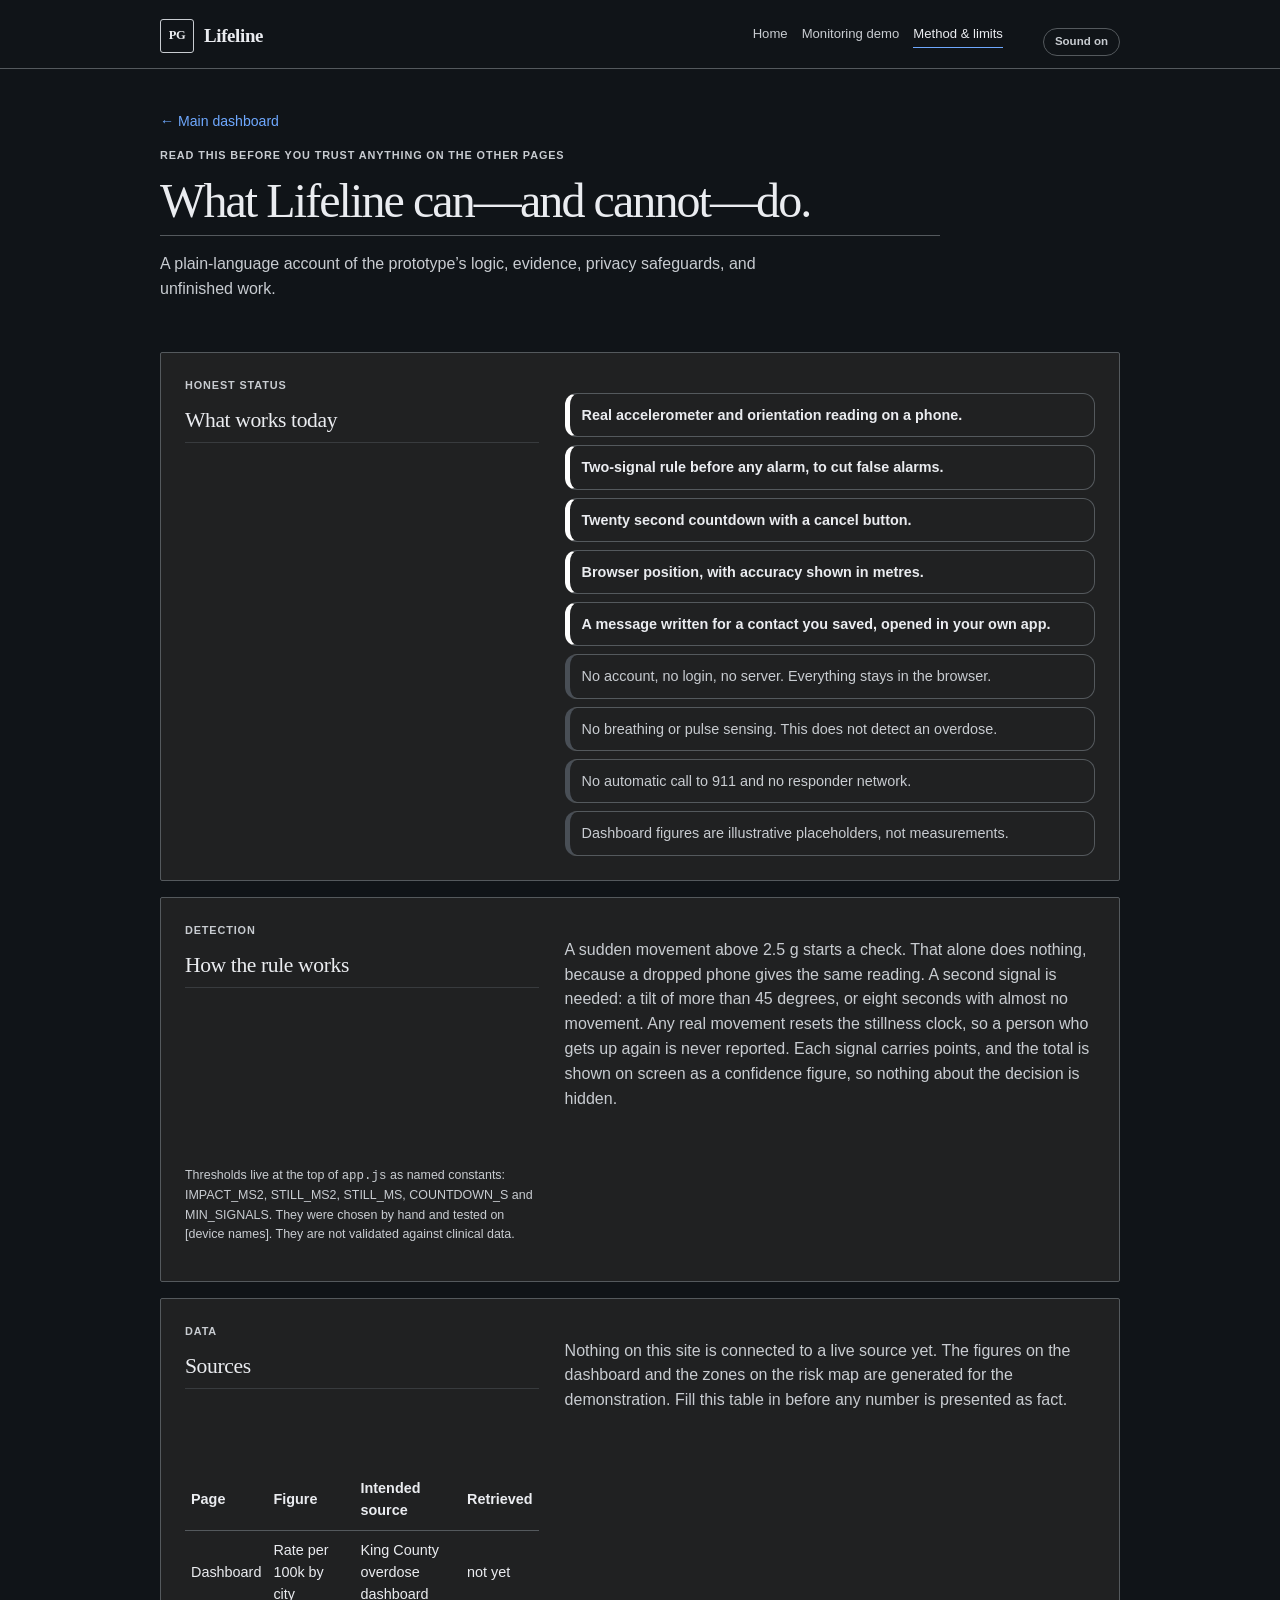
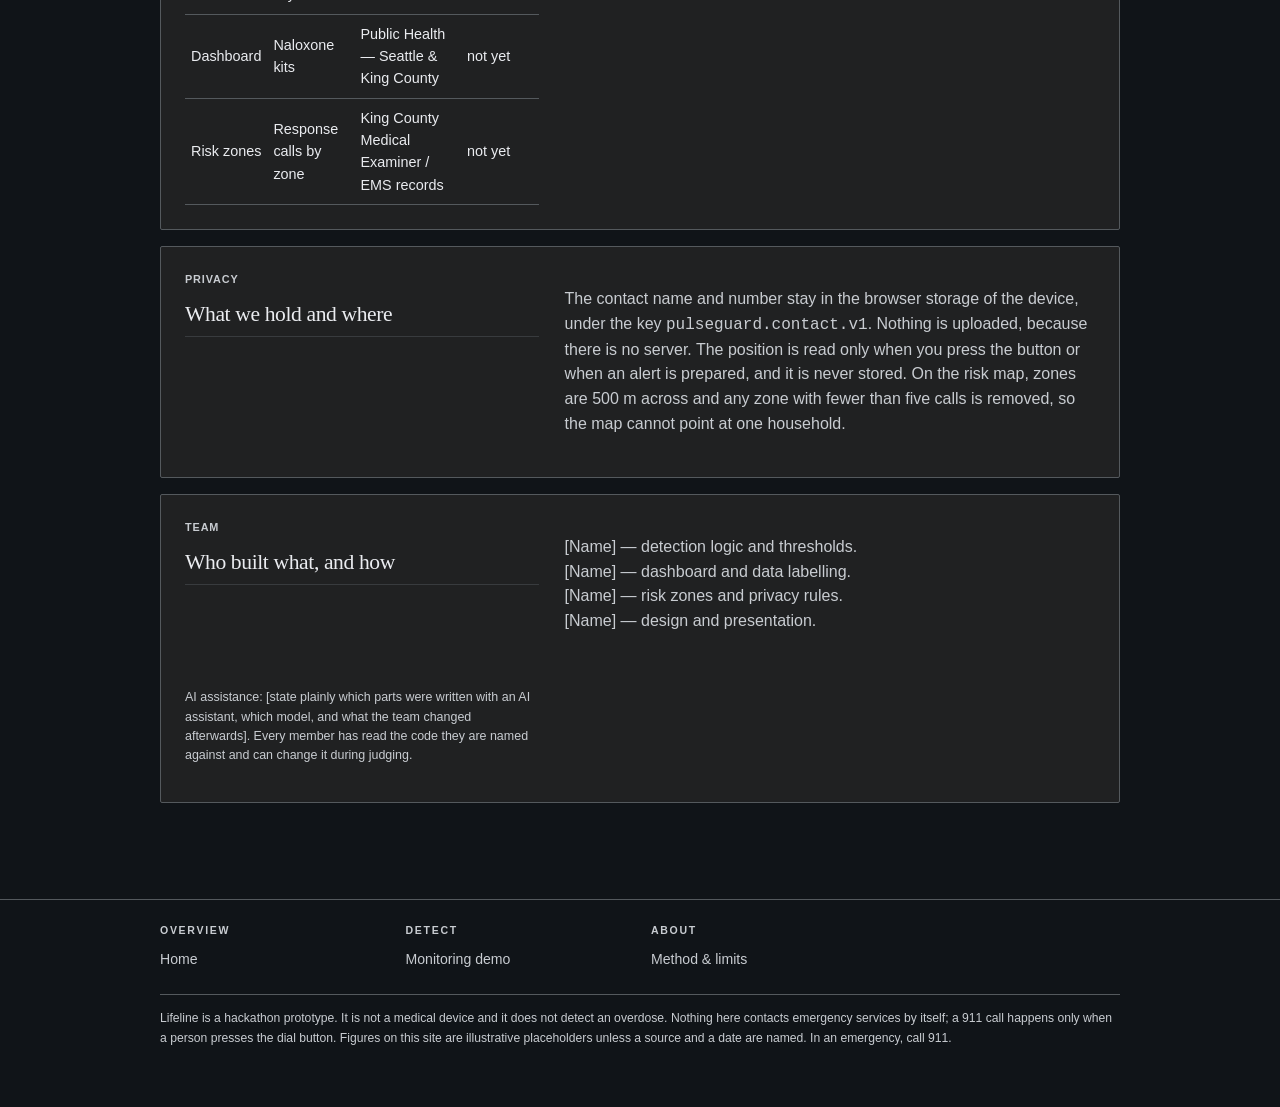
==== about.html @ d2f91e03 "Build Lifeline public safety prototype" ====
<!doctype html>
<html lang="en">
<head>
  <meta charset="utf-8">
  <meta name="viewport" content="width=device-width,initial-scale=1">
  <title>Lifeline | Method, sources and limits</title>
  <meta name="description" content="Read how the Lifeline collapse-warning prototype works, what data it uses, what stays private, and what the project cannot yet do.">
  <meta name="robots" content="index,follow">
  <meta name="theme-color" content="#101112">
  <meta property="og:type" content="article">
  <meta property="og:site_name" content="Lifeline">
  <meta property="og:title" content="Lifeline method, sources and limits">
  <meta property="og:description" content="A plain-language account of the prototype's logic, evidence, privacy safeguards, and limitations.">
  <link rel="stylesheet" href="site.css">
</head>
<body data-page="about">
  <main class="shell">


    <section class="page-hero">
      <a class="back-home" href="index.html">← Main dashboard</a>
      <p class="eyebrow">Read this before you trust anything on the other pages</p>
      <h1>What Lifeline can—and cannot—do.</h1>
      <p class="lede">A plain-language account of the prototype’s logic, evidence, privacy safeguards, and unfinished work.</p>
    </section>

    <section class="card info">
      <div><p class="eyebrow">Honest status</p><h2>What works today</h2></div>
      <ul class="signal-list">
        <li class="signal on">Real accelerometer and orientation reading on a phone.</li>
        <li class="signal on">Two-signal rule before any alarm, to cut false alarms.</li>
        <li class="signal on">Twenty second countdown with a cancel button.</li>
        <li class="signal on">Browser position, with accuracy shown in metres.</li>
        <li class="signal on">A message written for a contact you saved, opened in your own app.</li>
        <li class="signal">No account, no login, no server. Everything stays in the browser.</li>
        <li class="signal">No breathing or pulse sensing. This does not detect an overdose.</li>
        <li class="signal">No automatic call to 911 and no responder network.</li>
        <li class="signal">Dashboard figures are illustrative placeholders, not measurements.</li>
      </ul>
    </section>

    <section class="card info">
      <div><p class="eyebrow">Detection</p><h2>How the rule works</h2></div>
      <p class="muted">
        A sudden movement above 2.5 g starts a check. That alone does nothing, because a dropped
        phone gives the same reading. A second signal is needed: a tilt of more than 45 degrees, or
        eight seconds with almost no movement. Any real movement resets the stillness clock, so a
        person who gets up again is never reported. Each signal carries points, and the total is
        shown on screen as a confidence figure, so nothing about the decision is hidden.
      </p>
      <p class="microcopy">
        Thresholds live at the top of <code>app.js</code> as named constants: IMPACT_MS2, STILL_MS2,
        STILL_MS, COUNTDOWN_S and MIN_SIGNALS. They were chosen by hand and tested on
        [device names]. They are not validated against clinical data.
      </p>
    </section>

    <section class="card info">
      <div><p class="eyebrow">Data</p><h2>Sources</h2></div>
      <p class="muted">
        Nothing on this site is connected to a live source yet. The figures on the dashboard and the
        zones on the risk map are generated for the demonstration. Fill this table in before any
        number is presented as fact.
      </p>
      <table >
        <thead><tr><th>Page</th><th>Figure</th><th>Intended source</th><th>Retrieved</th></tr></thead>
        <tbody>
          <tr><td>Dashboard</td><td>Rate per 100k by city</td><td>King County overdose dashboard</td><td>not yet</td></tr>
          <tr><td>Dashboard</td><td>Naloxone kits</td><td>Public Health — Seattle &amp; King County</td><td>not yet</td></tr>
          <tr><td>Risk zones</td><td>Response calls by zone</td><td>King County Medical Examiner / EMS records</td><td>not yet</td></tr>
        </tbody>
      </table>
    </section>

    <section class="card info">
      <div><p class="eyebrow">Privacy</p><h2>What we hold and where</h2></div>
      <p class="muted">
        The contact name and number stay in the browser storage of the device, under the key
        <code>pulseguard.contact.v1</code>. Nothing is uploaded, because there is no server. The
        position is read only when you press the button or when an alert is prepared, and it is never
        stored. On the risk map, zones are 500 m across and any zone with fewer than five calls is
        removed, so the map cannot point at one household.
      </p>
    </section>

    <section class="card info">
      <div><p class="eyebrow">Team</p><h2>Who built what, and how</h2></div>
      <p class="muted">
        [Name] — detection logic and thresholds.<br>
        [Name] — dashboard and data labelling.<br>
        [Name] — risk zones and privacy rules.<br>
        [Name] — design and presentation.
      </p>
      <p class="microcopy">
        AI assistance: [state plainly which parts were written with an AI assistant, which model, and
        what the team changed afterwards]. Every member has read the code they are named against and
        can change it during judging.
      </p>
    </section>

  </main>
<script src="nav.js"></script>
<script src="sound.js"></script>
</body>
</html>
---- site.css ----
/* PulseGuard — one design system for the whole site.
 *
 * Before this file the dashboard was dark navy and the detection page was
 * light green, so the two looked like different products. Everything now
 * uses the dark theme of the dashboard, and every page loads this file
 * first. styles.css still holds the dashboard-only pieces.
 */

:root {
    --bg: #000000;
    --bg-alt: #0a0a0a;
    --card: #0d0d0d;
    --line: rgba(255, 255, 255, 0.18);
    --text: #ffffff;
    --muted: #9a9a9a;
    /* Black and white. What used to be red, amber, blue and green is now
       a step on one grey ramp, so state is carried by weight, position
       and inversion instead of hue. */
    --red: #ffffff;
    --amber: #bdbdbd;
    --blue: #ffffff;
    --green: #7d7d7d;
    --shadow: 0 15px 40px rgba(0, 0, 0, 0.6);
    /* The one exception. It marks a life-safety action and nothing else.
       Set it to #ffffff if you want no colour at all. */
    --emergency: #ff3b30;
}

* {
    box-sizing: border-box;
}

body {
    margin: 0;
    font-family: "Inter", system-ui, Arial, sans-serif;
    font-size: 16px;
    line-height: 1.55;
    background:
        radial-gradient(circle at top left, rgba(255, 255, 255, 0.06), transparent 24%),
        linear-gradient(180deg, #000000 0%, #0a0a0a 55%, #000000 100%);
    background-attachment: fixed;
    color: var(--text);
}

a {
    color: var(--blue);
}

.container {
    width: min(1180px, calc(100% - 32px));
    margin: 0 auto;
}

/* ---------- the one navigation ---------- */
/* nav.js writes this on every page, so a link is added in one place and
   appears everywhere. */

.site-nav {
    position: sticky;
    top: 0;
    z-index: 30;
    background: rgba(0, 0, 0, 0.85);
    backdrop-filter: blur(14px);
    border-bottom: 1px solid var(--line);
}

.site-nav .inner {
    width: min(1180px, calc(100% - 32px));
    margin: 0 auto;
    display: flex;
    align-items: center;
    gap: 22px;
    padding: 12px 0;
    flex-wrap: wrap;
}

.site-nav .brand {
    display: flex;
    align-items: center;
    gap: 10px;
    color: var(--text);
    text-decoration: none;
    font-weight: 800;
    letter-spacing: -0.01em;
}

.site-nav .brand-mark {
    width: 32px;
    height: 32px;
    border-radius: 9px;
    display: grid;
    place-items: center;
    background: #ffffff;
    color: #000000;
    font-size: 0.78rem;
    font-weight: 800;
}

.site-nav .groups {
    display: flex;
    gap: 20px;
    flex-wrap: wrap;
    margin-left: auto;
}

.site-nav .group {
    display: grid;
    gap: 2px;
}

.site-nav .group-name {
    font-size: 0.62rem;
    letter-spacing: 0.16em;
    text-transform: uppercase;
    color: var(--muted);
    opacity: 0.75;
    /* The category name above its links. This is what turns six loose
       pages into a site with a shape. */
}

.site-nav .group-links {
    display: flex;
    gap: 14px;
}

.site-nav a.link {
    color: var(--muted);
    text-decoration: none;
    font-size: 0.88rem;
    white-space: nowrap;
    padding-bottom: 2px;
    border-bottom: 2px solid transparent;
}

.site-nav a.link:hover {
    color: var(--text);
}

.site-nav a.link.active {
    color: var(--text);
    border-bottom-color: var(--blue);
    /* Where am I. Without it, six similar pages feel like one page that
       will not load. */
}

.mute {
    margin-left: 12px;
    padding: 4px 11px;
    font-size: 0.72rem;
    border-radius: 999px;
    background: transparent;
    color: var(--muted);
    border: 1px solid var(--line);
    cursor: pointer;
}

/* ---------- shared page parts ---------- */

.shell {
    width: min(1180px, calc(100% - 32px));
    margin: 0 auto;
    padding-bottom: 40px;
}

.page-hero {
    padding: 54px 0 26px;
    max-width: 760px;
}

.back-home {
    display: inline-flex;
    align-items: center;
    margin: 0 0 14px;
    color: var(--muted);
    text-decoration: none;
    font-size: 0.88rem;
    font-weight: 600;
}

.back-home:hover {
    color: var(--text);
}

.page-hero h1 {
    font-size: clamp(2rem, 5vw, 3.4rem);
    line-height: 1.04;
    letter-spacing: -0.04em;
    margin: 0 0 16px;
}

.eyebrow {
    font-size: 0.72rem;
    letter-spacing: 0.14em;
    text-transform: uppercase;
    font-weight: 800;
    color: var(--blue);
    margin: 0 0 10px;
}

.lede {
    font-size: 1.06rem;
    color: var(--muted);
}

.muted, .microcopy, small {
    color: var(--muted);
}

.microcopy {
    font-size: 0.78rem;
}

.disclaimer {
    margin-top: 16px;
    padding: 13px 15px;
    border-left: 3px solid #ffffff;
    border-radius: 0 12px 12px 0;
    background: rgba(255, 255, 255, 0.07);
    font-size: 0.9rem;
    /* The honest line about what the prototype is not. It lives on the
       page, not only in the pitch. */
}

.card {
    background: var(--card);
    border: 1px solid var(--line);
    border-radius: 20px;
    padding: 24px;
    box-shadow: var(--shadow);
}

.card h2 {
    margin: 0 0 12px;
    font-size: 1.35rem;
}

.card-head {
    display: flex;
    align-items: center;
    justify-content: space-between;
}

.grid {
    display: grid;
    grid-template-columns: 1.25fr 1fr;
    gap: 18px;
}

.info {
    margin-top: 18px;
    display: grid;
    grid-template-columns: 0.8fr 1.2fr;
    gap: 26px;
}

.steps {
    display: flex;
    gap: 18px;
}

.steps > div {
    flex: 1;
}

.steps b {
    color: var(--blue);
    font-size: 0.78rem;
}

.steps p {
    font-size: 0.86rem;
    color: var(--muted);
}

.steps strong {
    color: var(--text);
}

.metrics {
    display: flex;
    gap: 12px;
    margin: 18px 0 20px;
}

.metrics div {
    flex: 1;
    border-top: 1px solid var(--line);
    padding-top: 10px;
}

.metrics span, .metrics strong {
    display: block;
    font-size: 0.74rem;
}

.metrics span {
    color: var(--muted);
}

/* ---------- controls ---------- */

label {
    display: block;
    font-size: 0.8rem;
    font-weight: 700;
    margin: 16px 0 6px;
}

input, select, textarea {
    width: 100%;
    padding: 11px;
    border: 1px solid var(--line);
    border-radius: 10px;
    background: rgba(7, 19, 28, 0.6);
    color: var(--text);
    font: inherit;
}

.button, button {
    border: 0;
    border-radius: 10px;
    padding: 11px 16px;
    font: inherit;
    font-weight: 700;
    cursor: pointer;
    margin-top: 12px;
    display: inline-block;
    text-decoration: none;
    text-align: center;
    background: rgba(148, 163, 184, 0.16);
    color: var(--text);
}

.button.primary, button.primary {
    background: #ffffff;
    color: #000000;
}

.button.danger, button.danger {
    background: var(--emergency);
    color: #ffffff;
}

.button:focus-visible, button:focus-visible, a:focus-visible {
    outline: 3px solid var(--blue);
    outline-offset: 2px;
    /* Keyboard users must see where they are. */
}

.switch input {
    display: none;
}

.switch span {
    display: block;
    width: 48px;
    height: 27px;
    border-radius: 20px;
    background: rgba(148, 163, 184, 0.35);
    padding: 3px;
}

.switch span:after {
    content: "";
    display: block;
    width: 21px;
    height: 21px;
    border-radius: 50%;
    background: #fff;
    transition: 0.2s;
}

.switch input:checked + span {
    background: var(--green);
}

.switch input:checked + span:after {
    transform: translateX(21px);
}

/* ---------- detection page pieces ---------- */

.mode-banner {
    margin: 18px 0;
    padding: 10px 14px;
    border-radius: 12px;
    border: 1px solid var(--line);
    font-size: 0.9rem;
    color: var(--muted);
}

.mode-banner.bad {
    border-color: #ffffff;
    background: #ffffff;
    color: #000000;
    font-weight: 700;
    /* Simulation mode must be unmistakable from the back of a room. */
}

.monitor-state {
    display: flex;
    align-items: center;
    gap: 12px;
    background: rgba(255, 255, 255, 0.06);
    padding: 16px;
    border-radius: 14px;
    margin: 20px 0;
}

.monitor-state.off {
    background: rgba(148, 163, 184, 0.1);
}

.monitor-state small {
    display: block;
    color: var(--muted);
}

.pulse {
    width: 12px;
    height: 12px;
    border-radius: 50%;
    background: #ffffff;
    box-shadow: 0 0 0 7px rgba(255, 255, 255, 0.1);
}

.monitor-state.off .pulse {
    background: #8899a6;
    box-shadow: none;
}

.signal-list {
    list-style: none;
    margin: 16px 0 0;
    padding: 0;
    display: grid;
    gap: 8px;
}

.signal {
    padding: 10px 12px;
    border-radius: 12px;
    border: 1px solid var(--line);
    border-left: 5px solid rgba(148, 163, 184, 0.35);
    font-size: 0.9rem;
    color: var(--muted);
}

.signal.on {
    border-left-color: #ffffff;
    color: var(--text);
    font-weight: 600;
}

.confidence-row {
    display: flex;
    justify-content: space-between;
    align-items: baseline;
    margin-top: 16px;
    padding-top: 12px;
    border-top: 1px solid var(--line);
}

.confidence-row strong {
    font-size: 1.7rem;
}

.prepared-text {
    margin: 12px 0;
    padding: 12px;
    border-radius: 12px;
    background: rgba(148, 163, 184, 0.12);
    font-size: 0.86rem;
    text-align: left;
}

body[data-page="detect"] .alert-panel {
    display: none;
    position: fixed;
    inset: 0;
    background: rgba(7, 19, 28, 0.85);
    place-items: center;
    padding: 20px;
    z-index: 60;
}

body[data-page="detect"] .alert-panel.open {
    display: grid;
}

body[data-page="detect"] .alert-box {
    max-width: 440px;
    text-align: center;
    background: var(--card);
    border: 1px solid var(--line);
    border-radius: 22px;
    padding: 30px;
}

body[data-page="detect"] .alert-icon {
    margin: 0 auto 14px;
    width: 48px;
    height: 48px;
    display: grid;
    place-items: center;
    border-radius: 50%;
    background: #ffffff;
    color: #000000;
    font-size: 1.8rem;
    font-weight: 800;
}

body[data-page="detect"] .countdown {
    background: rgba(255, 255, 255, 0.08);
    border-radius: 10px;
    padding: 12px;
    margin: 18px 0;
}

body[data-page="detect"] .alert-box .button {
    width: 100%;
    display: block;
}

/* ---------- tables ---------- */

table {
    width: 100%;
    border-collapse: collapse;
    margin-top: 14px;
    font-size: 0.9rem;
}

th, td {
    text-align: left;
    padding: 8px 6px;
    border-bottom: 1px solid var(--line);
    font-variant-numeric: tabular-nums;
}

tbody tr {
    cursor: pointer;
}

/* ---------- the category grid on the home page ---------- */

.cat-grid {
    display: grid;
    grid-template-columns: repeat(auto-fit, minmax(250px, 1fr));
    gap: 16px;
    margin-top: 18px;
}

.cat-card {
    display: block;
    background: var(--card);
    border: 1px solid var(--line);
    border-radius: 18px;
    padding: 20px;
    text-decoration: none;
    color: var(--text);
}

.cat-card:hover {
    border-color: var(--blue);
}

.cat-card h3 {
    margin: 6px 0 8px;
    font-size: 1.1rem;
}

.cat-card p {
    margin: 0;
    color: var(--muted);
    font-size: 0.88rem;
}

.tag {
    display: inline-block;
    padding: 2px 9px;
    border-radius: 999px;
    font-size: 0.66rem;
    letter-spacing: 0.1em;
    text-transform: uppercase;
    font-weight: 800;
}

.tag.core {
    background: rgba(255, 255, 255, 0.14);
    color: #ffffff;
}

.tag.context {
    background: rgba(255, 255, 255, 0.08);
    color: #d0d0d0;
}

.tag.trial {
    background: transparent;
    border: 1px solid rgba(255, 255, 255, 0.35);
    color: #bdbdbd;
    /* Supporting experiments are labelled, not hidden. A judge should
       never wonder which pages are the pitch. */
}

/* ---------- map and tool pages ---------- */

#map {
    height: 440px;
    border-radius: 16px;
    border: 1px solid var(--line);
    margin-top: 16px;
}

body.tool .split {
    display: grid;
    grid-template-columns: 350px 1fr;
    gap: 18px;
    align-items: start;
    margin-top: 18px;
}

body.tool .panel {
    background: var(--card);
    border: 1px solid var(--line);
    border-radius: 18px;
    padding: 20px;
}

body.tool ul.rows {
    list-style: none;
    margin: 14px 0 0;
    padding: 0;
}

body.tool ul.rows li {
    background: var(--card);
    border: 1px solid var(--line);
    border-left: 5px solid rgba(148, 163, 184, 0.4);
    border-radius: 14px;
    padding: 11px 13px;
    margin-bottom: 9px;
    cursor: pointer;
}

/* Three steps of grey, dark to white, so a row still reads at a glance:
   quiet is dark, urgent is white. */
body.tool li.open, body.tool li.arrived { border-left-color: #4a4a4a; }
body.tool li.limited, body.tool li.two { border-left-color: #9a9a9a; }
body.tool li.full, body.tool li.many, body.tool li.help { border-left-color: #ffffff; }

.meta {
    color: var(--muted);
    font-size: 0.82rem;
}

.count {
    display: inline-block;
    min-width: 24px;
    text-align: center;
    background: #ffffff;
    color: #000000;
    border-radius: 6px;
    padding: 0 6px;
    font-variant-numeric: tabular-nums;
}

.note, .state {
    margin-top: 12px;
    padding: 11px 13px;
    border-left: 4px solid #6f6f6f;
    border-radius: 0 10px 10px 0;
    background: rgba(255, 255, 255, 0.05);
    font-size: 0.88rem;
}

.note.bad, .state.late {
    border-left-color: #ffffff;
    background: #ffffff;
    color: #000000;
    font-weight: 700;
}

.note.bad a, .state.late a {
    color: #000000;
}

/* ---------- footer ---------- */

.site-footer {
    border-top: 1px solid var(--line);
    margin-top: 40px;
    padding: 28px 0 60px;
}

.site-footer .inner {
    width: min(1180px, calc(100% - 32px));
    margin: 0 auto;
    display: grid;
    grid-template-columns: repeat(auto-fit, minmax(190px, 1fr));
    gap: 22px;
}

.site-footer h4 {
    margin: 0 0 8px;
    font-size: 0.66rem;
    letter-spacing: 0.16em;
    text-transform: uppercase;
    color: var(--muted);
}

.site-footer a {
    display: block;
    color: var(--muted);
    text-decoration: none;
    font-size: 0.88rem;
    padding: 2px 0;
}

.site-footer a:hover {
    color: var(--text);
}

.site-footer .fine {
    grid-column: 1 / -1;
    color: var(--muted);
    font-size: 0.76rem;
    border-top: 1px solid var(--line);
    padding-top: 14px;
}

/* ---------- narrow screens ---------- */

@media (max-width: 860px) {
    .grid, .info, body.tool .split {
        grid-template-columns: 1fr;
    }

    .steps {
        display: block;
    }

    .steps > div {
        margin: 14px 0;
    }

    .site-nav .groups {
        margin-left: 0;
        width: 100%;
        gap: 16px;
    }

    #map {
        height: 320px;
    }
}

@media (prefers-reduced-motion: reduce) {
    * {
        transition: none !important;
        animation: none !important;
    }
}

.button.warn, button.warn {
    background: var(--emergency);
    color: #ffffff;
    /* The tool pages call the danger button "warn". Same meaning, so it
       gets the same look rather than a second rule to remember. */
}

/* The dashboard uses its own button classes; they are links now, so they
   must not carry a link underline. */
.primary-btn, .secondary-btn {
    text-decoration: none;
    display: inline-flex;
    align-items: center;
    justify-content: center;
}

/* The one coloured element in the site. A 911 action must not look like
   every other white button on the page. Change --emergency to #ffffff
   for pure black and white. */
.emergency-btn, .primary-btn.emergency-btn {
    /* Two selectors, because styles.css loads later and its plain
       .primary-btn rule would otherwise win on order. */
    background: var(--emergency);
    color: #ffffff;
    border: 0;
}

/* Editorial dark mode: the calm, readable character of a public reference work. */
:root {
    --bg: #101112;
    --bg-alt: #161819;
    --card: #191b1d;
    --line: #3a3d40;
    --text: #eaecf0;
    --muted: #b4b8bd;
    --blue: #79b8ff;
}

body {
    font-family: -apple-system, BlinkMacSystemFont, "Segoe UI", sans-serif;
    background: radial-gradient(circle at top left, rgba(121,184,255,.045), transparent 26%),
                linear-gradient(180deg, #101112 0%, #151718 55%, #101112 100%);
}

h1, h2, h3, .site-nav .brand {
    font-family: Georgia, "Times New Roman", serif;
    font-weight: 500;
    letter-spacing: -.018em;
}

p, li { max-width: 72ch; }
a { text-underline-offset: .16em; }
.site-nav { background: rgba(16,17,18,.94); }
.site-nav .brand { font-weight: 600; }
.site-nav .brand-mark { border-radius: 3px; background: transparent; color: var(--text); border: 1px solid var(--muted); }
.card, .cat-card, body.tool .panel, body.tool ul.rows li { border-radius: 4px; box-shadow: 0 8px 24px rgba(0,0,0,.22); }

.skip-link { position: fixed; left: 1rem; top: -5rem; z-index: 100; padding: .7rem 1rem; background: var(--text); color: var(--bg); }
.skip-link:focus { top: 1rem; }

/* Knowledge-page layout inspired by Wikimedia's dark reading experience. */
:root {
    --bg: #101418;
    --bg-alt: #101418;
    --card: #202122;
    --line: #54595d;
    --text: #eaecf0;
    --muted: #c8ccd1;
    --blue: #6ea8fe;
}

body { background: var(--bg); background-attachment: initial; }
.container, .shell, .site-nav .inner, .site-footer .inner { width: min(960px, calc(100% - 40px)); }
.site-nav { position: relative; background: #101418; backdrop-filter: none; }
.site-nav .inner { padding: 16px 0 12px; gap: 28px; }
.site-nav .groups { gap: 14px; }
.site-nav .group-name { display: none; }
.site-nav a.link { font-size: .82rem; border-bottom-width: 1px; }
.site-nav .brand { font-size: 1.18rem; }
.site-nav .brand-mark { width: 34px; height: 34px; font-family: Georgia, serif; }

.page-hero { padding: 40px 0 16px; max-width: 780px; }
.page-hero h1, .hero-copy h1 {
    padding-bottom: 8px;
    border-bottom: 1px solid var(--line);
    font-size: clamp(2rem, 4vw, 3rem);
    line-height: 1.12;
}
.lede { color: var(--muted); font-size: 1rem; }
.eyebrow { color: var(--muted); letter-spacing: .08em; font-size: .68rem; }
.back-home { color: var(--blue); font-weight: 400; }

.card, body.tool .panel, body.tool ul.rows li, .cat-card {
    background: #202122;
    border-color: var(--line);
    border-radius: 2px;
    box-shadow: none;
}
.card + .card { margin-top: 16px; }
.card h2 { padding-bottom: 5px; border-bottom: 1px solid #383b3e; }
.button, button, input, select, textarea { border-radius: 2px; }
.button.primary, button.primary { background: #3366cc; color: white; }
.disclaimer, .note, .state { background: #27292d; border-radius: 0; }
.site-footer { margin-top: 56px; padding-top: 22px; }
.site-footer .fine { line-height: 1.6; }

@media (max-width: 860px) {
    .site-nav .groups { overflow-x: auto; flex-wrap: nowrap; width: 100%; padding-bottom: 4px; }
    .site-nav .inner { display: grid; }
    .mute { margin: 0; justify-self: start; }
}
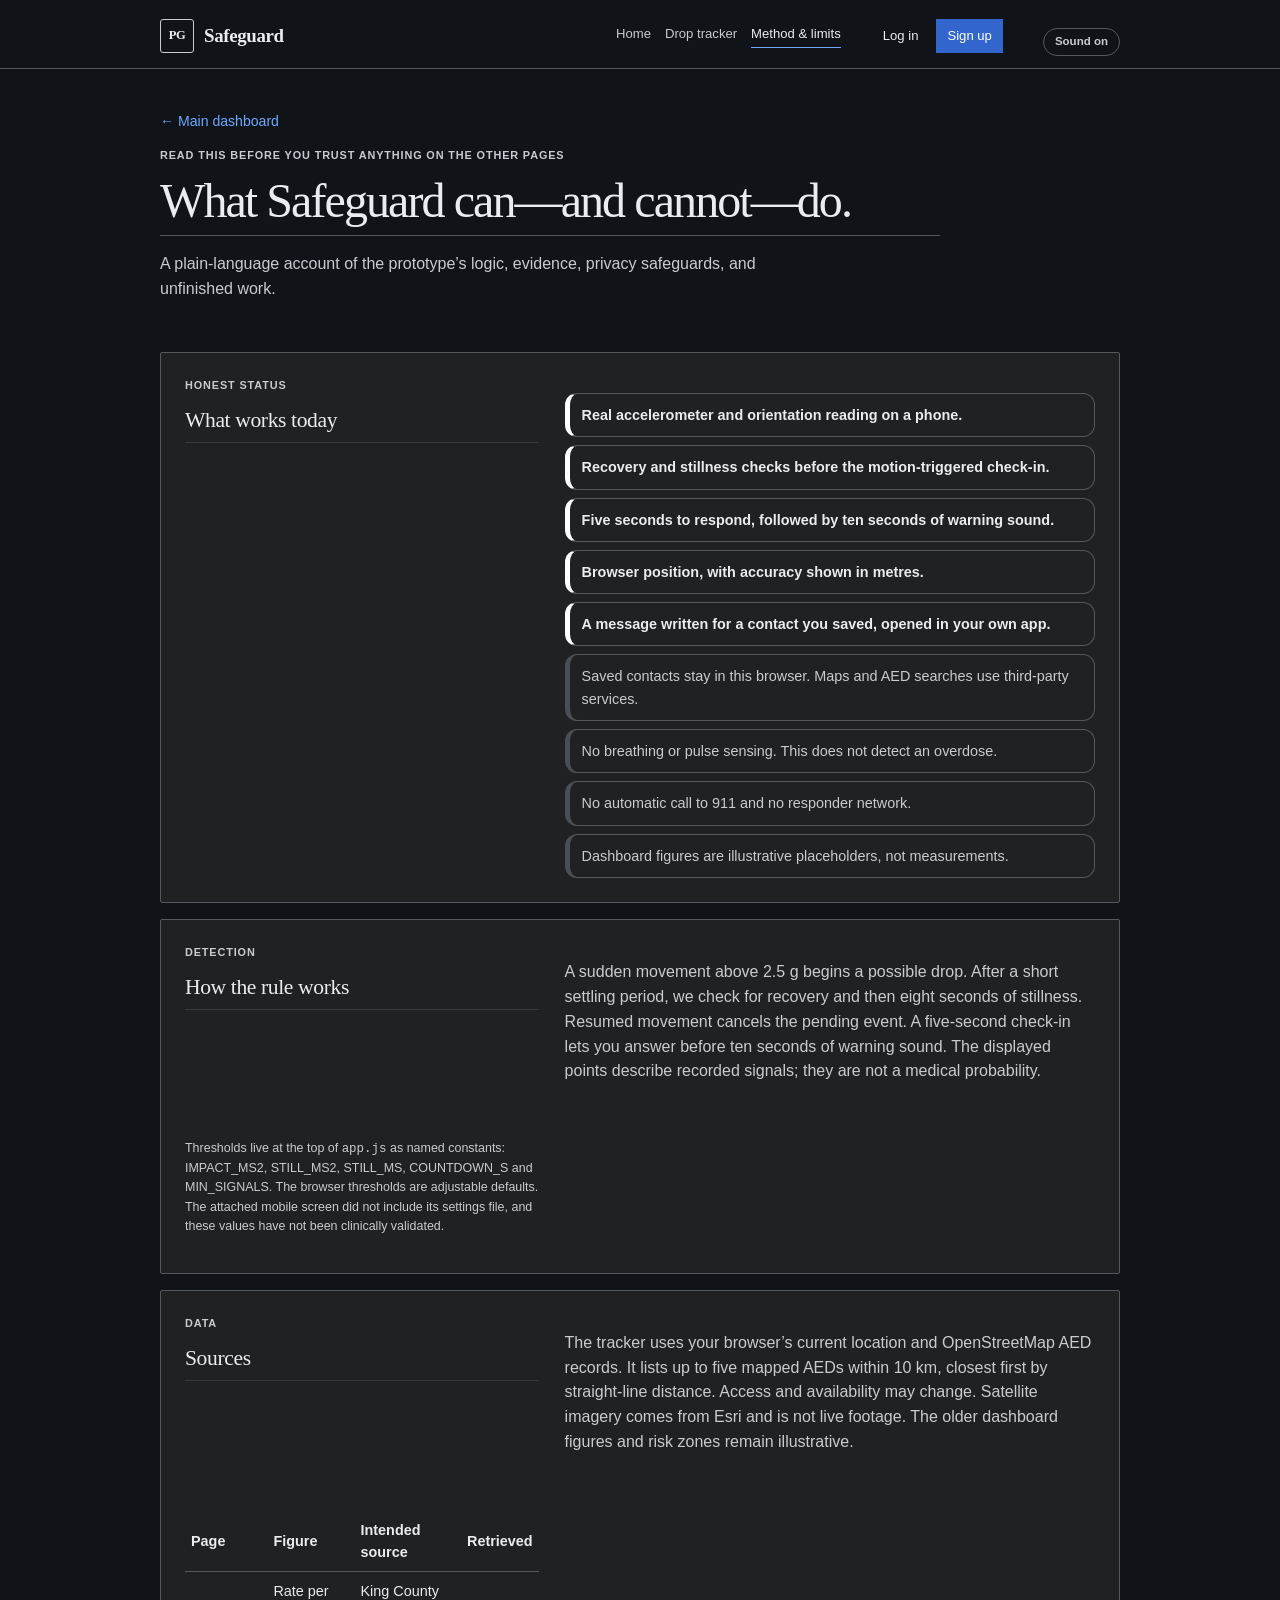
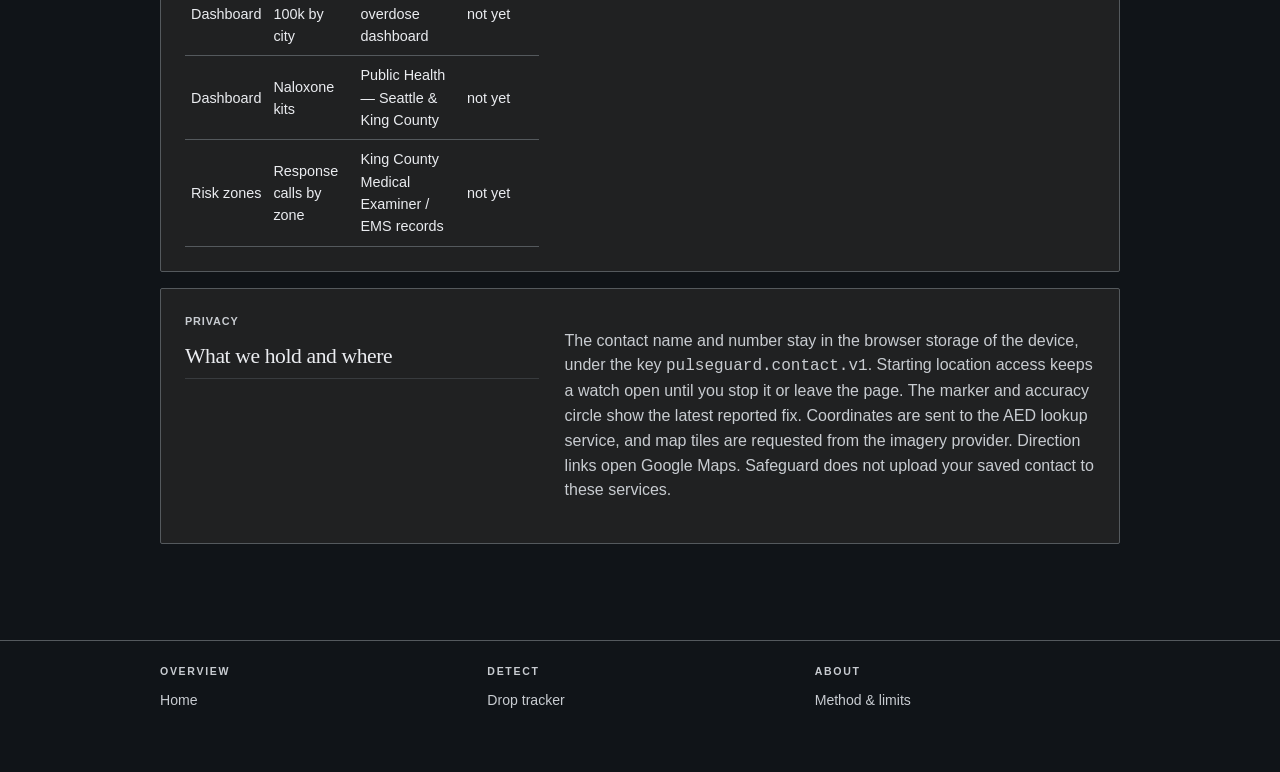
==== commit 1e05b4d0: "Update Safeguard tracker, live AED lookup, audio and code guides" ====
--- a/about.html
+++ b/about.html
@@ -1,105 +1,120 @@
+<!-- Explain: Use the HTML document parsing mode. Create the html structure. Create the head structure. -->
 <!doctype html>
 <html lang="en">
 <head>
+  <!-- Explain: Declare page metadata charset="utf-8". Declare page metadata name="viewport" content="width=device-width,initial-scale=1". Create the title structure. -->
   <meta charset="utf-8">
   <meta name="viewport" content="width=device-width,initial-scale=1">
-  <title>Lifeline | Method, sources and limits</title>
-  <meta name="description" content="Read how the Lifeline collapse-warning prototype works, what data it uses, what stays private, and what the project cannot yet do.">
+  <title>Safeguard | Method, sources and limits</title>
+  <!-- Explain: Declare page metadata name="description" content="Read how the Safeguard collapse-warning. Declare page metadata name="robots" content="index,follow". Declare page metadata name="theme-color" content="#101112". -->
+  <meta name="description" content="Read how the Safeguard collapse-warning prototype works, what data it uses, what stays private, and what the project cannot yet do.">
   <meta name="robots" content="index,follow">
   <meta name="theme-color" content="#101112">
+  <!-- Explain: Declare page metadata property="og:type" content="article". Declare page metadata property="og:site_name" content="Safeguard". Declare page metadata property="og:title" content="Safeguard method, sources and limits". -->
   <meta property="og:type" content="article">
-  <meta property="og:site_name" content="Lifeline">
-  <meta property="og:title" content="Lifeline method, sources and limits">
+  <meta property="og:site_name" content="Safeguard">
+  <meta property="og:title" content="Safeguard method, sources and limits">
+  <!-- Explain: Declare page metadata property="og:description" content="A plain-language account of the . Load stylesheet site.css. Close head to finish the current structure. -->
   <meta property="og:description" content="A plain-language account of the prototype's logic, evidence, privacy safeguards, and limitations.">
   <link rel="stylesheet" href="site.css">
 </head>
+<!-- Explain: Create the body structure. Create the main structure. Create the section structure. -->
 <body data-page="about">
   <main class="shell">
 
 
     <section class="page-hero">
+      <!-- Explain: Add a for ← Main dashboard. Add p for Read this before you trust anything on the other pages. Add h1 for What Safeguard can—and cannot—do. -->
       <a class="back-home" href="index.html">← Main dashboard</a>
       <p class="eyebrow">Read this before you trust anything on the other pages</p>
-      <h1>What Lifeline can—and cannot—do.</h1>
+      <h1>What Safeguard can—and cannot—do.</h1>
+      <!-- Explain: Add p for A plain-language account of the prototype’s logic, evidence, p. Close section to finish the current structure. Create the section structure. -->
       <p class="lede">A plain-language account of the prototype’s logic, evidence, privacy safeguards, and unfinished work.</p>
     </section>
 
     <section class="card info">
+      <!-- Explain: Create the div structure; Add p for Honest status What works today; Add h2 for Honest status What works today. Create the ul structure. Add li for Real accelerometer and orientation reading on a phone. -->
       <div><p class="eyebrow">Honest status</p><h2>What works today</h2></div>
       <ul class="signal-list">
         <li class="signal on">Real accelerometer and orientation reading on a phone.</li>
-        <li class="signal on">Two-signal rule before any alarm, to cut false alarms.</li>
-        <li class="signal on">Twenty second countdown with a cancel button.</li>
+        <!-- Explain: Add li for Recovery and stillness checks before the motion-triggered chec. Add li for Five seconds to respond, followed by ten seconds of warning so. Add li for Browser position, with accuracy shown in metres. -->
+        <li class="signal on">Recovery and stillness checks before the motion-triggered check-in.</li>
+        <li class="signal on">Five seconds to respond, followed by ten seconds of warning sound.</li>
         <li class="signal on">Browser position, with accuracy shown in metres.</li>
+        <!-- Explain: Add li for A message written for a contact you saved, opened in your own . Add li for Saved contacts stay in this browser. Maps and AED searches use. Add li for No breathing or pulse sensing. This does not detect an overdose. -->
         <li class="signal on">A message written for a contact you saved, opened in your own app.</li>
-        <li class="signal">No account, no login, no server. Everything stays in the browser.</li>
+        <li class="signal">Saved contacts stay in this browser. Maps and AED searches use third-party services.</li>
         <li class="signal">No breathing or pulse sensing. This does not detect an overdose.</li>
+        <!-- Explain: Add li for No automatic call to 911 and no responder network. Add li for Dashboard figures are illustrative placeholders, not measureme. Close ul to finish the current structure. -->
         <li class="signal">No automatic call to 911 and no responder network.</li>
         <li class="signal">Dashboard figures are illustrative placeholders, not measurements.</li>
       </ul>
+    <!-- Explain: Close section to finish the current structure. Create the section structure. Create the div structure; Add p for Detection How the rule works; Add h2 for Detection How the rule works. -->
     </section>
 
     <section class="card info">
       <div><p class="eyebrow">Detection</p><h2>How the rule works</h2></div>
+      <!-- Explain: Add p for . Display the continuation text A sudden movement above 2.5 g begins a possible drop. After a short settling period,. Display the continuation text we check for recovery and then eight seconds of stillness. Resumed movement cancel. -->
       <p class="muted">
-        A sudden movement above 2.5 g starts a check. That alone does nothing, because a dropped
-        phone gives the same reading. A second signal is needed: a tilt of more than 45 degrees, or
-        eight seconds with almost no movement. Any real movement resets the stillness clock, so a
-        person who gets up again is never reported. Each signal carries points, and the total is
-        shown on screen as a confidence figure, so nothing about the decision is hidden.
+        A sudden movement above 2.5 g begins a possible drop. After a short settling period,
+        we check for recovery and then eight seconds of stillness. Resumed movement cancels the
+        <!-- Explain: Display the continuation text pending event. A five-second check-in lets you answer before ten seconds of warnin. Display the continuation text The displayed points describe recorded signals; they are not a medical probability. Close p to finish the current structure. -->
+        pending event. A five-second check-in lets you answer before ten seconds of warning sound.
+        The displayed points describe recorded signals; they are not a medical probability.
       </p>
+      <!-- Explain: Add p for . Create the code structure. Display the continuation text STILL_MS, COUNTDOWN_S and MIN_SIGNALS. The browser thresholds are adjustable defau. -->
       <p class="microcopy">
         Thresholds live at the top of <code>app.js</code> as named constants: IMPACT_MS2, STILL_MS2,
-        STILL_MS, COUNTDOWN_S and MIN_SIGNALS. They were chosen by hand and tested on
-        [device names]. They are not validated against clinical data.
+        STILL_MS, COUNTDOWN_S and MIN_SIGNALS. The browser thresholds are adjustable defaults. The attached mobile screen did not include
+        <!-- Explain: Display the continuation text its settings file, and these values have not been clinically validated. Close p to finish the current structure. Close section to finish the current structure. -->
+        its settings file, and these values have not been clinically validated.
       </p>
     </section>
 
+    <!-- Explain: Create the section structure. Create the div structure; Add p for Data Sources; Add h2 for Data Sources. Add p for . -->
     <section class="card info">
       <div><p class="eyebrow">Data</p><h2>Sources</h2></div>
       <p class="muted">
-        Nothing on this site is connected to a live source yet. The figures on the dashboard and the
-        zones on the risk map are generated for the demonstration. Fill this table in before any
-        number is presented as fact.
+        <!-- Explain: Display the continuation text The tracker uses your browser’s current location and OpenStreetMap AED records. Display the continuation text It lists up to five mapped AEDs within 10 km, closest first by straight-line dista. Display the continuation text Access and availability may change. Satellite imagery comes from Esri and is not l. -->
+        The tracker uses your browser’s current location and OpenStreetMap AED records.
+        It lists up to five mapped AEDs within 10 km, closest first by straight-line distance.
+        Access and availability may change. Satellite imagery comes from Esri and is not live footage.
+        <!-- Explain: Display the continuation text The older dashboard figures and risk zones remain illustrative. Close p to finish the current structure. Create the table structure. -->
+        The older dashboard figures and risk zones remain illustrative.
       </p>
       <table >
+        <!-- Explain: Create the thead structure; Create the tr structure; Create the th structure. Create the tbody structure. Create the tr structure; Create the td structure; Create the td structure. -->
         <thead><tr><th>Page</th><th>Figure</th><th>Intended source</th><th>Retrieved</th></tr></thead>
         <tbody>
           <tr><td>Dashboard</td><td>Rate per 100k by city</td><td>King County overdose dashboard</td><td>not yet</td></tr>
+          <!-- Explain: Create the tr structure; Create the td structure; Create the td structure. Close tbody to finish the current structure. -->
           <tr><td>Dashboard</td><td>Naloxone kits</td><td>Public Health — Seattle &amp; King County</td><td>not yet</td></tr>
           <tr><td>Risk zones</td><td>Response calls by zone</td><td>King County Medical Examiner / EMS records</td><td>not yet</td></tr>
         </tbody>
+      <!-- Explain: Close table to finish the current structure. Close section to finish the current structure. Create the section structure. -->
       </table>
     </section>
 
     <section class="card info">
+      <!-- Explain: Create the div structure; Add p for Privacy What we hold and where; Add h2 for Privacy What we hold and where. Add p for . Display the continuation text The contact name and number stay in the browser storage of the device, under the key. -->
       <div><p class="eyebrow">Privacy</p><h2>What we hold and where</h2></div>
       <p class="muted">
         The contact name and number stay in the browser storage of the device, under the key
-        <code>pulseguard.contact.v1</code>. Nothing is uploaded, because there is no server. The
-        position is read only when you press the button or when an alert is prepared, and it is never
-        stored. On the risk map, zones are 500 m across and any zone with fewer than five calls is
-        removed, so the map cannot point at one household.
+        <!-- Explain: Create the code structure. Display the continuation text it or leave the page. The marker and accuracy circle show the latest reported fix. Display the continuation text are sent to the AED lookup service, and map tiles are requested from the imagery p. -->
+        <code>pulseguard.contact.v1</code>. Starting location access keeps a watch open until you stop
+        it or leave the page. The marker and accuracy circle show the latest reported fix. Coordinates
+        are sent to the AED lookup service, and map tiles are requested from the imagery provider.
+        <!-- Explain: Display the continuation text Direction links open Google Maps. Safeguard does not upload your saved contact to . Close p to finish the current structure. Close section to finish the current structure. -->
+        Direction links open Google Maps. Safeguard does not upload your saved contact to these services.
       </p>
     </section>
 
-    <section class="card info">
-      <div><p class="eyebrow">Team</p><h2>Who built what, and how</h2></div>
-      <p class="muted">
-        [Name] — detection logic and thresholds.<br>
-        [Name] — dashboard and data labelling.<br>
-        [Name] — risk zones and privacy rules.<br>
-        [Name] — design and presentation.
-      </p>
-      <p class="microcopy">
-        AI assistance: [state plainly which parts were written with an AI assistant, which model, and
-        what the team changed afterwards]. Every member has read the code they are named against and
-        can change it during judging.
-      </p>
-    </section>
 
+
+  <!-- Explain: Close main to finish the current structure. -->
   </main>
 <script src="nav.js"></script>
 <script src="sound.js"></script>
+<!-- Explain: Close body to finish the current structure. Close html to finish the current structure. -->
 </body>
 </html>
--- a/site.css
+++ b/site.css
@@ -6,49 +6,61 @@
  * first. styles.css still holds the dashboard-only pieces.
  */
 
+/* Explain: Style :root. set   bg to #000000. set   bg alt to #0a0a0a. */
 :root {
     --bg: #000000;
     --bg-alt: #0a0a0a;
+    /* Explain: set   card to #0d0d0d. set   line to rgba(255, 255, 255, 0.18). set   text to #ffffff. */
     --card: #0d0d0d;
     --line: rgba(255, 255, 255, 0.18);
     --text: #ffffff;
+    /* Explain: set   muted to #9a9a9a. set   red to #ffffff. set   amber to #bdbdbd. */
     --muted: #9a9a9a;
     /* Black and white. What used to be red, amber, blue and green is now
        a step on one grey ramp, so state is carried by weight, position
        and inversion instead of hue. */
     --red: #ffffff;
     --amber: #bdbdbd;
+    /* Explain: set   blue to #ffffff. set   green to #7d7d7d. set   shadow to 0 15px 40px rgba(0, 0, 0, 0.6). */
     --blue: #ffffff;
     --green: #7d7d7d;
     --shadow: 0 15px 40px rgba(0, 0, 0, 0.6);
     /* The one exception. It marks a life-safety action and nothing else.
        Set it to #ffffff if you want no colour at all. */
+    /* Explain: set   emergency to #ff3b30. End this style rule or responsive section. set box sizing to border-box. */
     --emergency: #ff3b30;
 }
 
 * {
     box-sizing: border-box;
+/* Explain: End this style rule or responsive section. Style body. set outer spacing to 0. */
 }
 
 body {
     margin: 0;
+    /* Explain: set typeface to "Inter", system-ui, Arial, sans-serif. set text size to 16px. set line spacing to 1.55. */
     font-family: "Inter", system-ui, Arial, sans-serif;
     font-size: 16px;
     line-height: 1.55;
+    /* Explain: Continue the style value background:. Continue the style value radial-gradient(circle at top left, rgba(255, 255, 255, 0.06), tran. Continue the style value linear-gradient(180deg, #000000 0%, #0a0a0a 55%, #000000 100%);. */
     background:
         radial-gradient(circle at top left, rgba(255, 255, 255, 0.06), transparent 24%),
         linear-gradient(180deg, #000000 0%, #0a0a0a 55%, #000000 100%);
+    /* Explain: set background attachment to fixed. set text color to var(--text). End this style rule or responsive section. */
     background-attachment: fixed;
     color: var(--text);
 }
 
+/* Explain: Style a. set text color to var(--blue). End this style rule or responsive section. */
 a {
     color: var(--blue);
 }
 
+/* Explain: Style .container. set width to min(1180px, calc(100% - 32px)). set outer spacing to 0 auto. */
 .container {
     width: min(1180px, calc(100% - 32px));
     margin: 0 auto;
+/* Explain: End this style rule or responsive section. Style .site-nav. set positioning mode to sticky. */
 }
 
 /* ---------- the one navigation ---------- */
@@ -57,548 +69,725 @@
 
 .site-nav {
     position: sticky;
+    /* Explain: set top to 0. set stacking order to 30. set background appearance to rgba(0, 0, 0, 0.85). */
     top: 0;
     z-index: 30;
     background: rgba(0, 0, 0, 0.85);
+    /* Explain: set backdrop filter to blur(14px). set border bottom to 1px solid var(--line). End this style rule or responsive section. */
     backdrop-filter: blur(14px);
     border-bottom: 1px solid var(--line);
 }
 
+/* Explain: Style .site-nav .inner. set width to min(1180px, calc(100% - 32px)). set outer spacing to 0 auto. */
 .site-nav .inner {
     width: min(1180px, calc(100% - 32px));
     margin: 0 auto;
+    /* Explain: set layout mode to flex. set cross-axis alignment to center. set spacing between children to 22px. */
     display: flex;
     align-items: center;
     gap: 22px;
+    /* Explain: set inner spacing to 12px 0. set whether flex items wrap to wrap. End this style rule or responsive section. */
     padding: 12px 0;
     flex-wrap: wrap;
 }
 
+/* Explain: Style .site-nav .brand. set layout mode to flex. set cross-axis alignment to center. */
 .site-nav .brand {
     display: flex;
     align-items: center;
+    /* Explain: set spacing between children to 10px. set text color to var(--text). set text decoration to none. */
     gap: 10px;
     color: var(--text);
     text-decoration: none;
+    /* Explain: set text weight to 800. set spacing between letters to -0.01em. End this style rule or responsive section. */
     font-weight: 800;
     letter-spacing: -0.01em;
 }
 
+/* Explain: Style .site-nav .brand-mark. set width to 32px. set height to 32px. */
 .site-nav .brand-mark {
     width: 32px;
     height: 32px;
+    /* Explain: set corner rounding to 9px. set layout mode to grid. set place items to center. */
     border-radius: 9px;
     display: grid;
     place-items: center;
+    /* Explain: set background appearance to #ffffff. set text color to #000000. set text size to 0.78rem. */
     background: #ffffff;
     color: #000000;
     font-size: 0.78rem;
+    /* Explain: set text weight to 800. End this style rule or responsive section. Style .site-nav .groups. */
     font-weight: 800;
 }
 
 .site-nav .groups {
+    /* Explain: set layout mode to flex. set spacing between children to 20px. set whether flex items wrap to wrap. */
     display: flex;
     gap: 20px;
     flex-wrap: wrap;
+    /* Explain: set margin left to auto. End this style rule or responsive section. Style .nav-account. */
     margin-left: auto;
 }
 
+.nav-account {
+    /* Explain: set layout mode to flex. set cross-axis alignment to center. set spacing between children to 8px. */
+    display: flex;
+    align-items: center;
+    gap: 8px;
+    /* Explain: set margin left to 4px. End this style rule or responsive section. Style .nav-account a. */
+    margin-left: 4px;
+}
+
+.nav-account a {
+    /* Explain: set text color to var(--text). set text size to .82rem. set text decoration to none. */
+    color: var(--text);
+    font-size: .82rem;
+    text-decoration: none;
+    /* Explain: set white space to nowrap. set inner spacing to 6px 10px. End this style rule or responsive section. */
+    white-space: nowrap;
+    padding: 6px 10px;
+}
+
+/* Explain: Style .nav-account .signup-link. set background appearance to #3366cc. set border appearance to 1px solid #3366cc. */
+.nav-account .signup-link {
+    background: #3366cc;
+    border: 1px solid #3366cc;
+    /* Explain: set text color to #fff. End this style rule or responsive section. Style .site-nav .group. */
+    color: #fff;
+}
+
 .site-nav .group {
+    /* Explain: set layout mode to grid. set spacing between children to 2px. End this style rule or responsive section. */
     display: grid;
     gap: 2px;
 }
 
+/* Explain: Style .site-nav .group-name. set text size to 0.62rem. set spacing between letters to 0.16em. */
 .site-nav .group-name {
     font-size: 0.62rem;
     letter-spacing: 0.16em;
+    /* Explain: set text transform to uppercase. set text color to var(--muted). set transparency to 0.75. */
     text-transform: uppercase;
     color: var(--muted);
     opacity: 0.75;
     /* The category name above its links. This is what turns six loose
        pages into a site with a shape. */
+/* Explain: End this style rule or responsive section. Style .site-nav .group-links. set layout mode to flex. */
 }
 
 .site-nav .group-links {
     display: flex;
+    /* Explain: set spacing between children to 14px. End this style rule or responsive section. Style .site-nav a.link. */
     gap: 14px;
 }
 
 .site-nav a.link {
+    /* Explain: set text color to var(--muted). set text decoration to none. set text size to 0.88rem. */
     color: var(--muted);
     text-decoration: none;
     font-size: 0.88rem;
+    /* Explain: set white space to nowrap. set padding bottom to 2px. set border bottom to 2px solid transparent. */
     white-space: nowrap;
     padding-bottom: 2px;
     border-bottom: 2px solid transparent;
+/* Explain: End this style rule or responsive section. Style .site-nav a.link:hover. set text color to var(--text). */
 }
 
 .site-nav a.link:hover {
     color: var(--text);
+/* Explain: End this style rule or responsive section. Style .site-nav a.link.active. set text color to var(--text). */
 }
 
 .site-nav a.link.active {
     color: var(--text);
+    /* Explain: set border bottom color to var(--blue). End this style rule or responsive section. Style .mute. */
     border-bottom-color: var(--blue);
     /* Where am I. Without it, six similar pages feel like one page that
        will not load. */
 }
 
 .mute {
+    /* Explain: set margin left to 12px. set inner spacing to 4px 11px. set text size to 0.72rem. */
     margin-left: 12px;
     padding: 4px 11px;
     font-size: 0.72rem;
+    /* Explain: set corner rounding to 999px. set background appearance to transparent. set text color to var(--muted). */
     border-radius: 999px;
     background: transparent;
     color: var(--muted);
+    /* Explain: set border appearance to 1px solid var(--line). set pointer appearance to pointer. End this style rule or responsive section. */
     border: 1px solid var(--line);
     cursor: pointer;
 }
 
 /* ---------- shared page parts ---------- */
 
+/* Explain: Style .shell. set width to min(1180px, calc(100% - 32px)). set outer spacing to 0 auto. */
 .shell {
     width: min(1180px, calc(100% - 32px));
     margin: 0 auto;
+    /* Explain: set padding bottom to 40px. End this style rule or responsive section. Style .page-hero. */
     padding-bottom: 40px;
 }
 
 .page-hero {
+    /* Explain: set inner spacing to 54px 0 26px. set maximum width to 760px. End this style rule or responsive section. */
     padding: 54px 0 26px;
     max-width: 760px;
 }
 
+/* Explain: Style .back-home. set layout mode to inline-flex. set cross-axis alignment to center. */
 .back-home {
     display: inline-flex;
     align-items: center;
+    /* Explain: set outer spacing to 0 0 14px. set text color to var(--muted). set text decoration to none. */
     margin: 0 0 14px;
     color: var(--muted);
     text-decoration: none;
+    /* Explain: set text size to 0.88rem. set text weight to 600. End this style rule or responsive section. */
     font-size: 0.88rem;
     font-weight: 600;
 }
 
+/* Explain: Style .back-home:hover. set text color to var(--text). End this style rule or responsive section. */
 .back-home:hover {
     color: var(--text);
 }
 
+/* Explain: Style .page-hero h1. set text size to clamp(2rem, 5vw, 3.4rem). set line spacing to 1.04. */
 .page-hero h1 {
     font-size: clamp(2rem, 5vw, 3.4rem);
     line-height: 1.04;
+    /* Explain: set spacing between letters to -0.04em. set outer spacing to 0 0 16px. End this style rule or responsive section. */
     letter-spacing: -0.04em;
     margin: 0 0 16px;
 }
 
+/* Explain: Style .eyebrow. set text size to 0.72rem. set spacing between letters to 0.14em. */
 .eyebrow {
     font-size: 0.72rem;
     letter-spacing: 0.14em;
+    /* Explain: set text transform to uppercase. set text weight to 800. set text color to var(--blue). */
     text-transform: uppercase;
     font-weight: 800;
     color: var(--blue);
+    /* Explain: set outer spacing to 0 0 10px. End this style rule or responsive section. Style .lede. */
     margin: 0 0 10px;
 }
 
 .lede {
+    /* Explain: set text size to 1.06rem. set text color to var(--muted). End this style rule or responsive section. */
     font-size: 1.06rem;
     color: var(--muted);
 }
 
+/* Explain: Style .muted, .microcopy, small. set text color to var(--muted). End this style rule or responsive section. */
 .muted, .microcopy, small {
     color: var(--muted);
 }
 
+/* Explain: Style .microcopy. set text size to 0.78rem. End this style rule or responsive section. */
 .microcopy {
     font-size: 0.78rem;
 }
 
+/* Explain: Style .disclaimer. set margin top to 16px. set inner spacing to 13px 15px. */
 .disclaimer {
     margin-top: 16px;
     padding: 13px 15px;
+    /* Explain: set border left to 3px solid #ffffff. set corner rounding to 0 12px 12px 0. set background appearance to rgba(255, 255, 255, 0.07). */
     border-left: 3px solid #ffffff;
     border-radius: 0 12px 12px 0;
     background: rgba(255, 255, 255, 0.07);
+    /* Explain: set text size to 0.9rem. End this style rule or responsive section. Style .card. */
     font-size: 0.9rem;
     /* The honest line about what the prototype is not. It lives on the
        page, not only in the pitch. */
 }
 
 .card {
+    /* Explain: set background appearance to var(--card). set border appearance to 1px solid var(--line). set corner rounding to 20px. */
     background: var(--card);
     border: 1px solid var(--line);
     border-radius: 20px;
+    /* Explain: set inner spacing to 24px. set shadow to var(--shadow). End this style rule or responsive section. */
     padding: 24px;
     box-shadow: var(--shadow);
 }
 
+/* Explain: Style .card h2. set outer spacing to 0 0 12px. set text size to 1.35rem. */
 .card h2 {
     margin: 0 0 12px;
     font-size: 1.35rem;
+/* Explain: End this style rule or responsive section. Style .card-head. set layout mode to flex. */
 }
 
 .card-head {
     display: flex;
+    /* Explain: set cross-axis alignment to center. set main-axis distribution to space-between. End this style rule or responsive section. */
     align-items: center;
     justify-content: space-between;
 }
 
+/* Explain: Style .grid. set layout mode to grid. set grid column widths to 1.25fr 1fr. */
 .grid {
     display: grid;
     grid-template-columns: 1.25fr 1fr;
+    /* Explain: set spacing between children to 18px. End this style rule or responsive section. Style .info. */
     gap: 18px;
 }
 
 .info {
+    /* Explain: set margin top to 18px. set layout mode to grid. set grid column widths to 0.8fr 1.2fr. */
     margin-top: 18px;
     display: grid;
     grid-template-columns: 0.8fr 1.2fr;
+    /* Explain: set spacing between children to 26px. End this style rule or responsive section. Style .steps. */
     gap: 26px;
 }
 
 .steps {
+    /* Explain: set layout mode to flex. set spacing between children to 18px. End this style rule or responsive section. */
     display: flex;
     gap: 18px;
 }
 
+/* Explain: Style .steps > div. set flex to 1. End this style rule or responsive section. */
 .steps > div {
     flex: 1;
 }
 
+/* Explain: Style .steps b. set text color to var(--blue). set text size to 0.78rem. */
 .steps b {
     color: var(--blue);
     font-size: 0.78rem;
+/* Explain: End this style rule or responsive section. Style .steps p. set text size to 0.86rem. */
 }
 
 .steps p {
     font-size: 0.86rem;
+    /* Explain: set text color to var(--muted). End this style rule or responsive section. Style .steps strong. */
     color: var(--muted);
 }
 
 .steps strong {
+    /* Explain: set text color to var(--text). End this style rule or responsive section. Style .metrics. */
     color: var(--text);
 }
 
 .metrics {
+    /* Explain: set layout mode to flex. set spacing between children to 12px. set outer spacing to 18px 0 20px. */
     display: flex;
     gap: 12px;
     margin: 18px 0 20px;
+/* Explain: End this style rule or responsive section. Style .metrics div. set flex to 1. */
 }
 
 .metrics div {
     flex: 1;
+    /* Explain: set border top to 1px solid var(--line). set padding top to 10px. End this style rule or responsive section. */
     border-top: 1px solid var(--line);
     padding-top: 10px;
 }
 
+/* Explain: Style .metrics span, .metrics strong. set layout mode to block. set text size to 0.74rem. */
 .metrics span, .metrics strong {
     display: block;
     font-size: 0.74rem;
+/* Explain: End this style rule or responsive section. Style .metrics span. set text color to var(--muted). */
 }
 
 .metrics span {
     color: var(--muted);
+/* Explain: End this style rule or responsive section. Style label. set layout mode to block. */
 }
 
 /* ---------- controls ---------- */
 
 label {
     display: block;
+    /* Explain: set text size to 0.8rem. set text weight to 700. set outer spacing to 16px 0 6px. */
     font-size: 0.8rem;
     font-weight: 700;
     margin: 16px 0 6px;
+/* Explain: End this style rule or responsive section. Style input, select, textarea. set width to 100%. */
 }
 
 input, select, textarea {
     width: 100%;
+    /* Explain: set inner spacing to 11px. set border appearance to 1px solid var(--line). set corner rounding to 10px. */
     padding: 11px;
     border: 1px solid var(--line);
     border-radius: 10px;
+    /* Explain: set background appearance to rgba(7, 19, 28, 0.6). set text color to var(--text). set font to inherit. */
     background: rgba(7, 19, 28, 0.6);
     color: var(--text);
     font: inherit;
+/* Explain: End this style rule or responsive section. Style .button, button. set border appearance to 0. */
 }
 
 .button, button {
     border: 0;
+    /* Explain: set corner rounding to 10px. set inner spacing to 11px 16px. set font to inherit. */
     border-radius: 10px;
     padding: 11px 16px;
     font: inherit;
+    /* Explain: set text weight to 700. set pointer appearance to pointer. set margin top to 12px. */
     font-weight: 700;
     cursor: pointer;
     margin-top: 12px;
+    /* Explain: set layout mode to inline-block. set text decoration to none. set text alignment to center. */
     display: inline-block;
     text-decoration: none;
     text-align: center;
+    /* Explain: set background appearance to rgba(148, 163, 184, 0.16). set text color to var(--text). End this style rule or responsive section. */
     background: rgba(148, 163, 184, 0.16);
     color: var(--text);
 }
 
+/* Explain: Style .button.primary, button.primary. set background appearance to #ffffff. set text color to #000000. */
 .button.primary, button.primary {
     background: #ffffff;
     color: #000000;
+/* Explain: End this style rule or responsive section. Style .button.danger, button.danger. set background appearance to var(--emergency). */
 }
 
 .button.danger, button.danger {
     background: var(--emergency);
+    /* Explain: set text color to #ffffff. End this style rule or responsive section. Style .button:focus-visible, button:focus-visible, a:focus-visible. */
     color: #ffffff;
 }
 
 .button:focus-visible, button:focus-visible, a:focus-visible {
+    /* Explain: set keyboard focus outline to 3px solid var(--blue). set focus outline spacing to 2px. End this style rule or responsive section. */
     outline: 3px solid var(--blue);
     outline-offset: 2px;
     /* Keyboard users must see where they are. */
 }
 
+/* Explain: Style .switch input. set layout mode to none. End this style rule or responsive section. */
 .switch input {
     display: none;
 }
 
+/* Explain: Style .switch span. set layout mode to block. set width to 48px. */
 .switch span {
     display: block;
     width: 48px;
+    /* Explain: set height to 27px. set corner rounding to 20px. set background appearance to rgba(148, 163, 184, 0.35). */
     height: 27px;
     border-radius: 20px;
     background: rgba(148, 163, 184, 0.35);
+    /* Explain: set inner spacing to 3px. End this style rule or responsive section. Style .switch span:after. */
     padding: 3px;
 }
 
 .switch span:after {
+    /* Explain: set content to "". set layout mode to block. set width to 21px. */
     content: "";
     display: block;
     width: 21px;
+    /* Explain: set height to 21px. set corner rounding to 50%. set background appearance to #fff. */
     height: 21px;
     border-radius: 50%;
     background: #fff;
+    /* Explain: set animated property transitions to 0.2s. End this style rule or responsive section. Style .switch input:checked + span. */
     transition: 0.2s;
 }
 
 .switch input:checked + span {
+    /* Explain: set background appearance to var(--green). End this style rule or responsive section. Style .switch input:checked + span:after. */
     background: var(--green);
 }
 
 .switch input:checked + span:after {
+    /* Explain: set visual transform to translateX(21px). End this style rule or responsive section. Style .mode-banner. */
     transform: translateX(21px);
 }
 
 /* ---------- detection page pieces ---------- */
 
 .mode-banner {
+    /* Explain: set outer spacing to 18px 0. set inner spacing to 10px 14px. set corner rounding to 12px. */
     margin: 18px 0;
     padding: 10px 14px;
     border-radius: 12px;
+    /* Explain: set border appearance to 1px solid var(--line). set text size to 0.9rem. set text color to var(--muted). */
     border: 1px solid var(--line);
     font-size: 0.9rem;
     color: var(--muted);
+/* Explain: End this style rule or responsive section. Style .mode-banner.bad. set border color to #ffffff. */
 }
 
 .mode-banner.bad {
     border-color: #ffffff;
+    /* Explain: set background appearance to #ffffff. set text color to #000000. set text weight to 700. */
     background: #ffffff;
     color: #000000;
     font-weight: 700;
     /* Simulation mode must be unmistakable from the back of a room. */
+/* Explain: End this style rule or responsive section. Style .monitor-state. set layout mode to flex. */
 }
 
 .monitor-state {
     display: flex;
+    /* Explain: set cross-axis alignment to center. set spacing between children to 12px. set background appearance to rgba(255, 255, 255, 0.06). */
     align-items: center;
     gap: 12px;
     background: rgba(255, 255, 255, 0.06);
+    /* Explain: set inner spacing to 16px. set corner rounding to 14px. set outer spacing to 20px 0. */
     padding: 16px;
     border-radius: 14px;
     margin: 20px 0;
+/* Explain: End this style rule or responsive section. Style .monitor-state.off. set background appearance to rgba(148, 163, 184, 0.1). */
 }
 
 .monitor-state.off {
     background: rgba(148, 163, 184, 0.1);
+/* Explain: End this style rule or responsive section. Style .monitor-state small. set layout mode to block. */
 }
 
 .monitor-state small {
     display: block;
+    /* Explain: set text color to var(--muted). End this style rule or responsive section. Style .pulse. */
     color: var(--muted);
 }
 
 .pulse {
+    /* Explain: set width to 12px. set height to 12px. set corner rounding to 50%. */
     width: 12px;
     height: 12px;
     border-radius: 50%;
+    /* Explain: set background appearance to #ffffff. set shadow to 0 0 0 7px rgba(255, 255, 255, 0.1). End this style rule or responsive section. */
     background: #ffffff;
     box-shadow: 0 0 0 7px rgba(255, 255, 255, 0.1);
 }
 
+/* Explain: Style .monitor-state.off .pulse. set background appearance to #8899a6. set shadow to none. */
 .monitor-state.off .pulse {
     background: #8899a6;
     box-shadow: none;
+/* Explain: End this style rule or responsive section. Style .signal-list. set list markers to none. */
 }
 
 .signal-list {
     list-style: none;
+    /* Explain: set outer spacing to 16px 0 0. set inner spacing to 0. set layout mode to grid. */
     margin: 16px 0 0;
     padding: 0;
     display: grid;
+    /* Explain: set spacing between children to 8px. End this style rule or responsive section. Style .signal. */
     gap: 8px;
 }
 
 .signal {
+    /* Explain: set inner spacing to 10px 12px. set corner rounding to 12px. set border appearance to 1px solid var(--line). */
     padding: 10px 12px;
     border-radius: 12px;
     border: 1px solid var(--line);
+    /* Explain: set border left to 5px solid rgba(148, 163, 184, 0.35). set text size to 0.9rem. set text color to var(--muted). */
     border-left: 5px solid rgba(148, 163, 184, 0.35);
     font-size: 0.9rem;
     color: var(--muted);
+/* Explain: End this style rule or responsive section. Style .signal.on. set border left color to #ffffff. */
 }
 
 .signal.on {
     border-left-color: #ffffff;
+    /* Explain: set text color to var(--text). set text weight to 600. End this style rule or responsive section. */
     color: var(--text);
     font-weight: 600;
 }
 
+/* Explain: Style .confidence-row. set layout mode to flex. set main-axis distribution to space-between. */
 .confidence-row {
     display: flex;
     justify-content: space-between;
+    /* Explain: set cross-axis alignment to baseline. set margin top to 16px. set padding top to 12px. */
     align-items: baseline;
     margin-top: 16px;
     padding-top: 12px;
+    /* Explain: set border top to 1px solid var(--line). End this style rule or responsive section. Style .confidence-row strong. */
     border-top: 1px solid var(--line);
 }
 
 .confidence-row strong {
+    /* Explain: set text size to 1.7rem. End this style rule or responsive section. Style .prepared-text. */
     font-size: 1.7rem;
 }
 
 .prepared-text {
+    /* Explain: set outer spacing to 12px 0. set inner spacing to 12px. set corner rounding to 12px. */
     margin: 12px 0;
     padding: 12px;
     border-radius: 12px;
+    /* Explain: set background appearance to rgba(148, 163, 184, 0.12). set text size to 0.86rem. set text alignment to left. */
     background: rgba(148, 163, 184, 0.12);
     font-size: 0.86rem;
     text-align: left;
+/* Explain: End this style rule or responsive section. Style body[data-page="detect"] .alert-panel. set layout mode to none. */
 }
 
 body[data-page="detect"] .alert-panel {
     display: none;
+    /* Explain: set positioning mode to fixed. set inset to 0. set background appearance to rgba(7, 19, 28, 0.85). */
     position: fixed;
     inset: 0;
     background: rgba(7, 19, 28, 0.85);
+    /* Explain: set place items to center. set inner spacing to 20px. set stacking order to 60. */
     place-items: center;
     padding: 20px;
     z-index: 60;
+/* Explain: End this style rule or responsive section. Style body[data-page="detect"] .alert-panel.open. set layout mode to grid. */
 }
 
 body[data-page="detect"] .alert-panel.open {
     display: grid;
+/* Explain: End this style rule or responsive section. Style body[data-page="detect"] .alert-box. set maximum width to 440px. */
 }
 
 body[data-page="detect"] .alert-box {
     max-width: 440px;
+    /* Explain: set text alignment to center. set background appearance to var(--card). set border appearance to 1px solid var(--line). */
     text-align: center;
     background: var(--card);
     border: 1px solid var(--line);
+    /* Explain: set corner rounding to 22px. set inner spacing to 30px. End this style rule or responsive section. */
     border-radius: 22px;
     padding: 30px;
 }
 
+/* Explain: Style body[data-page="detect"] .alert-icon. set outer spacing to 0 auto 14px. set width to 48px. */
 body[data-page="detect"] .alert-icon {
     margin: 0 auto 14px;
     width: 48px;
+    /* Explain: set height to 48px. set layout mode to grid. set place items to center. */
     height: 48px;
     display: grid;
     place-items: center;
+    /* Explain: set corner rounding to 50%. set background appearance to #ffffff. set text color to #000000. */
     border-radius: 50%;
     background: #ffffff;
     color: #000000;
+    /* Explain: set text size to 1.8rem. set text weight to 800. End this style rule or responsive section. */
     font-size: 1.8rem;
     font-weight: 800;
 }
 
+/* Explain: Style body[data-page="detect"] .countdown. set background appearance to rgba(255, 255, 255, 0.08). set corner rounding to 10px. */
 body[data-page="detect"] .countdown {
     background: rgba(255, 255, 255, 0.08);
     border-radius: 10px;
+    /* Explain: set inner spacing to 12px. set outer spacing to 18px 0. End this style rule or responsive section. */
     padding: 12px;
     margin: 18px 0;
 }
 
+/* Explain: Style body[data-page="detect"] .alert-box .button. set width to 100%. set layout mode to block. */
 body[data-page="detect"] .alert-box .button {
     width: 100%;
     display: block;
+/* Explain: End this style rule or responsive section. Style table. set width to 100%. */
 }
 
 /* ---------- tables ---------- */
 
 table {
     width: 100%;
+    /* Explain: set border collapse to collapse. set margin top to 14px. set text size to 0.9rem. */
     border-collapse: collapse;
     margin-top: 14px;
     font-size: 0.9rem;
+/* Explain: End this style rule or responsive section. Style th, td. set text alignment to left. */
 }
 
 th, td {
     text-align: left;
+    /* Explain: set inner spacing to 8px 6px. set border bottom to 1px solid var(--line). set font variant numeric to tabular-nums. */
     padding: 8px 6px;
     border-bottom: 1px solid var(--line);
     font-variant-numeric: tabular-nums;
+/* Explain: End this style rule or responsive section. Style tbody tr. set pointer appearance to pointer. */
 }
 
 tbody tr {
     cursor: pointer;
+/* Explain: End this style rule or responsive section. Style .cat-grid. set layout mode to grid. */
 }
 
 /* ---------- the category grid on the home page ---------- */
 
 .cat-grid {
     display: grid;
+    /* Explain: set grid column widths to repeat(auto-fit, minmax(250px, 1fr)). set spacing between children to 16px. set margin top to 18px. */
     grid-template-columns: repeat(auto-fit, minmax(250px, 1fr));
     gap: 16px;
     margin-top: 18px;
+/* Explain: End this style rule or responsive section. Style .cat-card. set layout mode to block. */
 }
 
 .cat-card {
     display: block;
+    /* Explain: set background appearance to var(--card). set border appearance to 1px solid var(--line). set corner rounding to 18px. */
     background: var(--card);
     border: 1px solid var(--line);
     border-radius: 18px;
+    /* Explain: set inner spacing to 20px. set text decoration to none. set text color to var(--text). */
     padding: 20px;
     text-decoration: none;
     color: var(--text);
+/* Explain: End this style rule or responsive section. Style .cat-card:hover. set border color to var(--blue). */
 }
 
 .cat-card:hover {
     border-color: var(--blue);
+/* Explain: End this style rule or responsive section. Style .cat-card h3. set outer spacing to 6px 0 8px. */
 }
 
 .cat-card h3 {
     margin: 6px 0 8px;
+    /* Explain: set text size to 1.1rem. End this style rule or responsive section. Style .cat-card p. */
     font-size: 1.1rem;
 }
 
 .cat-card p {
+    /* Explain: set outer spacing to 0. set text color to var(--muted). set text size to 0.88rem. */
     margin: 0;
     color: var(--muted);
     font-size: 0.88rem;
+/* Explain: End this style rule or responsive section. Style .tag. set layout mode to inline-block. */
 }
 
 .tag {
     display: inline-block;
+    /* Explain: set inner spacing to 2px 9px. set corner rounding to 999px. set text size to 0.66rem. */
     padding: 2px 9px;
     border-radius: 999px;
     font-size: 0.66rem;
+    /* Explain: set spacing between letters to 0.1em. set text transform to uppercase. set text weight to 800. */
     letter-spacing: 0.1em;
     text-transform: uppercase;
     font-weight: 800;
+/* Explain: End this style rule or responsive section. Style .tag.core. set background appearance to rgba(255, 255, 255, 0.14). */
 }
 
 .tag.core {
     background: rgba(255, 255, 255, 0.14);
+    /* Explain: set text color to #ffffff. End this style rule or responsive section. Style .tag.context. */
     color: #ffffff;
 }
 
 .tag.context {
+    /* Explain: set background appearance to rgba(255, 255, 255, 0.08). set text color to #d0d0d0. End this style rule or responsive section. */
     background: rgba(255, 255, 255, 0.08);
     color: #d0d0d0;
 }
 
+/* Explain: Style .tag.trial. set background appearance to transparent. set border appearance to 1px solid rgba(255, 255, 255, 0.35). */
 .tag.trial {
     background: transparent;
     border: 1px solid rgba(255, 255, 255, 0.35);
+    /* Explain: set text color to #bdbdbd. End this style rule or responsive section. Style #map. */
     color: #bdbdbd;
     /* Supporting experiments are labelled, not hidden. A judge should
        never wonder which pages are the pitch. */
@@ -607,176 +796,222 @@
 /* ---------- map and tool pages ---------- */
 
 #map {
+    /* Explain: set height to 440px. set corner rounding to 16px. set border appearance to 1px solid var(--line). */
     height: 440px;
     border-radius: 16px;
     border: 1px solid var(--line);
+    /* Explain: set margin top to 16px. End this style rule or responsive section. Style body.tool .split. */
     margin-top: 16px;
 }
 
 body.tool .split {
+    /* Explain: set layout mode to grid. set grid column widths to 350px 1fr. set spacing between children to 18px. */
     display: grid;
     grid-template-columns: 350px 1fr;
     gap: 18px;
+    /* Explain: set cross-axis alignment to start. set margin top to 18px. End this style rule or responsive section. */
     align-items: start;
     margin-top: 18px;
 }
 
+/* Explain: Style body.tool .panel. set background appearance to var(--card). set border appearance to 1px solid var(--line). */
 body.tool .panel {
     background: var(--card);
     border: 1px solid var(--line);
+    /* Explain: set corner rounding to 18px. set inner spacing to 20px. End this style rule or responsive section. */
     border-radius: 18px;
     padding: 20px;
 }
 
+/* Explain: Style body.tool ul.rows. set list markers to none. set outer spacing to 14px 0 0. */
 body.tool ul.rows {
     list-style: none;
     margin: 14px 0 0;
+    /* Explain: set inner spacing to 0. End this style rule or responsive section. Style body.tool ul.rows li. */
     padding: 0;
 }
 
 body.tool ul.rows li {
+    /* Explain: set background appearance to var(--card). set border appearance to 1px solid var(--line). set border left to 5px solid rgba(148, 163, 184, 0.4). */
     background: var(--card);
     border: 1px solid var(--line);
     border-left: 5px solid rgba(148, 163, 184, 0.4);
+    /* Explain: set corner rounding to 14px. set inner spacing to 11px 13px. set margin bottom to 9px. */
     border-radius: 14px;
     padding: 11px 13px;
     margin-bottom: 9px;
+    /* Explain: set pointer appearance to pointer. End this style rule or responsive section. Style body.tool li.open, body.tool li.arrived; set border left color to #4a4a4a. */
     cursor: pointer;
 }
 
 /* Three steps of grey, dark to white, so a row still reads at a glance:
    quiet is dark, urgent is white. */
 body.tool li.open, body.tool li.arrived { border-left-color: #4a4a4a; }
+/* Explain: Style body.tool li.limited, body.tool li.two; set border left color to #9a9a9a. Style body.tool li.full, body.tool li.many, body.tool li.help; set border left color to #ffffff. Style .meta. */
 body.tool li.limited, body.tool li.two { border-left-color: #9a9a9a; }
 body.tool li.full, body.tool li.many, body.tool li.help { border-left-color: #ffffff; }
 
 .meta {
+    /* Explain: set text color to var(--muted). set text size to 0.82rem. End this style rule or responsive section. */
     color: var(--muted);
     font-size: 0.82rem;
 }
 
+/* Explain: Style .count. set layout mode to inline-block. set minimum width to 24px. */
 .count {
     display: inline-block;
     min-width: 24px;
+    /* Explain: set text alignment to center. set background appearance to #ffffff. set text color to #000000. */
     text-align: center;
     background: #ffffff;
     color: #000000;
+    /* Explain: set corner rounding to 6px. set inner spacing to 0 6px. set font variant numeric to tabular-nums. */
     border-radius: 6px;
     padding: 0 6px;
     font-variant-numeric: tabular-nums;
+/* Explain: End this style rule or responsive section. Style .note, .state. set margin top to 12px. */
 }
 
 .note, .state {
     margin-top: 12px;
+    /* Explain: set inner spacing to 11px 13px. set border left to 4px solid #6f6f6f. set corner rounding to 0 10px 10px 0. */
     padding: 11px 13px;
     border-left: 4px solid #6f6f6f;
     border-radius: 0 10px 10px 0;
+    /* Explain: set background appearance to rgba(255, 255, 255, 0.05). set text size to 0.88rem. End this style rule or responsive section. */
     background: rgba(255, 255, 255, 0.05);
     font-size: 0.88rem;
 }
 
+/* Explain: Style .note.bad, .state.late. set border left color to #ffffff. set background appearance to #ffffff. */
 .note.bad, .state.late {
     border-left-color: #ffffff;
     background: #ffffff;
+    /* Explain: set text color to #000000. set text weight to 700. End this style rule or responsive section. */
     color: #000000;
     font-weight: 700;
 }
 
+/* Explain: Style .note.bad a, .state.late a. set text color to #000000. End this style rule or responsive section. */
 .note.bad a, .state.late a {
     color: #000000;
 }
 
 /* ---------- footer ---------- */
 
+/* Explain: Style .site-footer. set border top to 1px solid var(--line). set margin top to 40px. */
 .site-footer {
     border-top: 1px solid var(--line);
     margin-top: 40px;
+    /* Explain: set inner spacing to 28px 0 60px. End this style rule or responsive section. Style .site-footer .inner. */
     padding: 28px 0 60px;
 }
 
 .site-footer .inner {
+    /* Explain: set width to min(1180px, calc(100% - 32px)). set outer spacing to 0 auto. set layout mode to grid. */
     width: min(1180px, calc(100% - 32px));
     margin: 0 auto;
     display: grid;
+    /* Explain: set grid column widths to repeat(auto-fit, minmax(190px, 1fr)). set spacing between children to 22px. End this style rule or responsive section. */
     grid-template-columns: repeat(auto-fit, minmax(190px, 1fr));
     gap: 22px;
 }
 
+/* Explain: Style .site-footer h4. set outer spacing to 0 0 8px. set text size to 0.66rem. */
 .site-footer h4 {
     margin: 0 0 8px;
     font-size: 0.66rem;
+    /* Explain: set spacing between letters to 0.16em. set text transform to uppercase. set text color to var(--muted). */
     letter-spacing: 0.16em;
     text-transform: uppercase;
     color: var(--muted);
+/* Explain: End this style rule or responsive section. Style .site-footer a. set layout mode to block. */
 }
 
 .site-footer a {
     display: block;
+    /* Explain: set text color to var(--muted). set text decoration to none. set text size to 0.88rem. */
     color: var(--muted);
     text-decoration: none;
     font-size: 0.88rem;
+    /* Explain: set inner spacing to 2px 0. End this style rule or responsive section. Style .site-footer a:hover. */
     padding: 2px 0;
 }
 
 .site-footer a:hover {
+    /* Explain: set text color to var(--text). End this style rule or responsive section. Style .site-footer .fine. */
     color: var(--text);
 }
 
 .site-footer .fine {
+    /* Explain: set grid column to 1 / -1. set text color to var(--muted). set text size to 0.76rem. */
     grid-column: 1 / -1;
     color: var(--muted);
     font-size: 0.76rem;
+    /* Explain: set border top to 1px solid var(--line). set padding top to 14px. End this style rule or responsive section. */
     border-top: 1px solid var(--line);
     padding-top: 14px;
 }
 
 /* ---------- narrow screens ---------- */
 
+/* Explain: Apply the following rules only when (max-width: 860px). Style .grid, .info, body.tool .split. set grid column widths to 1fr. */
 @media (max-width: 860px) {
     .grid, .info, body.tool .split {
         grid-template-columns: 1fr;
+    /* Explain: End this style rule or responsive section. Style .steps. set layout mode to block. */
     }
 
     .steps {
         display: block;
+    /* Explain: End this style rule or responsive section. Style .steps > div. set outer spacing to 14px 0. */
     }
 
     .steps > div {
         margin: 14px 0;
+    /* Explain: End this style rule or responsive section. Style .site-nav .groups. set margin left to 0. */
     }
 
     .site-nav .groups {
         margin-left: 0;
+        /* Explain: set width to 100%. set spacing between children to 16px. End this style rule or responsive section. */
         width: 100%;
         gap: 16px;
     }
 
+    /* Explain: Style #map. set height to 320px. End this style rule or responsive section. */
     #map {
         height: 320px;
     }
+/* Explain: End this style rule or responsive section. Apply the following rules only when (prefers-reduced-motion: reduce). set animated property transitions to none !important. */
 }
 
 @media (prefers-reduced-motion: reduce) {
     * {
         transition: none !important;
+        /* Explain: set animation to none !important. End this style rule or responsive section. */
         animation: none !important;
     }
 }
 
+/* Explain: Style .button.warn, button.warn. set background appearance to var(--emergency). set text color to #ffffff. */
 .button.warn, button.warn {
     background: var(--emergency);
     color: #ffffff;
     /* The tool pages call the danger button "warn". Same meaning, so it
        gets the same look rather than a second rule to remember. */
+/* Explain: End this style rule or responsive section. Style .primary-btn, .secondary-btn. set text decoration to none. */
 }
 
 /* The dashboard uses its own button classes; they are links now, so they
    must not carry a link underline. */
 .primary-btn, .secondary-btn {
     text-decoration: none;
+    /* Explain: set layout mode to inline-flex. set cross-axis alignment to center. set main-axis distribution to center. */
     display: inline-flex;
     align-items: center;
     justify-content: center;
+/* Explain: End this style rule or responsive section. Style .emergency-btn, .primary-btn.emergency-btn. set background appearance to var(--emergency). */
 }
 
 /* The one coloured element in the site. A 911 action must not look like
@@ -786,91 +1021,147 @@
     /* Two selectors, because styles.css loads later and its plain
        .primary-btn rule would otherwise win on order. */
     background: var(--emergency);
+    /* Explain: set text color to #ffffff. set border appearance to 0. End this style rule or responsive section. */
     color: #ffffff;
     border: 0;
 }
 
 /* Editorial dark mode: the calm, readable character of a public reference work. */
+/* Explain: Style :root. set   bg to #101112. set   bg alt to #161819. */
 :root {
     --bg: #101112;
     --bg-alt: #161819;
+    /* Explain: set   card to #191b1d. set   line to #3a3d40. set   text to #eaecf0. */
     --card: #191b1d;
     --line: #3a3d40;
     --text: #eaecf0;
+    /* Explain: set   muted to #b4b8bd. set   blue to #79b8ff. End this style rule or responsive section. */
     --muted: #b4b8bd;
     --blue: #79b8ff;
 }
 
+/* Explain: Style body. set typeface to -apple-system, BlinkMacSystemFont, "Segoe UI", . set background appearance to radial-gradient(circle at top left, rgba(121,18. */
 body {
     font-family: -apple-system, BlinkMacSystemFont, "Segoe UI", sans-serif;
     background: radial-gradient(circle at top left, rgba(121,184,255,.045), transparent 26%),
+                /* Explain: Continue the style value linear-gradient(180deg, #101112 0%, #151718 55%, #101112 100%);. End this style rule or responsive section. Style h1, h2, h3, .site-nav .brand. */
                 linear-gradient(180deg, #101112 0%, #151718 55%, #101112 100%);
 }
 
 h1, h2, h3, .site-nav .brand {
+    /* Explain: set typeface to Georgia, "Times New Roman", serif. set text weight to 500. set spacing between letters to -.018em. */
     font-family: Georgia, "Times New Roman", serif;
     font-weight: 500;
     letter-spacing: -.018em;
+/* Explain: End this style rule or responsive section. Style p, li; set maximum width to 72ch. Style a; set text underline offset to .16em. */
 }
 
 p, li { max-width: 72ch; }
 a { text-underline-offset: .16em; }
+/* Explain: Style .site-nav; set background appearance to rgba(16,17,18,.94). Style .site-nav .brand; set text weight to 600. Style .site-nav .brand-mark; set corner rounding to 3px; set background appearance to transparent; set text color to var(--text); set border appearance to 1px solid var(--muted). */
 .site-nav { background: rgba(16,17,18,.94); }
 .site-nav .brand { font-weight: 600; }
 .site-nav .brand-mark { border-radius: 3px; background: transparent; color: var(--text); border: 1px solid var(--muted); }
+/* Explain: Style .card, .cat-card, body.tool .panel, body.tool ul.rows li; set corner rounding to 4px; set shadow to 0 8px 24px rgba(0,0,0,.22). Style .skip-link; set positioning mode to fixed; set left to 1rem; set top to -5rem; set stacking order to 100; set inner spacing to .7rem 1rem; set background appearance to var(--text); set text color to var(--bg). Style .skip-link:focus; set top to 1rem. */
 .card, .cat-card, body.tool .panel, body.tool ul.rows li { border-radius: 4px; box-shadow: 0 8px 24px rgba(0,0,0,.22); }
 
 .skip-link { position: fixed; left: 1rem; top: -5rem; z-index: 100; padding: .7rem 1rem; background: var(--text); color: var(--bg); }
 .skip-link:focus { top: 1rem; }
 
 /* Knowledge-page layout inspired by Wikimedia's dark reading experience. */
+/* Explain: Style :root. set   bg to #101418. set   bg alt to #101418. */
 :root {
     --bg: #101418;
     --bg-alt: #101418;
+    /* Explain: set   card to #202122. set   line to #54595d. set   text to #eaecf0. */
     --card: #202122;
     --line: #54595d;
     --text: #eaecf0;
+    /* Explain: set   muted to #c8ccd1. set   blue to #6ea8fe. End this style rule or responsive section. */
     --muted: #c8ccd1;
     --blue: #6ea8fe;
 }
 
+/* Explain: Style body; set background appearance to var(--bg); set background attachment to initial. Style .container, .shell, .site-nav .inner, .site-footer .inner; set width to min(960px, calc(100% - 40px)). Style .site-nav; set positioning mode to relative; set background appearance to #101418; set backdrop filter to none. */
 body { background: var(--bg); background-attachment: initial; }
 .container, .shell, .site-nav .inner, .site-footer .inner { width: min(960px, calc(100% - 40px)); }
 .site-nav { position: relative; background: #101418; backdrop-filter: none; }
+/* Explain: Style .site-nav .inner; set inner spacing to 16px 0 12px; set spacing between children to 28px. Style .site-nav .groups; set spacing between children to 14px. Style .site-nav .group-name; set layout mode to none. */
 .site-nav .inner { padding: 16px 0 12px; gap: 28px; }
 .site-nav .groups { gap: 14px; }
 .site-nav .group-name { display: none; }
+/* Explain: Style .site-nav a.link; set text size to .82rem; set border bottom width to 1px. Style .site-nav .brand; set text size to 1.18rem. Style .site-nav .brand-mark; set width to 34px; set height to 34px; set typeface to Georgia, serif. */
 .site-nav a.link { font-size: .82rem; border-bottom-width: 1px; }
 .site-nav .brand { font-size: 1.18rem; }
 .site-nav .brand-mark { width: 34px; height: 34px; font-family: Georgia, serif; }
 
+/* Explain: Style .page-hero; set inner spacing to 40px 0 16px; set maximum width to 780px. Style .page-hero h1, .hero-copy h1. set padding bottom to 8px. */
 .page-hero { padding: 40px 0 16px; max-width: 780px; }
 .page-hero h1, .hero-copy h1 {
     padding-bottom: 8px;
+    /* Explain: set border bottom to 1px solid var(--line). set text size to clamp(2rem, 4vw, 3rem). set line spacing to 1.12. */
     border-bottom: 1px solid var(--line);
     font-size: clamp(2rem, 4vw, 3rem);
     line-height: 1.12;
+/* Explain: End this style rule or responsive section. Style .lede; set text color to var(--muted); set text size to 1rem. Style .eyebrow; set text color to var(--muted); set spacing between letters to .08em; set text size to .68rem. */
 }
 .lede { color: var(--muted); font-size: 1rem; }
 .eyebrow { color: var(--muted); letter-spacing: .08em; font-size: .68rem; }
+/* Explain: Style .back-home; set text color to var(--blue); set text weight to 400. Style .card, body.tool .panel, body.tool ul.rows li, .cat-card. set background appearance to #202122. */
 .back-home { color: var(--blue); font-weight: 400; }
 
 .card, body.tool .panel, body.tool ul.rows li, .cat-card {
     background: #202122;
+    /* Explain: set border color to var(--line). set corner rounding to 2px. set shadow to none. */
     border-color: var(--line);
     border-radius: 2px;
     box-shadow: none;
+/* Explain: End this style rule or responsive section. Style .card + .card; set margin top to 16px. Style .card h2; set padding bottom to 5px; set border bottom to 1px solid #383b3e. */
 }
 .card + .card { margin-top: 16px; }
 .card h2 { padding-bottom: 5px; border-bottom: 1px solid #383b3e; }
+/* Explain: Style .button, button, input, select, textarea; set corner rounding to 2px. Style .button.primary, button.primary; set background appearance to #3366cc; set text color to white. Style .care-dialog; set width to min(430px, calc(100% - 32px)); set inner spacing to 24px; set background appearance to #202122; set text color to var(--text); set border appearance to 1px solid var(--line). */
 .button, button, input, select, textarea { border-radius: 2px; }
 .button.primary, button.primary { background: #3366cc; color: white; }
+.care-dialog { width: min(430px, calc(100% - 32px)); padding: 24px; background: #202122; color: var(--text); border: 1px solid var(--line); }
+/* Explain: Style .care-dialog::backdrop; set background appearance to rgba(0, 0, 0, .72). Style .care-dialog h2; set margin top to 0. Style .care-actions; set layout mode to flex; set spacing between children to 10px; set whether flex items wrap to wrap. */
+.care-dialog::backdrop { background: rgba(0, 0, 0, .72); }
+.care-dialog h2 { margin-top: 0; }
+.care-actions { display: flex; gap: 10px; flex-wrap: wrap; }
+/* Explain: Style .alarm-summary; set outer spacing to 18px 0. Style .alarm-summary h2; set outer spacing to 0 0 6px. Style .alarm-summary p:last-child; set margin bottom to 0; set text color to var(--muted). */
+.alarm-summary { margin: 18px 0; }
+.alarm-summary h2 { margin: 0 0 6px; }
+.alarm-summary p:last-child { margin-bottom: 0; color: var(--muted); }
+/* Explain: Style .disclaimer, .note, .state; set background appearance to #27292d; set corner rounding to 0. Style .site-footer; set margin top to 56px; set padding top to 22px. Style .site-footer .fine; set line spacing to 1.6. */
 .disclaimer, .note, .state { background: #27292d; border-radius: 0; }
 .site-footer { margin-top: 56px; padding-top: 22px; }
 .site-footer .fine { line-height: 1.6; }
 
+/* Explain: Apply the following rules only when (max-width: 860px). Style .site-nav .groups; set overflow x to auto; set whether flex items wrap to nowrap; set width to 100%; set padding bottom to 4px. Style .site-nav .inner; set layout mode to grid. */
 @media (max-width: 860px) {
     .site-nav .groups { overflow-x: auto; flex-wrap: nowrap; width: 100%; padding-bottom: 4px; }
     .site-nav .inner { display: grid; }
+    /* Explain: Style .mute; set outer spacing to 0; set justify self to start. Style .nav-account; set positioning mode to absolute; set top to 15px; set right to 20px. End this style rule or responsive section. */
     .mute { margin: 0; justify-self: start; }
-}
+    .nav-account { position: absolute; top: 15px; right: 20px; }
+}
+
+/* Device location and satellite imagery. */
+/* Explain: Style #satelliteMap; set height to 360px; set minimum height to 260px; set width to 100%; set background appearance to #202122; set outer spacing to 16px 0; set stacking order to 0. Style .location-card; set margin top to 24px. Style #satelliteLink[hidden]; set layout mode to none. */
+#satelliteMap { height: 360px; min-height: 260px; width: 100%; background: #202122; margin: 16px 0; z-index: 0; }
+.location-card { margin-top: 24px; }
+#satelliteLink[hidden] { display: none; }
+/* Explain: Style #mapStatus, #audioStatus; set overflow wrap to anywhere. Style .places-list. set outer spacing to 16px 0 0. */
+#mapStatus, #audioStatus { overflow-wrap: anywhere; }
+
+.places-list {
+    margin: 16px 0 0;
+    /* Explain: set padding left to 22px. End this style rule or responsive section. Style .places-list li; set outer spacing to 0 0 12px. */
+    padding-left: 22px;
+}
+
+.places-list li { margin: 0 0 12px; }
+/* Explain: Style .places-list a; set text color to var(--blue); set text weight to 700. Style .places-list small; set layout mode to block; set margin top to 3px; set text color to var(--muted). Apply the following rules only when (max-width: 600px) { #satelliteMap { height: 280px; } }. */
+.places-list a { color: var(--blue); font-weight: 700; }
+.places-list small { display: block; margin-top: 3px; color: var(--muted); }
+@media (max-width: 600px) { #satelliteMap { height: 280px; } }
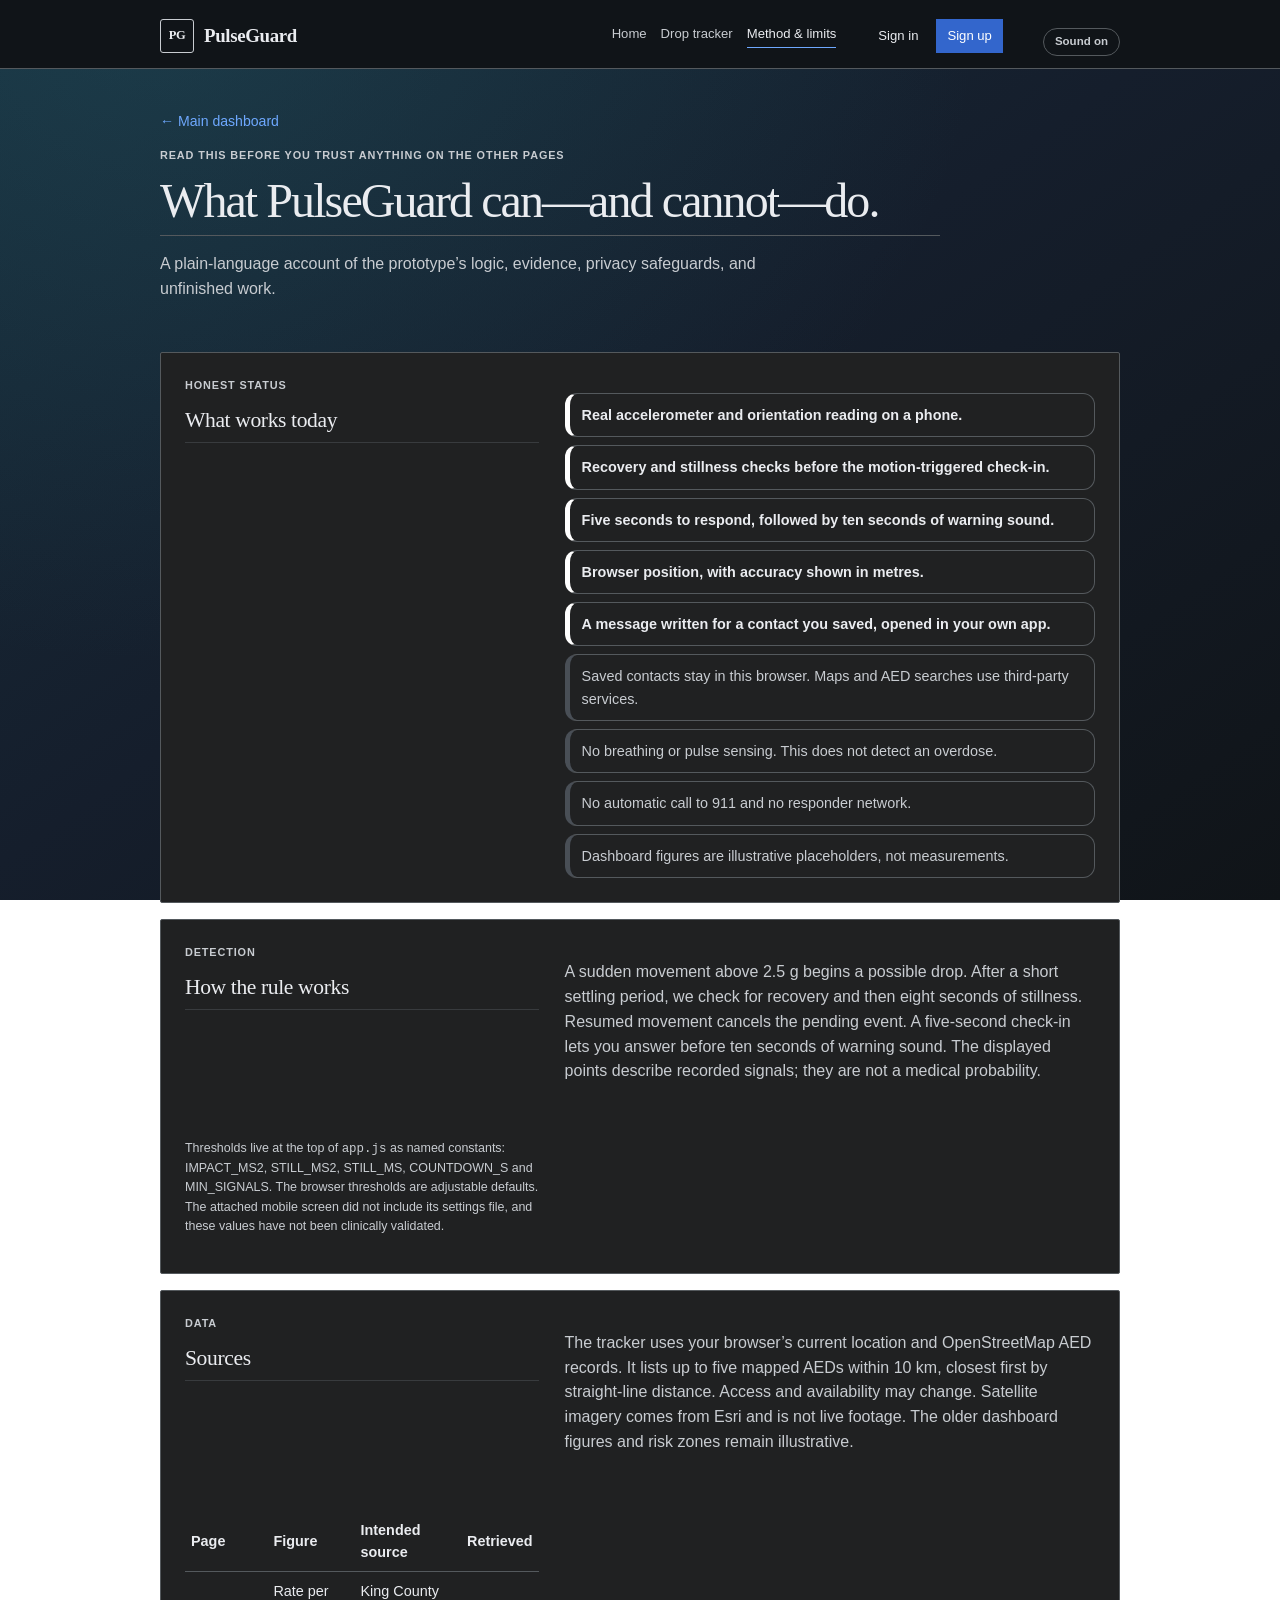
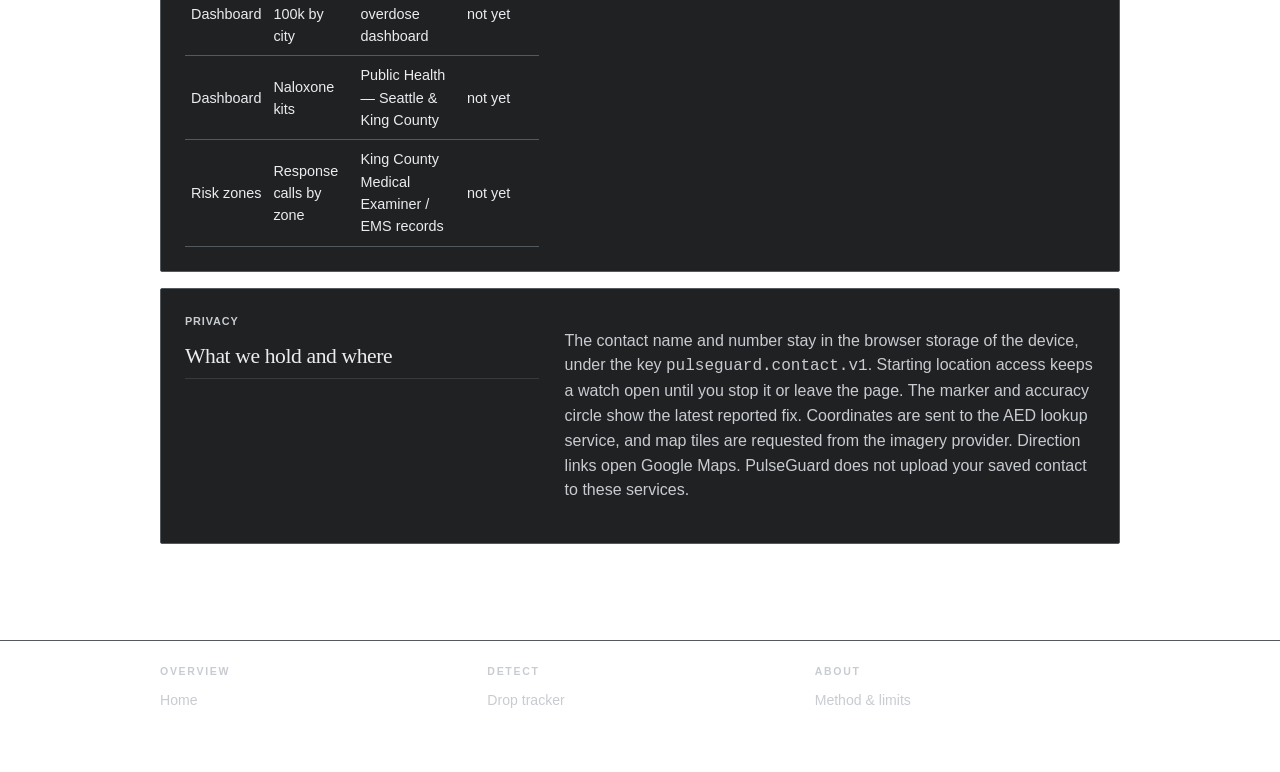
==== commit 6c869283: "Rename Safeguard to PulseGuard throughout website" ====
--- a/about.html
+++ b/about.html
@@ -5,15 +5,15 @@
   <!-- Explain: Declare page metadata charset="utf-8". Declare page metadata name="viewport" content="width=device-width,initial-scale=1". Create the title structure. -->
   <meta charset="utf-8">
   <meta name="viewport" content="width=device-width,initial-scale=1">
-  <title>Safeguard | Method, sources and limits</title>
-  <!-- Explain: Declare page metadata name="description" content="Read how the Safeguard collapse-warning. Declare page metadata name="robots" content="index,follow". Declare page metadata name="theme-color" content="#101112". -->
-  <meta name="description" content="Read how the Safeguard collapse-warning prototype works, what data it uses, what stays private, and what the project cannot yet do.">
+  <title>PulseGuard | Method, sources and limits</title>
+  <!-- Explain: Declare page metadata name="description" content="Read how the PulseGuard collapse-warning. Declare page metadata name="robots" content="index,follow". Declare page metadata name="theme-color" content="#101112". -->
+  <meta name="description" content="Read how the PulseGuard collapse-warning prototype works, what data it uses, what stays private, and what the project cannot yet do.">
   <meta name="robots" content="index,follow">
   <meta name="theme-color" content="#101112">
-  <!-- Explain: Declare page metadata property="og:type" content="article". Declare page metadata property="og:site_name" content="Safeguard". Declare page metadata property="og:title" content="Safeguard method, sources and limits". -->
+  <!-- Explain: Declare page metadata property="og:type" content="article". Declare page metadata property="og:site_name" content="PulseGuard". Declare page metadata property="og:title" content="PulseGuard method, sources and limits". -->
   <meta property="og:type" content="article">
-  <meta property="og:site_name" content="Safeguard">
-  <meta property="og:title" content="Safeguard method, sources and limits">
+  <meta property="og:site_name" content="PulseGuard">
+  <meta property="og:title" content="PulseGuard method, sources and limits">
   <!-- Explain: Declare page metadata property="og:description" content="A plain-language account of the . Load stylesheet site.css. Close head to finish the current structure. -->
   <meta property="og:description" content="A plain-language account of the prototype's logic, evidence, privacy safeguards, and limitations.">
   <link rel="stylesheet" href="site.css">
@@ -24,10 +24,10 @@
 
 
     <section class="page-hero">
-      <!-- Explain: Add a for ← Main dashboard. Add p for Read this before you trust anything on the other pages. Add h1 for What Safeguard can—and cannot—do. -->
+      <!-- Explain: Add a for ← Main dashboard. Add p for Read this before you trust anything on the other pages. Add h1 for What PulseGuard can—and cannot—do. -->
       <a class="back-home" href="index.html">← Main dashboard</a>
       <p class="eyebrow">Read this before you trust anything on the other pages</p>
-      <h1>What Safeguard can—and cannot—do.</h1>
+      <h1>What PulseGuard can—and cannot—do.</h1>
       <!-- Explain: Add p for A plain-language account of the prototype’s logic, evidence, p. Close section to finish the current structure. Create the section structure. -->
       <p class="lede">A plain-language account of the prototype’s logic, evidence, privacy safeguards, and unfinished work.</p>
     </section>
@@ -104,8 +104,8 @@
         <code>pulseguard.contact.v1</code>. Starting location access keeps a watch open until you stop
         it or leave the page. The marker and accuracy circle show the latest reported fix. Coordinates
         are sent to the AED lookup service, and map tiles are requested from the imagery provider.
-        <!-- Explain: Display the continuation text Direction links open Google Maps. Safeguard does not upload your saved contact to . Close p to finish the current structure. Close section to finish the current structure. -->
-        Direction links open Google Maps. Safeguard does not upload your saved contact to these services.
+        <!-- Explain: Display the continuation text Direction links open Google Maps. PulseGuard does not upload your saved contact to . Close p to finish the current structure. Close section to finish the current structure. -->
+        Direction links open Google Maps. PulseGuard does not upload your saved contact to these services.
       </p>
     </section>
 
--- a/site.css
+++ b/site.css
@@ -6,1162 +6,1167 @@
  * first. styles.css still holds the dashboard-only pieces.
  */
 
-/* Explain: Style :root. set   bg to #000000. set   bg alt to #0a0a0a. */
+/* Explain: Style :root. set   page background to radial-gradient(ellipse at 12% 0%, rgba(43, 112. Continue the style value linear-gradient(145deg, #172d3b 0%, #151e2c 48%, #101418 100%);. */
 :root {
+    /* Shared backdrop: a quiet teal glow above a dark navy-to-charcoal base. */
+    --page-background: radial-gradient(ellipse at 12% 0%, rgba(43, 112, 126, .24), transparent 52%),
+        linear-gradient(145deg, #172d3b 0%, #151e2c 48%, #101418 100%);
+
+    /* Explain: set   bg to #000000. set   bg alt to #0a0a0a. set   card to #0d0d0d. */
     --bg: #000000;
     --bg-alt: #0a0a0a;
-    /* Explain: set   card to #0d0d0d. set   line to rgba(255, 255, 255, 0.18). set   text to #ffffff. */
     --card: #0d0d0d;
+    /* Explain: set   line to rgba(255, 255, 255, 0.18). set   text to #ffffff. set   muted to #9a9a9a. */
     --line: rgba(255, 255, 255, 0.18);
     --text: #ffffff;
-    /* Explain: set   muted to #9a9a9a. set   red to #ffffff. set   amber to #bdbdbd. */
     --muted: #9a9a9a;
     /* Black and white. What used to be red, amber, blue and green is now
        a step on one grey ramp, so state is carried by weight, position
        and inversion instead of hue. */
+    /* Explain: set   red to #ffffff. set   amber to #bdbdbd. set   blue to #ffffff. */
     --red: #ffffff;
     --amber: #bdbdbd;
-    /* Explain: set   blue to #ffffff. set   green to #7d7d7d. set   shadow to 0 15px 40px rgba(0, 0, 0, 0.6). */
     --blue: #ffffff;
+    /* Explain: set   green to #7d7d7d. set   shadow to 0 15px 40px rgba(0, 0, 0, 0.6). set   emergency to #ff3b30. */
     --green: #7d7d7d;
     --shadow: 0 15px 40px rgba(0, 0, 0, 0.6);
     /* The one exception. It marks a life-safety action and nothing else.
        Set it to #ffffff if you want no colour at all. */
-    /* Explain: set   emergency to #ff3b30. End this style rule or responsive section. set box sizing to border-box. */
     --emergency: #ff3b30;
+/* Explain: End this style rule or responsive section. set box sizing to border-box. */
 }
 
 * {
     box-sizing: border-box;
-/* Explain: End this style rule or responsive section. Style body. set outer spacing to 0. */
-}
-
+}
+
+/* Explain: Style body. set outer spacing to 0. set typeface to "Inter", system-ui, Arial, sans-serif. */
 body {
     margin: 0;
-    /* Explain: set typeface to "Inter", system-ui, Arial, sans-serif. set text size to 16px. set line spacing to 1.55. */
     font-family: "Inter", system-ui, Arial, sans-serif;
+    /* Explain: set text size to 16px. set line spacing to 1.55. Continue the style value background:. */
     font-size: 16px;
     line-height: 1.55;
-    /* Explain: Continue the style value background:. Continue the style value radial-gradient(circle at top left, rgba(255, 255, 255, 0.06), tran. Continue the style value linear-gradient(180deg, #000000 0%, #0a0a0a 55%, #000000 100%);. */
     background:
+        /* Explain: Continue the style value radial-gradient(circle at top left, rgba(255, 255, 255, 0.06), tran. Continue the style value linear-gradient(180deg, #000000 0%, #0a0a0a 55%, #000000 100%);. set background attachment to fixed. */
         radial-gradient(circle at top left, rgba(255, 255, 255, 0.06), transparent 24%),
         linear-gradient(180deg, #000000 0%, #0a0a0a 55%, #000000 100%);
-    /* Explain: set background attachment to fixed. set text color to var(--text). End this style rule or responsive section. */
     background-attachment: fixed;
+    /* Explain: set text color to var(--text). End this style rule or responsive section. Style a. */
     color: var(--text);
 }
 
-/* Explain: Style a. set text color to var(--blue). End this style rule or responsive section. */
 a {
+    /* Explain: set text color to var(--blue). End this style rule or responsive section. Style .container. */
     color: var(--blue);
 }
 
-/* Explain: Style .container. set width to min(1180px, calc(100% - 32px)). set outer spacing to 0 auto. */
 .container {
+    /* Explain: set width to min(1180px, calc(100% - 32px)). set outer spacing to 0 auto. End this style rule or responsive section. */
     width: min(1180px, calc(100% - 32px));
     margin: 0 auto;
-/* Explain: End this style rule or responsive section. Style .site-nav. set positioning mode to sticky. */
 }
 
 /* ---------- the one navigation ---------- */
 /* nav.js writes this on every page, so a link is added in one place and
    appears everywhere. */
 
+/* Explain: Style .site-nav. set positioning mode to sticky. set top to 0. */
 .site-nav {
     position: sticky;
-    /* Explain: set top to 0. set stacking order to 30. set background appearance to rgba(0, 0, 0, 0.85). */
     top: 0;
+    /* Explain: set stacking order to 30. set background appearance to rgba(0, 0, 0, 0.85). set backdrop filter to blur(14px). */
     z-index: 30;
     background: rgba(0, 0, 0, 0.85);
-    /* Explain: set backdrop filter to blur(14px). set border bottom to 1px solid var(--line). End this style rule or responsive section. */
     backdrop-filter: blur(14px);
+    /* Explain: set border bottom to 1px solid var(--line). End this style rule or responsive section. Style .site-nav .inner. */
     border-bottom: 1px solid var(--line);
 }
 
-/* Explain: Style .site-nav .inner. set width to min(1180px, calc(100% - 32px)). set outer spacing to 0 auto. */
 .site-nav .inner {
+    /* Explain: set width to min(1180px, calc(100% - 32px)). set outer spacing to 0 auto. set layout mode to flex. */
     width: min(1180px, calc(100% - 32px));
     margin: 0 auto;
-    /* Explain: set layout mode to flex. set cross-axis alignment to center. set spacing between children to 22px. */
+    display: flex;
+    /* Explain: set cross-axis alignment to center. set spacing between children to 22px. set inner spacing to 12px 0. */
+    align-items: center;
+    gap: 22px;
+    padding: 12px 0;
+    /* Explain: set whether flex items wrap to wrap. End this style rule or responsive section. Style .site-nav .brand. */
+    flex-wrap: wrap;
+}
+
+.site-nav .brand {
+    /* Explain: set layout mode to flex. set cross-axis alignment to center. set spacing between children to 10px. */
     display: flex;
     align-items: center;
-    gap: 22px;
-    /* Explain: set inner spacing to 12px 0. set whether flex items wrap to wrap. End this style rule or responsive section. */
-    padding: 12px 0;
-    flex-wrap: wrap;
-}
-
-/* Explain: Style .site-nav .brand. set layout mode to flex. set cross-axis alignment to center. */
-.site-nav .brand {
-    display: flex;
-    align-items: center;
-    /* Explain: set spacing between children to 10px. set text color to var(--text). set text decoration to none. */
     gap: 10px;
+    /* Explain: set text color to var(--text). set text decoration to none. set text weight to 800. */
     color: var(--text);
     text-decoration: none;
-    /* Explain: set text weight to 800. set spacing between letters to -0.01em. End this style rule or responsive section. */
     font-weight: 800;
+    /* Explain: set spacing between letters to -0.01em. End this style rule or responsive section. Style .site-nav .brand-mark. */
     letter-spacing: -0.01em;
 }
 
-/* Explain: Style .site-nav .brand-mark. set width to 32px. set height to 32px. */
 .site-nav .brand-mark {
+    /* Explain: set width to 32px. set height to 32px. set corner rounding to 9px. */
     width: 32px;
     height: 32px;
-    /* Explain: set corner rounding to 9px. set layout mode to grid. set place items to center. */
     border-radius: 9px;
+    /* Explain: set layout mode to grid. set place items to center. set background appearance to #ffffff. */
     display: grid;
     place-items: center;
-    /* Explain: set background appearance to #ffffff. set text color to #000000. set text size to 0.78rem. */
     background: #ffffff;
+    /* Explain: set text color to #000000. set text size to 0.78rem. set text weight to 800. */
     color: #000000;
     font-size: 0.78rem;
-    /* Explain: set text weight to 800. End this style rule or responsive section. Style .site-nav .groups. */
     font-weight: 800;
+/* Explain: End this style rule or responsive section. Style .site-nav .groups. set layout mode to flex. */
 }
 
 .site-nav .groups {
-    /* Explain: set layout mode to flex. set spacing between children to 20px. set whether flex items wrap to wrap. */
     display: flex;
+    /* Explain: set spacing between children to 20px. set whether flex items wrap to wrap. set margin left to auto. */
     gap: 20px;
     flex-wrap: wrap;
-    /* Explain: set margin left to auto. End this style rule or responsive section. Style .nav-account. */
     margin-left: auto;
+/* Explain: End this style rule or responsive section. Style .nav-account. set layout mode to flex. */
 }
 
 .nav-account {
-    /* Explain: set layout mode to flex. set cross-axis alignment to center. set spacing between children to 8px. */
     display: flex;
+    /* Explain: set cross-axis alignment to center. set spacing between children to 8px. set margin left to 4px. */
     align-items: center;
     gap: 8px;
-    /* Explain: set margin left to 4px. End this style rule or responsive section. Style .nav-account a. */
     margin-left: 4px;
+/* Explain: End this style rule or responsive section. Style .nav-account a. set text color to var(--text). */
 }
 
 .nav-account a {
-    /* Explain: set text color to var(--text). set text size to .82rem. set text decoration to none. */
     color: var(--text);
+    /* Explain: set text size to .82rem. set text decoration to none. set white space to nowrap. */
     font-size: .82rem;
     text-decoration: none;
-    /* Explain: set white space to nowrap. set inner spacing to 6px 10px. End this style rule or responsive section. */
     white-space: nowrap;
+    /* Explain: set inner spacing to 6px 10px. End this style rule or responsive section. Style .nav-account .signup-link. */
     padding: 6px 10px;
 }
 
-/* Explain: Style .nav-account .signup-link. set background appearance to #3366cc. set border appearance to 1px solid #3366cc. */
 .nav-account .signup-link {
+    /* Explain: set background appearance to #3366cc. set border appearance to 1px solid #3366cc. set text color to #fff. */
     background: #3366cc;
     border: 1px solid #3366cc;
-    /* Explain: set text color to #fff. End this style rule or responsive section. Style .site-nav .group. */
     color: #fff;
+/* Explain: End this style rule or responsive section. Style .site-nav .group. set layout mode to grid. */
 }
 
 .site-nav .group {
-    /* Explain: set layout mode to grid. set spacing between children to 2px. End this style rule or responsive section. */
     display: grid;
+    /* Explain: set spacing between children to 2px. End this style rule or responsive section. Style .site-nav .group-name. */
     gap: 2px;
 }
 
-/* Explain: Style .site-nav .group-name. set text size to 0.62rem. set spacing between letters to 0.16em. */
 .site-nav .group-name {
+    /* Explain: set text size to 0.62rem. set spacing between letters to 0.16em. set text transform to uppercase. */
     font-size: 0.62rem;
     letter-spacing: 0.16em;
-    /* Explain: set text transform to uppercase. set text color to var(--muted). set transparency to 0.75. */
     text-transform: uppercase;
+    /* Explain: set text color to var(--muted). set transparency to 0.75. End this style rule or responsive section. */
     color: var(--muted);
     opacity: 0.75;
     /* The category name above its links. This is what turns six loose
        pages into a site with a shape. */
-/* Explain: End this style rule or responsive section. Style .site-nav .group-links. set layout mode to flex. */
-}
-
+}
+
+/* Explain: Style .site-nav .group-links. set layout mode to flex. set spacing between children to 14px. */
 .site-nav .group-links {
     display: flex;
-    /* Explain: set spacing between children to 14px. End this style rule or responsive section. Style .site-nav a.link. */
     gap: 14px;
+/* Explain: End this style rule or responsive section. Style .site-nav a.link. set text color to var(--muted). */
 }
 
 .site-nav a.link {
-    /* Explain: set text color to var(--muted). set text decoration to none. set text size to 0.88rem. */
-    color: var(--muted);
+    color: var(--muted);
+    /* Explain: set text decoration to none. set text size to 0.88rem. set white space to nowrap. */
     text-decoration: none;
     font-size: 0.88rem;
-    /* Explain: set white space to nowrap. set padding bottom to 2px. set border bottom to 2px solid transparent. */
     white-space: nowrap;
+    /* Explain: set padding bottom to 2px. set border bottom to 2px solid transparent. End this style rule or responsive section. */
     padding-bottom: 2px;
     border-bottom: 2px solid transparent;
-/* Explain: End this style rule or responsive section. Style .site-nav a.link:hover. set text color to var(--text). */
-}
-
+}
+
+/* Explain: Style .site-nav a.link:hover. set text color to var(--text). End this style rule or responsive section. */
 .site-nav a.link:hover {
     color: var(--text);
-/* Explain: End this style rule or responsive section. Style .site-nav a.link.active. set text color to var(--text). */
-}
-
+}
+
+/* Explain: Style .site-nav a.link.active. set text color to var(--text). set border bottom color to var(--blue). */
 .site-nav a.link.active {
     color: var(--text);
-    /* Explain: set border bottom color to var(--blue). End this style rule or responsive section. Style .mute. */
     border-bottom-color: var(--blue);
     /* Where am I. Without it, six similar pages feel like one page that
        will not load. */
+/* Explain: End this style rule or responsive section. Style .mute. set margin left to 12px. */
 }
 
 .mute {
-    /* Explain: set margin left to 12px. set inner spacing to 4px 11px. set text size to 0.72rem. */
     margin-left: 12px;
+    /* Explain: set inner spacing to 4px 11px. set text size to 0.72rem. set corner rounding to 999px. */
     padding: 4px 11px;
     font-size: 0.72rem;
-    /* Explain: set corner rounding to 999px. set background appearance to transparent. set text color to var(--muted). */
     border-radius: 999px;
+    /* Explain: set background appearance to transparent. set text color to var(--muted). set border appearance to 1px solid var(--line). */
     background: transparent;
     color: var(--muted);
-    /* Explain: set border appearance to 1px solid var(--line). set pointer appearance to pointer. End this style rule or responsive section. */
     border: 1px solid var(--line);
+    /* Explain: set pointer appearance to pointer. End this style rule or responsive section. Style .shell. */
     cursor: pointer;
 }
 
 /* ---------- shared page parts ---------- */
 
-/* Explain: Style .shell. set width to min(1180px, calc(100% - 32px)). set outer spacing to 0 auto. */
 .shell {
+    /* Explain: set width to min(1180px, calc(100% - 32px)). set outer spacing to 0 auto. set padding bottom to 40px. */
     width: min(1180px, calc(100% - 32px));
     margin: 0 auto;
-    /* Explain: set padding bottom to 40px. End this style rule or responsive section. Style .page-hero. */
     padding-bottom: 40px;
+/* Explain: End this style rule or responsive section. Style .page-hero. set inner spacing to 54px 0 26px. */
 }
 
 .page-hero {
-    /* Explain: set inner spacing to 54px 0 26px. set maximum width to 760px. End this style rule or responsive section. */
     padding: 54px 0 26px;
+    /* Explain: set maximum width to 760px. End this style rule or responsive section. Style .back-home. */
     max-width: 760px;
 }
 
-/* Explain: Style .back-home. set layout mode to inline-flex. set cross-axis alignment to center. */
 .back-home {
+    /* Explain: set layout mode to inline-flex. set cross-axis alignment to center. set outer spacing to 0 0 14px. */
     display: inline-flex;
     align-items: center;
-    /* Explain: set outer spacing to 0 0 14px. set text color to var(--muted). set text decoration to none. */
     margin: 0 0 14px;
+    /* Explain: set text color to var(--muted). set text decoration to none. set text size to 0.88rem. */
     color: var(--muted);
     text-decoration: none;
-    /* Explain: set text size to 0.88rem. set text weight to 600. End this style rule or responsive section. */
     font-size: 0.88rem;
+    /* Explain: set text weight to 600. End this style rule or responsive section. Style .back-home:hover. */
     font-weight: 600;
 }
 
-/* Explain: Style .back-home:hover. set text color to var(--text). End this style rule or responsive section. */
 .back-home:hover {
+    /* Explain: set text color to var(--text). End this style rule or responsive section. Style .page-hero h1. */
     color: var(--text);
 }
 
-/* Explain: Style .page-hero h1. set text size to clamp(2rem, 5vw, 3.4rem). set line spacing to 1.04. */
 .page-hero h1 {
+    /* Explain: set text size to clamp(2rem, 5vw, 3.4rem). set line spacing to 1.04. set spacing between letters to -0.04em. */
     font-size: clamp(2rem, 5vw, 3.4rem);
     line-height: 1.04;
-    /* Explain: set spacing between letters to -0.04em. set outer spacing to 0 0 16px. End this style rule or responsive section. */
     letter-spacing: -0.04em;
+    /* Explain: set outer spacing to 0 0 16px. End this style rule or responsive section. Style .eyebrow. */
     margin: 0 0 16px;
 }
 
-/* Explain: Style .eyebrow. set text size to 0.72rem. set spacing between letters to 0.14em. */
 .eyebrow {
+    /* Explain: set text size to 0.72rem. set spacing between letters to 0.14em. set text transform to uppercase. */
     font-size: 0.72rem;
     letter-spacing: 0.14em;
-    /* Explain: set text transform to uppercase. set text weight to 800. set text color to var(--blue). */
     text-transform: uppercase;
+    /* Explain: set text weight to 800. set text color to var(--blue). set outer spacing to 0 0 10px. */
     font-weight: 800;
     color: var(--blue);
-    /* Explain: set outer spacing to 0 0 10px. End this style rule or responsive section. Style .lede. */
     margin: 0 0 10px;
+/* Explain: End this style rule or responsive section. Style .lede. set text size to 1.06rem. */
 }
 
 .lede {
-    /* Explain: set text size to 1.06rem. set text color to var(--muted). End this style rule or responsive section. */
     font-size: 1.06rem;
-    color: var(--muted);
-}
-
-/* Explain: Style .muted, .microcopy, small. set text color to var(--muted). End this style rule or responsive section. */
+    /* Explain: set text color to var(--muted). End this style rule or responsive section. Style .muted, .microcopy, small. */
+    color: var(--muted);
+}
+
 .muted, .microcopy, small {
-    color: var(--muted);
-}
-
-/* Explain: Style .microcopy. set text size to 0.78rem. End this style rule or responsive section. */
+    /* Explain: set text color to var(--muted). End this style rule or responsive section. Style .microcopy. */
+    color: var(--muted);
+}
+
 .microcopy {
+    /* Explain: set text size to 0.78rem. End this style rule or responsive section. Style .disclaimer. */
     font-size: 0.78rem;
 }
 
-/* Explain: Style .disclaimer. set margin top to 16px. set inner spacing to 13px 15px. */
 .disclaimer {
+    /* Explain: set margin top to 16px. set inner spacing to 13px 15px. set border left to 3px solid #ffffff. */
     margin-top: 16px;
     padding: 13px 15px;
-    /* Explain: set border left to 3px solid #ffffff. set corner rounding to 0 12px 12px 0. set background appearance to rgba(255, 255, 255, 0.07). */
     border-left: 3px solid #ffffff;
+    /* Explain: set corner rounding to 0 12px 12px 0. set background appearance to rgba(255, 255, 255, 0.07). set text size to 0.9rem. */
     border-radius: 0 12px 12px 0;
     background: rgba(255, 255, 255, 0.07);
-    /* Explain: set text size to 0.9rem. End this style rule or responsive section. Style .card. */
     font-size: 0.9rem;
     /* The honest line about what the prototype is not. It lives on the
        page, not only in the pitch. */
+/* Explain: End this style rule or responsive section. Style .card. set background appearance to var(--card). */
 }
 
 .card {
-    /* Explain: set background appearance to var(--card). set border appearance to 1px solid var(--line). set corner rounding to 20px. */
     background: var(--card);
+    /* Explain: set border appearance to 1px solid var(--line). set corner rounding to 20px. set inner spacing to 24px. */
     border: 1px solid var(--line);
     border-radius: 20px;
-    /* Explain: set inner spacing to 24px. set shadow to var(--shadow). End this style rule or responsive section. */
     padding: 24px;
+    /* Explain: set shadow to var(--shadow). End this style rule or responsive section. Style .card h2. */
     box-shadow: var(--shadow);
 }
 
-/* Explain: Style .card h2. set outer spacing to 0 0 12px. set text size to 1.35rem. */
 .card h2 {
+    /* Explain: set outer spacing to 0 0 12px. set text size to 1.35rem. End this style rule or responsive section. */
     margin: 0 0 12px;
     font-size: 1.35rem;
-/* Explain: End this style rule or responsive section. Style .card-head. set layout mode to flex. */
-}
-
+}
+
+/* Explain: Style .card-head. set layout mode to flex. set cross-axis alignment to center. */
 .card-head {
     display: flex;
-    /* Explain: set cross-axis alignment to center. set main-axis distribution to space-between. End this style rule or responsive section. */
     align-items: center;
+    /* Explain: set main-axis distribution to space-between. End this style rule or responsive section. Style .grid. */
     justify-content: space-between;
 }
 
-/* Explain: Style .grid. set layout mode to grid. set grid column widths to 1.25fr 1fr. */
 .grid {
+    /* Explain: set layout mode to grid. set grid column widths to 1.25fr 1fr. set spacing between children to 18px. */
     display: grid;
     grid-template-columns: 1.25fr 1fr;
-    /* Explain: set spacing between children to 18px. End this style rule or responsive section. Style .info. */
     gap: 18px;
+/* Explain: End this style rule or responsive section. Style .info. set margin top to 18px. */
 }
 
 .info {
-    /* Explain: set margin top to 18px. set layout mode to grid. set grid column widths to 0.8fr 1.2fr. */
     margin-top: 18px;
+    /* Explain: set layout mode to grid. set grid column widths to 0.8fr 1.2fr. set spacing between children to 26px. */
     display: grid;
     grid-template-columns: 0.8fr 1.2fr;
-    /* Explain: set spacing between children to 26px. End this style rule or responsive section. Style .steps. */
     gap: 26px;
+/* Explain: End this style rule or responsive section. Style .steps. set layout mode to flex. */
 }
 
 .steps {
-    /* Explain: set layout mode to flex. set spacing between children to 18px. End this style rule or responsive section. */
     display: flex;
+    /* Explain: set spacing between children to 18px. End this style rule or responsive section. Style .steps > div. */
     gap: 18px;
 }
 
-/* Explain: Style .steps > div. set flex to 1. End this style rule or responsive section. */
 .steps > div {
+    /* Explain: set flex to 1. End this style rule or responsive section. Style .steps b. */
     flex: 1;
 }
 
-/* Explain: Style .steps b. set text color to var(--blue). set text size to 0.78rem. */
 .steps b {
+    /* Explain: set text color to var(--blue). set text size to 0.78rem. End this style rule or responsive section. */
     color: var(--blue);
     font-size: 0.78rem;
-/* Explain: End this style rule or responsive section. Style .steps p. set text size to 0.86rem. */
-}
-
+}
+
+/* Explain: Style .steps p. set text size to 0.86rem. set text color to var(--muted). */
 .steps p {
     font-size: 0.86rem;
-    /* Explain: set text color to var(--muted). End this style rule or responsive section. Style .steps strong. */
-    color: var(--muted);
+    color: var(--muted);
+/* Explain: End this style rule or responsive section. Style .steps strong. set text color to var(--text). */
 }
 
 .steps strong {
-    /* Explain: set text color to var(--text). End this style rule or responsive section. Style .metrics. */
     color: var(--text);
+/* Explain: End this style rule or responsive section. Style .metrics. set layout mode to flex. */
 }
 
 .metrics {
-    /* Explain: set layout mode to flex. set spacing between children to 12px. set outer spacing to 18px 0 20px. */
     display: flex;
+    /* Explain: set spacing between children to 12px. set outer spacing to 18px 0 20px. End this style rule or responsive section. */
     gap: 12px;
     margin: 18px 0 20px;
-/* Explain: End this style rule or responsive section. Style .metrics div. set flex to 1. */
-}
-
+}
+
+/* Explain: Style .metrics div. set flex to 1. set border top to 1px solid var(--line). */
 .metrics div {
     flex: 1;
-    /* Explain: set border top to 1px solid var(--line). set padding top to 10px. End this style rule or responsive section. */
     border-top: 1px solid var(--line);
+    /* Explain: set padding top to 10px. End this style rule or responsive section. Style .metrics span, .metrics strong. */
     padding-top: 10px;
 }
 
-/* Explain: Style .metrics span, .metrics strong. set layout mode to block. set text size to 0.74rem. */
 .metrics span, .metrics strong {
+    /* Explain: set layout mode to block. set text size to 0.74rem. End this style rule or responsive section. */
     display: block;
     font-size: 0.74rem;
-/* Explain: End this style rule or responsive section. Style .metrics span. set text color to var(--muted). */
-}
-
+}
+
+/* Explain: Style .metrics span. set text color to var(--muted). End this style rule or responsive section. */
 .metrics span {
     color: var(--muted);
-/* Explain: End this style rule or responsive section. Style label. set layout mode to block. */
 }
 
 /* ---------- controls ---------- */
 
+/* Explain: Style label. set layout mode to block. set text size to 0.8rem. */
 label {
     display: block;
-    /* Explain: set text size to 0.8rem. set text weight to 700. set outer spacing to 16px 0 6px. */
     font-size: 0.8rem;
+    /* Explain: set text weight to 700. set outer spacing to 16px 0 6px. End this style rule or responsive section. */
     font-weight: 700;
     margin: 16px 0 6px;
-/* Explain: End this style rule or responsive section. Style input, select, textarea. set width to 100%. */
-}
-
+}
+
+/* Explain: Style input, select, textarea. set width to 100%. set inner spacing to 11px. */
 input, select, textarea {
     width: 100%;
-    /* Explain: set inner spacing to 11px. set border appearance to 1px solid var(--line). set corner rounding to 10px. */
     padding: 11px;
+    /* Explain: set border appearance to 1px solid var(--line). set corner rounding to 10px. set background appearance to rgba(7, 19, 28, 0.6). */
     border: 1px solid var(--line);
     border-radius: 10px;
-    /* Explain: set background appearance to rgba(7, 19, 28, 0.6). set text color to var(--text). set font to inherit. */
     background: rgba(7, 19, 28, 0.6);
+    /* Explain: set text color to var(--text). set font to inherit. End this style rule or responsive section. */
     color: var(--text);
     font: inherit;
-/* Explain: End this style rule or responsive section. Style .button, button. set border appearance to 0. */
-}
-
+}
+
+/* Explain: Style .button, button. set border appearance to 0. set corner rounding to 10px. */
 .button, button {
     border: 0;
-    /* Explain: set corner rounding to 10px. set inner spacing to 11px 16px. set font to inherit. */
     border-radius: 10px;
+    /* Explain: set inner spacing to 11px 16px. set font to inherit. set text weight to 700. */
     padding: 11px 16px;
     font: inherit;
-    /* Explain: set text weight to 700. set pointer appearance to pointer. set margin top to 12px. */
     font-weight: 700;
+    /* Explain: set pointer appearance to pointer. set margin top to 12px. set layout mode to inline-block. */
     cursor: pointer;
     margin-top: 12px;
-    /* Explain: set layout mode to inline-block. set text decoration to none. set text alignment to center. */
     display: inline-block;
+    /* Explain: set text decoration to none. set text alignment to center. set background appearance to rgba(148, 163, 184, 0.16). */
     text-decoration: none;
     text-align: center;
-    /* Explain: set background appearance to rgba(148, 163, 184, 0.16). set text color to var(--text). End this style rule or responsive section. */
     background: rgba(148, 163, 184, 0.16);
+    /* Explain: set text color to var(--text). End this style rule or responsive section. Style .button.primary, button.primary. */
     color: var(--text);
 }
 
-/* Explain: Style .button.primary, button.primary. set background appearance to #ffffff. set text color to #000000. */
 .button.primary, button.primary {
+    /* Explain: set background appearance to #ffffff. set text color to #000000. End this style rule or responsive section. */
     background: #ffffff;
     color: #000000;
-/* Explain: End this style rule or responsive section. Style .button.danger, button.danger. set background appearance to var(--emergency). */
-}
-
+}
+
+/* Explain: Style .button.danger, button.danger. set background appearance to var(--emergency). set text color to #ffffff. */
 .button.danger, button.danger {
     background: var(--emergency);
-    /* Explain: set text color to #ffffff. End this style rule or responsive section. Style .button:focus-visible, button:focus-visible, a:focus-visible. */
     color: #ffffff;
+/* Explain: End this style rule or responsive section. Style .button:focus-visible, button:focus-visible, a:focus-visible. set keyboard focus outline to 3px solid var(--blue). */
 }
 
 .button:focus-visible, button:focus-visible, a:focus-visible {
-    /* Explain: set keyboard focus outline to 3px solid var(--blue). set focus outline spacing to 2px. End this style rule or responsive section. */
     outline: 3px solid var(--blue);
+    /* Explain: set focus outline spacing to 2px. End this style rule or responsive section. Style .switch input. */
     outline-offset: 2px;
     /* Keyboard users must see where they are. */
 }
 
-/* Explain: Style .switch input. set layout mode to none. End this style rule or responsive section. */
 .switch input {
+    /* Explain: set layout mode to none. End this style rule or responsive section. Style .switch span. */
     display: none;
 }
 
-/* Explain: Style .switch span. set layout mode to block. set width to 48px. */
 .switch span {
+    /* Explain: set layout mode to block. set width to 48px. set height to 27px. */
     display: block;
     width: 48px;
-    /* Explain: set height to 27px. set corner rounding to 20px. set background appearance to rgba(148, 163, 184, 0.35). */
     height: 27px;
+    /* Explain: set corner rounding to 20px. set background appearance to rgba(148, 163, 184, 0.35). set inner spacing to 3px. */
     border-radius: 20px;
     background: rgba(148, 163, 184, 0.35);
-    /* Explain: set inner spacing to 3px. End this style rule or responsive section. Style .switch span:after. */
     padding: 3px;
+/* Explain: End this style rule or responsive section. Style .switch span:after. set content to "". */
 }
 
 .switch span:after {
-    /* Explain: set content to "". set layout mode to block. set width to 21px. */
     content: "";
+    /* Explain: set layout mode to block. set width to 21px. set height to 21px. */
     display: block;
     width: 21px;
-    /* Explain: set height to 21px. set corner rounding to 50%. set background appearance to #fff. */
     height: 21px;
+    /* Explain: set corner rounding to 50%. set background appearance to #fff. set animated property transitions to 0.2s. */
     border-radius: 50%;
     background: #fff;
-    /* Explain: set animated property transitions to 0.2s. End this style rule or responsive section. Style .switch input:checked + span. */
     transition: 0.2s;
+/* Explain: End this style rule or responsive section. Style .switch input:checked + span. set background appearance to var(--green). */
 }
 
 .switch input:checked + span {
-    /* Explain: set background appearance to var(--green). End this style rule or responsive section. Style .switch input:checked + span:after. */
     background: var(--green);
+/* Explain: End this style rule or responsive section. Style .switch input:checked + span:after. set visual transform to translateX(21px). */
 }
 
 .switch input:checked + span:after {
-    /* Explain: set visual transform to translateX(21px). End this style rule or responsive section. Style .mode-banner. */
     transform: translateX(21px);
+/* Explain: End this style rule or responsive section. Style .mode-banner. set outer spacing to 18px 0. */
 }
 
 /* ---------- detection page pieces ---------- */
 
 .mode-banner {
-    /* Explain: set outer spacing to 18px 0. set inner spacing to 10px 14px. set corner rounding to 12px. */
     margin: 18px 0;
+    /* Explain: set inner spacing to 10px 14px. set corner rounding to 12px. set border appearance to 1px solid var(--line). */
     padding: 10px 14px;
     border-radius: 12px;
-    /* Explain: set border appearance to 1px solid var(--line). set text size to 0.9rem. set text color to var(--muted). */
     border: 1px solid var(--line);
+    /* Explain: set text size to 0.9rem. set text color to var(--muted). End this style rule or responsive section. */
     font-size: 0.9rem;
     color: var(--muted);
-/* Explain: End this style rule or responsive section. Style .mode-banner.bad. set border color to #ffffff. */
-}
-
+}
+
+/* Explain: Style .mode-banner.bad. set border color to #ffffff. set background appearance to #ffffff. */
 .mode-banner.bad {
     border-color: #ffffff;
-    /* Explain: set background appearance to #ffffff. set text color to #000000. set text weight to 700. */
     background: #ffffff;
+    /* Explain: set text color to #000000. set text weight to 700. End this style rule or responsive section. */
     color: #000000;
     font-weight: 700;
     /* Simulation mode must be unmistakable from the back of a room. */
-/* Explain: End this style rule or responsive section. Style .monitor-state. set layout mode to flex. */
-}
-
+}
+
+/* Explain: Style .monitor-state. set layout mode to flex. set cross-axis alignment to center. */
 .monitor-state {
     display: flex;
-    /* Explain: set cross-axis alignment to center. set spacing between children to 12px. set background appearance to rgba(255, 255, 255, 0.06). */
     align-items: center;
+    /* Explain: set spacing between children to 12px. set background appearance to rgba(255, 255, 255, 0.06). set inner spacing to 16px. */
     gap: 12px;
     background: rgba(255, 255, 255, 0.06);
-    /* Explain: set inner spacing to 16px. set corner rounding to 14px. set outer spacing to 20px 0. */
     padding: 16px;
+    /* Explain: set corner rounding to 14px. set outer spacing to 20px 0. End this style rule or responsive section. */
     border-radius: 14px;
     margin: 20px 0;
-/* Explain: End this style rule or responsive section. Style .monitor-state.off. set background appearance to rgba(148, 163, 184, 0.1). */
-}
-
+}
+
+/* Explain: Style .monitor-state.off. set background appearance to rgba(148, 163, 184, 0.1). End this style rule or responsive section. */
 .monitor-state.off {
     background: rgba(148, 163, 184, 0.1);
-/* Explain: End this style rule or responsive section. Style .monitor-state small. set layout mode to block. */
-}
-
+}
+
+/* Explain: Style .monitor-state small. set layout mode to block. set text color to var(--muted). */
 .monitor-state small {
     display: block;
-    /* Explain: set text color to var(--muted). End this style rule or responsive section. Style .pulse. */
-    color: var(--muted);
+    color: var(--muted);
+/* Explain: End this style rule or responsive section. Style .pulse. set width to 12px. */
 }
 
 .pulse {
-    /* Explain: set width to 12px. set height to 12px. set corner rounding to 50%. */
     width: 12px;
+    /* Explain: set height to 12px. set corner rounding to 50%. set background appearance to #ffffff. */
     height: 12px;
     border-radius: 50%;
-    /* Explain: set background appearance to #ffffff. set shadow to 0 0 0 7px rgba(255, 255, 255, 0.1). End this style rule or responsive section. */
     background: #ffffff;
+    /* Explain: set shadow to 0 0 0 7px rgba(255, 255, 255, 0.1). End this style rule or responsive section. Style .monitor-state.off .pulse. */
     box-shadow: 0 0 0 7px rgba(255, 255, 255, 0.1);
 }
 
-/* Explain: Style .monitor-state.off .pulse. set background appearance to #8899a6. set shadow to none. */
 .monitor-state.off .pulse {
+    /* Explain: set background appearance to #8899a6. set shadow to none. End this style rule or responsive section. */
     background: #8899a6;
     box-shadow: none;
-/* Explain: End this style rule or responsive section. Style .signal-list. set list markers to none. */
-}
-
+}
+
+/* Explain: Style .signal-list. set list markers to none. set outer spacing to 16px 0 0. */
 .signal-list {
     list-style: none;
-    /* Explain: set outer spacing to 16px 0 0. set inner spacing to 0. set layout mode to grid. */
     margin: 16px 0 0;
+    /* Explain: set inner spacing to 0. set layout mode to grid. set spacing between children to 8px. */
     padding: 0;
     display: grid;
-    /* Explain: set spacing between children to 8px. End this style rule or responsive section. Style .signal. */
     gap: 8px;
+/* Explain: End this style rule or responsive section. Style .signal. set inner spacing to 10px 12px. */
 }
 
 .signal {
-    /* Explain: set inner spacing to 10px 12px. set corner rounding to 12px. set border appearance to 1px solid var(--line). */
     padding: 10px 12px;
+    /* Explain: set corner rounding to 12px. set border appearance to 1px solid var(--line). set border left to 5px solid rgba(148, 163, 184, 0.35). */
     border-radius: 12px;
     border: 1px solid var(--line);
-    /* Explain: set border left to 5px solid rgba(148, 163, 184, 0.35). set text size to 0.9rem. set text color to var(--muted). */
     border-left: 5px solid rgba(148, 163, 184, 0.35);
+    /* Explain: set text size to 0.9rem. set text color to var(--muted). End this style rule or responsive section. */
     font-size: 0.9rem;
     color: var(--muted);
-/* Explain: End this style rule or responsive section. Style .signal.on. set border left color to #ffffff. */
-}
-
+}
+
+/* Explain: Style .signal.on. set border left color to #ffffff. set text color to var(--text). */
 .signal.on {
     border-left-color: #ffffff;
-    /* Explain: set text color to var(--text). set text weight to 600. End this style rule or responsive section. */
     color: var(--text);
+    /* Explain: set text weight to 600. End this style rule or responsive section. Style .confidence-row. */
     font-weight: 600;
 }
 
-/* Explain: Style .confidence-row. set layout mode to flex. set main-axis distribution to space-between. */
 .confidence-row {
+    /* Explain: set layout mode to flex. set main-axis distribution to space-between. set cross-axis alignment to baseline. */
     display: flex;
     justify-content: space-between;
-    /* Explain: set cross-axis alignment to baseline. set margin top to 16px. set padding top to 12px. */
     align-items: baseline;
+    /* Explain: set margin top to 16px. set padding top to 12px. set border top to 1px solid var(--line). */
     margin-top: 16px;
     padding-top: 12px;
-    /* Explain: set border top to 1px solid var(--line). End this style rule or responsive section. Style .confidence-row strong. */
     border-top: 1px solid var(--line);
+/* Explain: End this style rule or responsive section. Style .confidence-row strong. set text size to 1.7rem. */
 }
 
 .confidence-row strong {
-    /* Explain: set text size to 1.7rem. End this style rule or responsive section. Style .prepared-text. */
     font-size: 1.7rem;
+/* Explain: End this style rule or responsive section. Style .prepared-text. set outer spacing to 12px 0. */
 }
 
 .prepared-text {
-    /* Explain: set outer spacing to 12px 0. set inner spacing to 12px. set corner rounding to 12px. */
     margin: 12px 0;
+    /* Explain: set inner spacing to 12px. set corner rounding to 12px. set background appearance to rgba(148, 163, 184, 0.12). */
     padding: 12px;
     border-radius: 12px;
-    /* Explain: set background appearance to rgba(148, 163, 184, 0.12). set text size to 0.86rem. set text alignment to left. */
     background: rgba(148, 163, 184, 0.12);
+    /* Explain: set text size to 0.86rem. set text alignment to left. End this style rule or responsive section. */
     font-size: 0.86rem;
     text-align: left;
-/* Explain: End this style rule or responsive section. Style body[data-page="detect"] .alert-panel. set layout mode to none. */
-}
-
+}
+
+/* Explain: Style body[data-page="detect"] .alert-panel. set layout mode to none. set positioning mode to fixed. */
 body[data-page="detect"] .alert-panel {
     display: none;
-    /* Explain: set positioning mode to fixed. set inset to 0. set background appearance to rgba(7, 19, 28, 0.85). */
     position: fixed;
+    /* Explain: set inset to 0. set background appearance to rgba(7, 19, 28, 0.85). set place items to center. */
     inset: 0;
     background: rgba(7, 19, 28, 0.85);
-    /* Explain: set place items to center. set inner spacing to 20px. set stacking order to 60. */
     place-items: center;
+    /* Explain: set inner spacing to 20px. set stacking order to 60. End this style rule or responsive section. */
     padding: 20px;
     z-index: 60;
-/* Explain: End this style rule or responsive section. Style body[data-page="detect"] .alert-panel.open. set layout mode to grid. */
-}
-
+}
+
+/* Explain: Style body[data-page="detect"] .alert-panel.open. set layout mode to grid. End this style rule or responsive section. */
 body[data-page="detect"] .alert-panel.open {
     display: grid;
-/* Explain: End this style rule or responsive section. Style body[data-page="detect"] .alert-box. set maximum width to 440px. */
-}
-
+}
+
+/* Explain: Style body[data-page="detect"] .alert-box. set maximum width to 440px. set text alignment to center. */
 body[data-page="detect"] .alert-box {
     max-width: 440px;
-    /* Explain: set text alignment to center. set background appearance to var(--card). set border appearance to 1px solid var(--line). */
     text-align: center;
+    /* Explain: set background appearance to var(--card). set border appearance to 1px solid var(--line). set corner rounding to 22px. */
     background: var(--card);
     border: 1px solid var(--line);
-    /* Explain: set corner rounding to 22px. set inner spacing to 30px. End this style rule or responsive section. */
     border-radius: 22px;
+    /* Explain: set inner spacing to 30px. End this style rule or responsive section. Style body[data-page="detect"] .alert-icon. */
     padding: 30px;
 }
 
-/* Explain: Style body[data-page="detect"] .alert-icon. set outer spacing to 0 auto 14px. set width to 48px. */
 body[data-page="detect"] .alert-icon {
+    /* Explain: set outer spacing to 0 auto 14px. set width to 48px. set height to 48px. */
     margin: 0 auto 14px;
     width: 48px;
-    /* Explain: set height to 48px. set layout mode to grid. set place items to center. */
     height: 48px;
+    /* Explain: set layout mode to grid. set place items to center. set corner rounding to 50%. */
     display: grid;
     place-items: center;
-    /* Explain: set corner rounding to 50%. set background appearance to #ffffff. set text color to #000000. */
     border-radius: 50%;
+    /* Explain: set background appearance to #ffffff. set text color to #000000. set text size to 1.8rem. */
     background: #ffffff;
     color: #000000;
-    /* Explain: set text size to 1.8rem. set text weight to 800. End this style rule or responsive section. */
     font-size: 1.8rem;
+    /* Explain: set text weight to 800. End this style rule or responsive section. Style body[data-page="detect"] .countdown. */
     font-weight: 800;
 }
 
-/* Explain: Style body[data-page="detect"] .countdown. set background appearance to rgba(255, 255, 255, 0.08). set corner rounding to 10px. */
 body[data-page="detect"] .countdown {
+    /* Explain: set background appearance to rgba(255, 255, 255, 0.08). set corner rounding to 10px. set inner spacing to 12px. */
     background: rgba(255, 255, 255, 0.08);
     border-radius: 10px;
-    /* Explain: set inner spacing to 12px. set outer spacing to 18px 0. End this style rule or responsive section. */
     padding: 12px;
+    /* Explain: set outer spacing to 18px 0. End this style rule or responsive section. Style body[data-page="detect"] .alert-box .button. */
     margin: 18px 0;
 }
 
-/* Explain: Style body[data-page="detect"] .alert-box .button. set width to 100%. set layout mode to block. */
 body[data-page="detect"] .alert-box .button {
+    /* Explain: set width to 100%. set layout mode to block. End this style rule or responsive section. */
     width: 100%;
     display: block;
-/* Explain: End this style rule or responsive section. Style table. set width to 100%. */
 }
 
 /* ---------- tables ---------- */
 
+/* Explain: Style table. set width to 100%. set border collapse to collapse. */
 table {
     width: 100%;
-    /* Explain: set border collapse to collapse. set margin top to 14px. set text size to 0.9rem. */
     border-collapse: collapse;
+    /* Explain: set margin top to 14px. set text size to 0.9rem. End this style rule or responsive section. */
     margin-top: 14px;
     font-size: 0.9rem;
-/* Explain: End this style rule or responsive section. Style th, td. set text alignment to left. */
-}
-
+}
+
+/* Explain: Style th, td. set text alignment to left. set inner spacing to 8px 6px. */
 th, td {
     text-align: left;
-    /* Explain: set inner spacing to 8px 6px. set border bottom to 1px solid var(--line). set font variant numeric to tabular-nums. */
     padding: 8px 6px;
+    /* Explain: set border bottom to 1px solid var(--line). set font variant numeric to tabular-nums. End this style rule or responsive section. */
     border-bottom: 1px solid var(--line);
     font-variant-numeric: tabular-nums;
-/* Explain: End this style rule or responsive section. Style tbody tr. set pointer appearance to pointer. */
-}
-
+}
+
+/* Explain: Style tbody tr. set pointer appearance to pointer. End this style rule or responsive section. */
 tbody tr {
     cursor: pointer;
-/* Explain: End this style rule or responsive section. Style .cat-grid. set layout mode to grid. */
 }
 
 /* ---------- the category grid on the home page ---------- */
 
+/* Explain: Style .cat-grid. set layout mode to grid. set grid column widths to repeat(auto-fit, minmax(250px, 1fr)). */
 .cat-grid {
     display: grid;
-    /* Explain: set grid column widths to repeat(auto-fit, minmax(250px, 1fr)). set spacing between children to 16px. set margin top to 18px. */
     grid-template-columns: repeat(auto-fit, minmax(250px, 1fr));
+    /* Explain: set spacing between children to 16px. set margin top to 18px. End this style rule or responsive section. */
     gap: 16px;
     margin-top: 18px;
-/* Explain: End this style rule or responsive section. Style .cat-card. set layout mode to block. */
-}
-
+}
+
+/* Explain: Style .cat-card. set layout mode to block. set background appearance to var(--card). */
 .cat-card {
     display: block;
+    background: var(--card);
+    /* Explain: set border appearance to 1px solid var(--line). set corner rounding to 18px. set inner spacing to 20px. */
+    border: 1px solid var(--line);
+    border-radius: 18px;
+    padding: 20px;
+    /* Explain: set text decoration to none. set text color to var(--text). End this style rule or responsive section. */
+    text-decoration: none;
+    color: var(--text);
+}
+
+/* Explain: Style .cat-card:hover. set border color to var(--blue). End this style rule or responsive section. */
+.cat-card:hover {
+    border-color: var(--blue);
+}
+
+/* Explain: Style .cat-card h3. set outer spacing to 6px 0 8px. set text size to 1.1rem. */
+.cat-card h3 {
+    margin: 6px 0 8px;
+    font-size: 1.1rem;
+/* Explain: End this style rule or responsive section. Style .cat-card p. set outer spacing to 0. */
+}
+
+.cat-card p {
+    margin: 0;
+    /* Explain: set text color to var(--muted). set text size to 0.88rem. End this style rule or responsive section. */
+    color: var(--muted);
+    font-size: 0.88rem;
+}
+
+/* Explain: Style .tag. set layout mode to inline-block. set inner spacing to 2px 9px. */
+.tag {
+    display: inline-block;
+    padding: 2px 9px;
+    /* Explain: set corner rounding to 999px. set text size to 0.66rem. set spacing between letters to 0.1em. */
+    border-radius: 999px;
+    font-size: 0.66rem;
+    letter-spacing: 0.1em;
+    /* Explain: set text transform to uppercase. set text weight to 800. End this style rule or responsive section. */
+    text-transform: uppercase;
+    font-weight: 800;
+}
+
+/* Explain: Style .tag.core. set background appearance to rgba(255, 255, 255, 0.14). set text color to #ffffff. */
+.tag.core {
+    background: rgba(255, 255, 255, 0.14);
+    color: #ffffff;
+/* Explain: End this style rule or responsive section. Style .tag.context. set background appearance to rgba(255, 255, 255, 0.08). */
+}
+
+.tag.context {
+    background: rgba(255, 255, 255, 0.08);
+    /* Explain: set text color to #d0d0d0. End this style rule or responsive section. Style .tag.trial. */
+    color: #d0d0d0;
+}
+
+.tag.trial {
+    /* Explain: set background appearance to transparent. set border appearance to 1px solid rgba(255, 255, 255, 0.35). set text color to #bdbdbd. */
+    background: transparent;
+    border: 1px solid rgba(255, 255, 255, 0.35);
+    color: #bdbdbd;
+    /* Supporting experiments are labelled, not hidden. A judge should
+       never wonder which pages are the pitch. */
+/* Explain: End this style rule or responsive section. Style #map. set height to 440px. */
+}
+
+/* ---------- map and tool pages ---------- */
+
+#map {
+    height: 440px;
+    /* Explain: set corner rounding to 16px. set border appearance to 1px solid var(--line). set margin top to 16px. */
+    border-radius: 16px;
+    border: 1px solid var(--line);
+    margin-top: 16px;
+/* Explain: End this style rule or responsive section. Style body.tool .split. set layout mode to grid. */
+}
+
+body.tool .split {
+    display: grid;
+    /* Explain: set grid column widths to 350px 1fr. set spacing between children to 18px. set cross-axis alignment to start. */
+    grid-template-columns: 350px 1fr;
+    gap: 18px;
+    align-items: start;
+    /* Explain: set margin top to 18px. End this style rule or responsive section. Style body.tool .panel. */
+    margin-top: 18px;
+}
+
+body.tool .panel {
     /* Explain: set background appearance to var(--card). set border appearance to 1px solid var(--line). set corner rounding to 18px. */
     background: var(--card);
     border: 1px solid var(--line);
     border-radius: 18px;
-    /* Explain: set inner spacing to 20px. set text decoration to none. set text color to var(--text). */
+    /* Explain: set inner spacing to 20px. End this style rule or responsive section. Style body.tool ul.rows. */
     padding: 20px;
-    text-decoration: none;
-    color: var(--text);
-/* Explain: End this style rule or responsive section. Style .cat-card:hover. set border color to var(--blue). */
-}
-
-.cat-card:hover {
-    border-color: var(--blue);
-/* Explain: End this style rule or responsive section. Style .cat-card h3. set outer spacing to 6px 0 8px. */
-}
-
-.cat-card h3 {
-    margin: 6px 0 8px;
-    /* Explain: set text size to 1.1rem. End this style rule or responsive section. Style .cat-card p. */
-    font-size: 1.1rem;
-}
-
-.cat-card p {
-    /* Explain: set outer spacing to 0. set text color to var(--muted). set text size to 0.88rem. */
-    margin: 0;
-    color: var(--muted);
-    font-size: 0.88rem;
-/* Explain: End this style rule or responsive section. Style .tag. set layout mode to inline-block. */
-}
-
-.tag {
-    display: inline-block;
-    /* Explain: set inner spacing to 2px 9px. set corner rounding to 999px. set text size to 0.66rem. */
-    padding: 2px 9px;
-    border-radius: 999px;
-    font-size: 0.66rem;
-    /* Explain: set spacing between letters to 0.1em. set text transform to uppercase. set text weight to 800. */
-    letter-spacing: 0.1em;
-    text-transform: uppercase;
-    font-weight: 800;
-/* Explain: End this style rule or responsive section. Style .tag.core. set background appearance to rgba(255, 255, 255, 0.14). */
-}
-
-.tag.core {
-    background: rgba(255, 255, 255, 0.14);
-    /* Explain: set text color to #ffffff. End this style rule or responsive section. Style .tag.context. */
-    color: #ffffff;
-}
-
-.tag.context {
-    /* Explain: set background appearance to rgba(255, 255, 255, 0.08). set text color to #d0d0d0. End this style rule or responsive section. */
-    background: rgba(255, 255, 255, 0.08);
-    color: #d0d0d0;
-}
-
-/* Explain: Style .tag.trial. set background appearance to transparent. set border appearance to 1px solid rgba(255, 255, 255, 0.35). */
-.tag.trial {
-    background: transparent;
-    border: 1px solid rgba(255, 255, 255, 0.35);
-    /* Explain: set text color to #bdbdbd. End this style rule or responsive section. Style #map. */
-    color: #bdbdbd;
-    /* Supporting experiments are labelled, not hidden. A judge should
-       never wonder which pages are the pitch. */
-}
-
-/* ---------- map and tool pages ---------- */
-
-#map {
-    /* Explain: set height to 440px. set corner rounding to 16px. set border appearance to 1px solid var(--line). */
-    height: 440px;
-    border-radius: 16px;
-    border: 1px solid var(--line);
-    /* Explain: set margin top to 16px. End this style rule or responsive section. Style body.tool .split. */
-    margin-top: 16px;
-}
-
-body.tool .split {
-    /* Explain: set layout mode to grid. set grid column widths to 350px 1fr. set spacing between children to 18px. */
-    display: grid;
-    grid-template-columns: 350px 1fr;
-    gap: 18px;
-    /* Explain: set cross-axis alignment to start. set margin top to 18px. End this style rule or responsive section. */
-    align-items: start;
-    margin-top: 18px;
-}
-
-/* Explain: Style body.tool .panel. set background appearance to var(--card). set border appearance to 1px solid var(--line). */
-body.tool .panel {
-    background: var(--card);
-    border: 1px solid var(--line);
-    /* Explain: set corner rounding to 18px. set inner spacing to 20px. End this style rule or responsive section. */
-    border-radius: 18px;
-    padding: 20px;
-}
-
-/* Explain: Style body.tool ul.rows. set list markers to none. set outer spacing to 14px 0 0. */
+}
+
 body.tool ul.rows {
+    /* Explain: set list markers to none. set outer spacing to 14px 0 0. set inner spacing to 0. */
     list-style: none;
     margin: 14px 0 0;
-    /* Explain: set inner spacing to 0. End this style rule or responsive section. Style body.tool ul.rows li. */
     padding: 0;
+/* Explain: End this style rule or responsive section. Style body.tool ul.rows li. set background appearance to var(--card). */
 }
 
 body.tool ul.rows li {
-    /* Explain: set background appearance to var(--card). set border appearance to 1px solid var(--line). set border left to 5px solid rgba(148, 163, 184, 0.4). */
     background: var(--card);
+    /* Explain: set border appearance to 1px solid var(--line). set border left to 5px solid rgba(148, 163, 184, 0.4). set corner rounding to 14px. */
     border: 1px solid var(--line);
     border-left: 5px solid rgba(148, 163, 184, 0.4);
-    /* Explain: set corner rounding to 14px. set inner spacing to 11px 13px. set margin bottom to 9px. */
     border-radius: 14px;
+    /* Explain: set inner spacing to 11px 13px. set margin bottom to 9px. set pointer appearance to pointer. */
     padding: 11px 13px;
     margin-bottom: 9px;
-    /* Explain: set pointer appearance to pointer. End this style rule or responsive section. Style body.tool li.open, body.tool li.arrived; set border left color to #4a4a4a. */
     cursor: pointer;
+/* Explain: End this style rule or responsive section. Style body.tool li.open, body.tool li.arrived; set border left color to #4a4a4a. Style body.tool li.limited, body.tool li.two; set border left color to #9a9a9a. */
 }
 
 /* Three steps of grey, dark to white, so a row still reads at a glance:
    quiet is dark, urgent is white. */
 body.tool li.open, body.tool li.arrived { border-left-color: #4a4a4a; }
-/* Explain: Style body.tool li.limited, body.tool li.two; set border left color to #9a9a9a. Style body.tool li.full, body.tool li.many, body.tool li.help; set border left color to #ffffff. Style .meta. */
 body.tool li.limited, body.tool li.two { border-left-color: #9a9a9a; }
+/* Explain: Style body.tool li.full, body.tool li.many, body.tool li.help; set border left color to #ffffff. Style .meta. set text color to var(--muted). */
 body.tool li.full, body.tool li.many, body.tool li.help { border-left-color: #ffffff; }
 
 .meta {
-    /* Explain: set text color to var(--muted). set text size to 0.82rem. End this style rule or responsive section. */
-    color: var(--muted);
+    color: var(--muted);
+    /* Explain: set text size to 0.82rem. End this style rule or responsive section. Style .count. */
     font-size: 0.82rem;
 }
 
-/* Explain: Style .count. set layout mode to inline-block. set minimum width to 24px. */
 .count {
+    /* Explain: set layout mode to inline-block. set minimum width to 24px. set text alignment to center. */
     display: inline-block;
     min-width: 24px;
-    /* Explain: set text alignment to center. set background appearance to #ffffff. set text color to #000000. */
     text-align: center;
+    /* Explain: set background appearance to #ffffff. set text color to #000000. set corner rounding to 6px. */
     background: #ffffff;
     color: #000000;
-    /* Explain: set corner rounding to 6px. set inner spacing to 0 6px. set font variant numeric to tabular-nums. */
     border-radius: 6px;
+    /* Explain: set inner spacing to 0 6px. set font variant numeric to tabular-nums. End this style rule or responsive section. */
     padding: 0 6px;
     font-variant-numeric: tabular-nums;
-/* Explain: End this style rule or responsive section. Style .note, .state. set margin top to 12px. */
-}
-
+}
+
+/* Explain: Style .note, .state. set margin top to 12px. set inner spacing to 11px 13px. */
 .note, .state {
     margin-top: 12px;
-    /* Explain: set inner spacing to 11px 13px. set border left to 4px solid #6f6f6f. set corner rounding to 0 10px 10px 0. */
     padding: 11px 13px;
+    /* Explain: set border left to 4px solid #6f6f6f. set corner rounding to 0 10px 10px 0. set background appearance to rgba(255, 255, 255, 0.05). */
     border-left: 4px solid #6f6f6f;
     border-radius: 0 10px 10px 0;
-    /* Explain: set background appearance to rgba(255, 255, 255, 0.05). set text size to 0.88rem. End this style rule or responsive section. */
     background: rgba(255, 255, 255, 0.05);
+    /* Explain: set text size to 0.88rem. End this style rule or responsive section. Style .note.bad, .state.late. */
     font-size: 0.88rem;
 }
 
-/* Explain: Style .note.bad, .state.late. set border left color to #ffffff. set background appearance to #ffffff. */
 .note.bad, .state.late {
+    /* Explain: set border left color to #ffffff. set background appearance to #ffffff. set text color to #000000. */
     border-left-color: #ffffff;
     background: #ffffff;
-    /* Explain: set text color to #000000. set text weight to 700. End this style rule or responsive section. */
     color: #000000;
+    /* Explain: set text weight to 700. End this style rule or responsive section. Style .note.bad a, .state.late a. */
     font-weight: 700;
 }
 
-/* Explain: Style .note.bad a, .state.late a. set text color to #000000. End this style rule or responsive section. */
 .note.bad a, .state.late a {
+    /* Explain: set text color to #000000. End this style rule or responsive section. Style .site-footer. */
     color: #000000;
 }
 
 /* ---------- footer ---------- */
 
-/* Explain: Style .site-footer. set border top to 1px solid var(--line). set margin top to 40px. */
 .site-footer {
+    /* Explain: set border top to 1px solid var(--line). set margin top to 40px. set inner spacing to 28px 0 60px. */
     border-top: 1px solid var(--line);
     margin-top: 40px;
-    /* Explain: set inner spacing to 28px 0 60px. End this style rule or responsive section. Style .site-footer .inner. */
     padding: 28px 0 60px;
+/* Explain: End this style rule or responsive section. Style .site-footer .inner. set width to min(1180px, calc(100% - 32px)). */
 }
 
 .site-footer .inner {
-    /* Explain: set width to min(1180px, calc(100% - 32px)). set outer spacing to 0 auto. set layout mode to grid. */
     width: min(1180px, calc(100% - 32px));
+    /* Explain: set outer spacing to 0 auto. set layout mode to grid. set grid column widths to repeat(auto-fit, minmax(190px, 1fr)). */
     margin: 0 auto;
     display: grid;
-    /* Explain: set grid column widths to repeat(auto-fit, minmax(190px, 1fr)). set spacing between children to 22px. End this style rule or responsive section. */
     grid-template-columns: repeat(auto-fit, minmax(190px, 1fr));
+    /* Explain: set spacing between children to 22px. End this style rule or responsive section. Style .site-footer h4. */
     gap: 22px;
 }
 
-/* Explain: Style .site-footer h4. set outer spacing to 0 0 8px. set text size to 0.66rem. */
 .site-footer h4 {
+    /* Explain: set outer spacing to 0 0 8px. set text size to 0.66rem. set spacing between letters to 0.16em. */
     margin: 0 0 8px;
     font-size: 0.66rem;
-    /* Explain: set spacing between letters to 0.16em. set text transform to uppercase. set text color to var(--muted). */
     letter-spacing: 0.16em;
+    /* Explain: set text transform to uppercase. set text color to var(--muted). End this style rule or responsive section. */
     text-transform: uppercase;
     color: var(--muted);
-/* Explain: End this style rule or responsive section. Style .site-footer a. set layout mode to block. */
-}
-
+}
+
+/* Explain: Style .site-footer a. set layout mode to block. set text color to var(--muted). */
 .site-footer a {
     display: block;
-    /* Explain: set text color to var(--muted). set text decoration to none. set text size to 0.88rem. */
-    color: var(--muted);
+    color: var(--muted);
+    /* Explain: set text decoration to none. set text size to 0.88rem. set inner spacing to 2px 0. */
     text-decoration: none;
     font-size: 0.88rem;
-    /* Explain: set inner spacing to 2px 0. End this style rule or responsive section. Style .site-footer a:hover. */
     padding: 2px 0;
+/* Explain: End this style rule or responsive section. Style .site-footer a:hover. set text color to var(--text). */
 }
 
 .site-footer a:hover {
-    /* Explain: set text color to var(--text). End this style rule or responsive section. Style .site-footer .fine. */
     color: var(--text);
+/* Explain: End this style rule or responsive section. Style .site-footer .fine. set grid column to 1 / -1. */
 }
 
 .site-footer .fine {
-    /* Explain: set grid column to 1 / -1. set text color to var(--muted). set text size to 0.76rem. */
     grid-column: 1 / -1;
+    /* Explain: set text color to var(--muted). set text size to 0.76rem. set border top to 1px solid var(--line). */
     color: var(--muted);
     font-size: 0.76rem;
-    /* Explain: set border top to 1px solid var(--line). set padding top to 14px. End this style rule or responsive section. */
     border-top: 1px solid var(--line);
+    /* Explain: set padding top to 14px. End this style rule or responsive section. Apply the following rules only when (max-width: 860px). */
     padding-top: 14px;
 }
 
 /* ---------- narrow screens ---------- */
 
-/* Explain: Apply the following rules only when (max-width: 860px). Style .grid, .info, body.tool .split. set grid column widths to 1fr. */
 @media (max-width: 860px) {
+    /* Explain: Style .grid, .info, body.tool .split. set grid column widths to 1fr. End this style rule or responsive section. */
     .grid, .info, body.tool .split {
         grid-template-columns: 1fr;
-    /* Explain: End this style rule or responsive section. Style .steps. set layout mode to block. */
     }
 
+    /* Explain: Style .steps. set layout mode to block. End this style rule or responsive section. */
     .steps {
         display: block;
-    /* Explain: End this style rule or responsive section. Style .steps > div. set outer spacing to 14px 0. */
     }
 
+    /* Explain: Style .steps > div. set outer spacing to 14px 0. End this style rule or responsive section. */
     .steps > div {
         margin: 14px 0;
-    /* Explain: End this style rule or responsive section. Style .site-nav .groups. set margin left to 0. */
     }
 
+    /* Explain: Style .site-nav .groups. set margin left to 0. set width to 100%. */
     .site-nav .groups {
         margin-left: 0;
-        /* Explain: set width to 100%. set spacing between children to 16px. End this style rule or responsive section. */
         width: 100%;
+        /* Explain: set spacing between children to 16px. End this style rule or responsive section. Style #map. */
         gap: 16px;
     }
 
-    /* Explain: Style #map. set height to 320px. End this style rule or responsive section. */
     #map {
+        /* Explain: set height to 320px. End this style rule or responsive section. */
         height: 320px;
     }
-/* Explain: End this style rule or responsive section. Apply the following rules only when (prefers-reduced-motion: reduce). set animated property transitions to none !important. */
-}
-
+}
+
+/* Explain: Apply the following rules only when (prefers-reduced-motion: reduce). set animated property transitions to none !important. set animation to none !important. */
 @media (prefers-reduced-motion: reduce) {
     * {
         transition: none !important;
-        /* Explain: set animation to none !important. End this style rule or responsive section. */
         animation: none !important;
+    /* Explain: End this style rule or responsive section. Style .button.warn, button.warn. */
     }
 }
 
-/* Explain: Style .button.warn, button.warn. set background appearance to var(--emergency). set text color to #ffffff. */
 .button.warn, button.warn {
+    /* Explain: set background appearance to var(--emergency). set text color to #ffffff. End this style rule or responsive section. */
     background: var(--emergency);
     color: #ffffff;
     /* The tool pages call the danger button "warn". Same meaning, so it
        gets the same look rather than a second rule to remember. */
-/* Explain: End this style rule or responsive section. Style .primary-btn, .secondary-btn. set text decoration to none. */
 }
 
 /* The dashboard uses its own button classes; they are links now, so they
    must not carry a link underline. */
+/* Explain: Style .primary-btn, .secondary-btn. set text decoration to none. set layout mode to inline-flex. */
 .primary-btn, .secondary-btn {
     text-decoration: none;
-    /* Explain: set layout mode to inline-flex. set cross-axis alignment to center. set main-axis distribution to center. */
     display: inline-flex;
+    /* Explain: set cross-axis alignment to center. set main-axis distribution to center. End this style rule or responsive section. */
     align-items: center;
     justify-content: center;
-/* Explain: End this style rule or responsive section. Style .emergency-btn, .primary-btn.emergency-btn. set background appearance to var(--emergency). */
 }
 
 /* The one coloured element in the site. A 911 action must not look like
    every other white button on the page. Change --emergency to #ffffff
    for pure black and white. */
+/* Explain: Style .emergency-btn, .primary-btn.emergency-btn. set background appearance to var(--emergency). set text color to #ffffff. */
 .emergency-btn, .primary-btn.emergency-btn {
     /* Two selectors, because styles.css loads later and its plain
        .primary-btn rule would otherwise win on order. */
     background: var(--emergency);
-    /* Explain: set text color to #ffffff. set border appearance to 0. End this style rule or responsive section. */
     color: #ffffff;
+    /* Explain: set border appearance to 0. End this style rule or responsive section. Style :root. */
     border: 0;
 }
 
 /* Editorial dark mode: the calm, readable character of a public reference work. */
-/* Explain: Style :root. set   bg to #101112. set   bg alt to #161819. */
 :root {
+    /* Explain: set   bg to #101112. set   bg alt to #161819. set   card to #191b1d. */
     --bg: #101112;
     --bg-alt: #161819;
-    /* Explain: set   card to #191b1d. set   line to #3a3d40. set   text to #eaecf0. */
     --card: #191b1d;
+    /* Explain: set   line to #3a3d40. set   text to #eaecf0. set   muted to #b4b8bd. */
     --line: #3a3d40;
     --text: #eaecf0;
-    /* Explain: set   muted to #b4b8bd. set   blue to #79b8ff. End this style rule or responsive section. */
     --muted: #b4b8bd;
+    /* Explain: set   blue to #79b8ff. End this style rule or responsive section. Style body. */
     --blue: #79b8ff;
 }
 
-/* Explain: Style body. set typeface to -apple-system, BlinkMacSystemFont, "Segoe UI", . set background appearance to radial-gradient(circle at top left, rgba(121,18. */
 body {
+    /* Explain: set typeface to -apple-system, BlinkMacSystemFont, "Segoe UI", . set background appearance to radial-gradient(circle at top left, rgba(121,18. Continue the style value linear-gradient(180deg, #101112 0%, #151718 55%, #101112 100%);. */
     font-family: -apple-system, BlinkMacSystemFont, "Segoe UI", sans-serif;
     background: radial-gradient(circle at top left, rgba(121,184,255,.045), transparent 26%),
-                /* Explain: Continue the style value linear-gradient(180deg, #101112 0%, #151718 55%, #101112 100%);. End this style rule or responsive section. Style h1, h2, h3, .site-nav .brand. */
                 linear-gradient(180deg, #101112 0%, #151718 55%, #101112 100%);
+/* Explain: End this style rule or responsive section. Style h1, h2, h3, .site-nav .brand. set typeface to Georgia, "Times New Roman", serif. */
 }
 
 h1, h2, h3, .site-nav .brand {
-    /* Explain: set typeface to Georgia, "Times New Roman", serif. set text weight to 500. set spacing between letters to -.018em. */
     font-family: Georgia, "Times New Roman", serif;
+    /* Explain: set text weight to 500. set spacing between letters to -.018em. End this style rule or responsive section. */
     font-weight: 500;
     letter-spacing: -.018em;
-/* Explain: End this style rule or responsive section. Style p, li; set maximum width to 72ch. Style a; set text underline offset to .16em. */
-}
-
+}
+
+/* Explain: Style p, li; set maximum width to 72ch. Style a; set text underline offset to .16em. Style .site-nav; set background appearance to rgba(16,17,18,.94). */
 p, li { max-width: 72ch; }
 a { text-underline-offset: .16em; }
-/* Explain: Style .site-nav; set background appearance to rgba(16,17,18,.94). Style .site-nav .brand; set text weight to 600. Style .site-nav .brand-mark; set corner rounding to 3px; set background appearance to transparent; set text color to var(--text); set border appearance to 1px solid var(--muted). */
 .site-nav { background: rgba(16,17,18,.94); }
+/* Explain: Style .site-nav .brand; set text weight to 600. Style .site-nav .brand-mark; set corner rounding to 3px; set background appearance to transparent; set text color to var(--text); set border appearance to 1px solid var(--muted). Style .card, .cat-card, body.tool .panel, body.tool ul.rows li; set corner rounding to 4px; set shadow to 0 8px 24px rgba(0,0,0,.22). */
 .site-nav .brand { font-weight: 600; }
 .site-nav .brand-mark { border-radius: 3px; background: transparent; color: var(--text); border: 1px solid var(--muted); }
-/* Explain: Style .card, .cat-card, body.tool .panel, body.tool ul.rows li; set corner rounding to 4px; set shadow to 0 8px 24px rgba(0,0,0,.22). Style .skip-link; set positioning mode to fixed; set left to 1rem; set top to -5rem; set stacking order to 100; set inner spacing to .7rem 1rem; set background appearance to var(--text); set text color to var(--bg). Style .skip-link:focus; set top to 1rem. */
 .card, .cat-card, body.tool .panel, body.tool ul.rows li { border-radius: 4px; box-shadow: 0 8px 24px rgba(0,0,0,.22); }
 
+/* Explain: Style .skip-link; set positioning mode to fixed; set left to 1rem; set top to -5rem; set stacking order to 100; set inner spacing to .7rem 1rem; set background appearance to var(--text); set text color to var(--bg). Style .skip-link:focus; set top to 1rem. Style :root. */
 .skip-link { position: fixed; left: 1rem; top: -5rem; z-index: 100; padding: .7rem 1rem; background: var(--text); color: var(--bg); }
 .skip-link:focus { top: 1rem; }
 
 /* Knowledge-page layout inspired by Wikimedia's dark reading experience. */
-/* Explain: Style :root. set   bg to #101418. set   bg alt to #101418. */
 :root {
+    /* Explain: set   bg to #101418. set   bg alt to #101418. set   card to #202122. */
     --bg: #101418;
     --bg-alt: #101418;
-    /* Explain: set   card to #202122. set   line to #54595d. set   text to #eaecf0. */
     --card: #202122;
+    /* Explain: set   line to #54595d. set   text to #eaecf0. set   muted to #c8ccd1. */
     --line: #54595d;
     --text: #eaecf0;
-    /* Explain: set   muted to #c8ccd1. set   blue to #6ea8fe. End this style rule or responsive section. */
     --muted: #c8ccd1;
+    /* Explain: set   blue to #6ea8fe. End this style rule or responsive section. Style body; set background appearance to var(--page-background); set background attachment to fixed; set minimum height to 100vh. */
     --blue: #6ea8fe;
 }
 
-/* Explain: Style body; set background appearance to var(--bg); set background attachment to initial. Style .container, .shell, .site-nav .inner, .site-footer .inner; set width to min(960px, calc(100% - 40px)). Style .site-nav; set positioning mode to relative; set background appearance to #101418; set backdrop filter to none. */
-body { background: var(--bg); background-attachment: initial; }
+body { background: var(--page-background); background-attachment: fixed; min-height: 100vh; }
+/* Explain: Style .container, .shell, .site-nav .inner, .site-footer .inner; set width to min(960px, calc(100% - 40px)). Style .site-nav; set positioning mode to relative; set background appearance to #101418; set backdrop filter to none. Style .site-nav .inner; set inner spacing to 16px 0 12px; set spacing between children to 28px. */
 .container, .shell, .site-nav .inner, .site-footer .inner { width: min(960px, calc(100% - 40px)); }
 .site-nav { position: relative; background: #101418; backdrop-filter: none; }
-/* Explain: Style .site-nav .inner; set inner spacing to 16px 0 12px; set spacing between children to 28px. Style .site-nav .groups; set spacing between children to 14px. Style .site-nav .group-name; set layout mode to none. */
 .site-nav .inner { padding: 16px 0 12px; gap: 28px; }
+/* Explain: Style .site-nav .groups; set spacing between children to 14px. Style .site-nav .group-name; set layout mode to none. Style .site-nav a.link; set text size to .82rem; set border bottom width to 1px. */
 .site-nav .groups { gap: 14px; }
 .site-nav .group-name { display: none; }
-/* Explain: Style .site-nav a.link; set text size to .82rem; set border bottom width to 1px. Style .site-nav .brand; set text size to 1.18rem. Style .site-nav .brand-mark; set width to 34px; set height to 34px; set typeface to Georgia, serif. */
 .site-nav a.link { font-size: .82rem; border-bottom-width: 1px; }
+/* Explain: Style .site-nav .brand; set text size to 1.18rem. Style .site-nav .brand-mark; set width to 34px; set height to 34px; set typeface to Georgia, serif. Style .page-hero; set inner spacing to 40px 0 16px; set maximum width to 780px. */
 .site-nav .brand { font-size: 1.18rem; }
 .site-nav .brand-mark { width: 34px; height: 34px; font-family: Georgia, serif; }
 
-/* Explain: Style .page-hero; set inner spacing to 40px 0 16px; set maximum width to 780px. Style .page-hero h1, .hero-copy h1. set padding bottom to 8px. */
 .page-hero { padding: 40px 0 16px; max-width: 780px; }
+/* Explain: Style .page-hero h1, .hero-copy h1. set padding bottom to 8px. set border bottom to 1px solid var(--line). */
 .page-hero h1, .hero-copy h1 {
     padding-bottom: 8px;
-    /* Explain: set border bottom to 1px solid var(--line). set text size to clamp(2rem, 4vw, 3rem). set line spacing to 1.12. */
     border-bottom: 1px solid var(--line);
+    /* Explain: set text size to clamp(2rem, 4vw, 3rem). set line spacing to 1.12. End this style rule or responsive section. */
     font-size: clamp(2rem, 4vw, 3rem);
     line-height: 1.12;
-/* Explain: End this style rule or responsive section. Style .lede; set text color to var(--muted); set text size to 1rem. Style .eyebrow; set text color to var(--muted); set spacing between letters to .08em; set text size to .68rem. */
-}
+}
+/* Explain: Style .lede; set text color to var(--muted); set text size to 1rem. Style .eyebrow; set text color to var(--muted); set spacing between letters to .08em; set text size to .68rem. Style .back-home; set text color to var(--blue); set text weight to 400. */
 .lede { color: var(--muted); font-size: 1rem; }
 .eyebrow { color: var(--muted); letter-spacing: .08em; font-size: .68rem; }
-/* Explain: Style .back-home; set text color to var(--blue); set text weight to 400. Style .card, body.tool .panel, body.tool ul.rows li, .cat-card. set background appearance to #202122. */
 .back-home { color: var(--blue); font-weight: 400; }
 
+/* Explain: Style .card, body.tool .panel, body.tool ul.rows li, .cat-card. set background appearance to #202122. set border color to var(--line). */
 .card, body.tool .panel, body.tool ul.rows li, .cat-card {
     background: #202122;
-    /* Explain: set border color to var(--line). set corner rounding to 2px. set shadow to none. */
     border-color: var(--line);
+    /* Explain: set corner rounding to 2px. set shadow to none. End this style rule or responsive section. */
     border-radius: 2px;
     box-shadow: none;
-/* Explain: End this style rule or responsive section. Style .card + .card; set margin top to 16px. Style .card h2; set padding bottom to 5px; set border bottom to 1px solid #383b3e. */
-}
+}
+/* Explain: Style .card + .card; set margin top to 16px. Style .card h2; set padding bottom to 5px; set border bottom to 1px solid #383b3e. Style .button, button, input, select, textarea; set corner rounding to 2px. */
 .card + .card { margin-top: 16px; }
 .card h2 { padding-bottom: 5px; border-bottom: 1px solid #383b3e; }
-/* Explain: Style .button, button, input, select, textarea; set corner rounding to 2px. Style .button.primary, button.primary; set background appearance to #3366cc; set text color to white. Style .care-dialog; set width to min(430px, calc(100% - 32px)); set inner spacing to 24px; set background appearance to #202122; set text color to var(--text); set border appearance to 1px solid var(--line). */
 .button, button, input, select, textarea { border-radius: 2px; }
+/* Explain: Style .button.primary, button.primary; set background appearance to #3366cc; set text color to white. Style .care-dialog; set width to min(430px, calc(100% - 32px)); set inner spacing to 24px; set background appearance to #202122; set text color to var(--text); set border appearance to 1px solid var(--line). Style .care-dialog::backdrop; set background appearance to rgba(0, 0, 0, .72). */
 .button.primary, button.primary { background: #3366cc; color: white; }
 .care-dialog { width: min(430px, calc(100% - 32px)); padding: 24px; background: #202122; color: var(--text); border: 1px solid var(--line); }
-/* Explain: Style .care-dialog::backdrop; set background appearance to rgba(0, 0, 0, .72). Style .care-dialog h2; set margin top to 0. Style .care-actions; set layout mode to flex; set spacing between children to 10px; set whether flex items wrap to wrap. */
 .care-dialog::backdrop { background: rgba(0, 0, 0, .72); }
+/* Explain: Style .care-dialog h2; set margin top to 0. Style .care-actions; set layout mode to flex; set spacing between children to 10px; set whether flex items wrap to wrap. Style .alarm-summary; set outer spacing to 18px 0. */
 .care-dialog h2 { margin-top: 0; }
 .care-actions { display: flex; gap: 10px; flex-wrap: wrap; }
-/* Explain: Style .alarm-summary; set outer spacing to 18px 0. Style .alarm-summary h2; set outer spacing to 0 0 6px. Style .alarm-summary p:last-child; set margin bottom to 0; set text color to var(--muted). */
 .alarm-summary { margin: 18px 0; }
+/* Explain: Style .alarm-summary h2; set outer spacing to 0 0 6px. Style .alarm-summary p:last-child; set margin bottom to 0; set text color to var(--muted). Style .disclaimer, .note, .state; set background appearance to #27292d; set corner rounding to 0. */
 .alarm-summary h2 { margin: 0 0 6px; }
 .alarm-summary p:last-child { margin-bottom: 0; color: var(--muted); }
-/* Explain: Style .disclaimer, .note, .state; set background appearance to #27292d; set corner rounding to 0. Style .site-footer; set margin top to 56px; set padding top to 22px. Style .site-footer .fine; set line spacing to 1.6. */
 .disclaimer, .note, .state { background: #27292d; border-radius: 0; }
+/* Explain: Style .site-footer; set margin top to 56px; set padding top to 22px. Style .site-footer .fine; set line spacing to 1.6. Apply the following rules only when (max-width: 860px). */
 .site-footer { margin-top: 56px; padding-top: 22px; }
 .site-footer .fine { line-height: 1.6; }
 
-/* Explain: Apply the following rules only when (max-width: 860px). Style .site-nav .groups; set overflow x to auto; set whether flex items wrap to nowrap; set width to 100%; set padding bottom to 4px. Style .site-nav .inner; set layout mode to grid. */
 @media (max-width: 860px) {
+    /* Explain: Style .site-nav .groups; set overflow x to auto; set whether flex items wrap to nowrap; set width to 100%; set padding bottom to 4px. Style .site-nav .inner; set layout mode to grid. Style .mute; set outer spacing to 0; set justify self to start. */
     .site-nav .groups { overflow-x: auto; flex-wrap: nowrap; width: 100%; padding-bottom: 4px; }
     .site-nav .inner { display: grid; }
-    /* Explain: Style .mute; set outer spacing to 0; set justify self to start. Style .nav-account; set positioning mode to absolute; set top to 15px; set right to 20px. End this style rule or responsive section. */
     .mute { margin: 0; justify-self: start; }
+    /* Explain: Style .nav-account; set positioning mode to absolute; set top to 15px; set right to 20px. End this style rule or responsive section. Style #satelliteMap; set height to 360px; set minimum height to 260px; set width to 100%; set background appearance to #202122; set outer spacing to 16px 0; set stacking order to 0. */
     .nav-account { position: absolute; top: 15px; right: 20px; }
 }
 
 /* Device location and satellite imagery. */
-/* Explain: Style #satelliteMap; set height to 360px; set minimum height to 260px; set width to 100%; set background appearance to #202122; set outer spacing to 16px 0; set stacking order to 0. Style .location-card; set margin top to 24px. Style #satelliteLink[hidden]; set layout mode to none. */
 #satelliteMap { height: 360px; min-height: 260px; width: 100%; background: #202122; margin: 16px 0; z-index: 0; }
+/* Explain: Style .location-card; set margin top to 24px. Style #satelliteLink[hidden]; set layout mode to none. Style #mapStatus, #audioStatus; set overflow wrap to anywhere. */
 .location-card { margin-top: 24px; }
 #satelliteLink[hidden] { display: none; }
-/* Explain: Style #mapStatus, #audioStatus; set overflow wrap to anywhere. Style .places-list. set outer spacing to 16px 0 0. */
 #mapStatus, #audioStatus { overflow-wrap: anywhere; }
 
+/* Explain: Style .places-list. set outer spacing to 16px 0 0. set padding left to 22px. */
 .places-list {
     margin: 16px 0 0;
-    /* Explain: set padding left to 22px. End this style rule or responsive section. Style .places-list li; set outer spacing to 0 0 12px. */
     padding-left: 22px;
+/* Explain: End this style rule or responsive section. Style .places-list li; set outer spacing to 0 0 12px. Style .places-list a; set text color to var(--blue); set text weight to 700. */
 }
 
 .places-list li { margin: 0 0 12px; }
-/* Explain: Style .places-list a; set text color to var(--blue); set text weight to 700. Style .places-list small; set layout mode to block; set margin top to 3px; set text color to var(--muted). Apply the following rules only when (max-width: 600px) { #satelliteMap { height: 280px; } }. */
 .places-list a { color: var(--blue); font-weight: 700; }
+/* Explain: Style .places-list small; set layout mode to block; set margin top to 3px; set text color to var(--muted). Apply the following rules only when (max-width: 600px) { #satelliteMap { height: 280px; } }. */
 .places-list small { display: block; margin-top: 3px; color: var(--muted); }
 @media (max-width: 600px) { #satelliteMap { height: 280px; } }
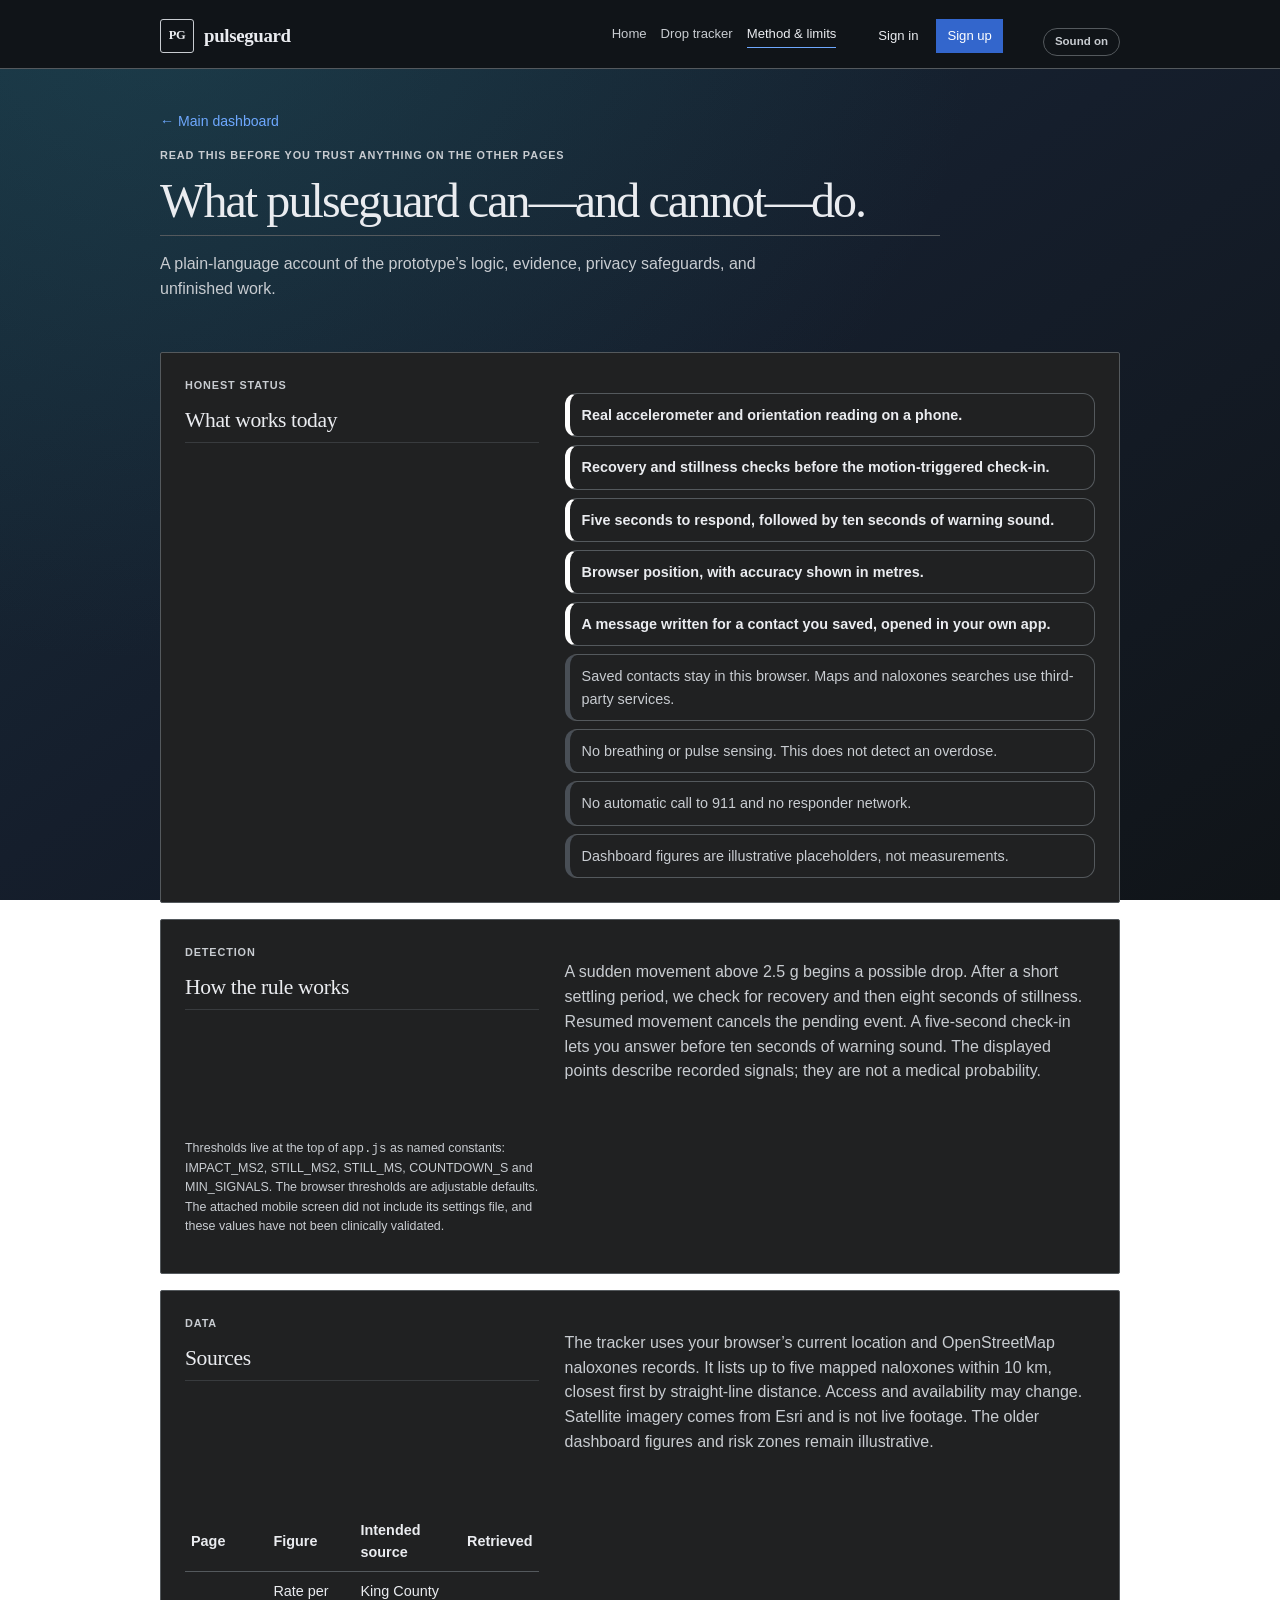
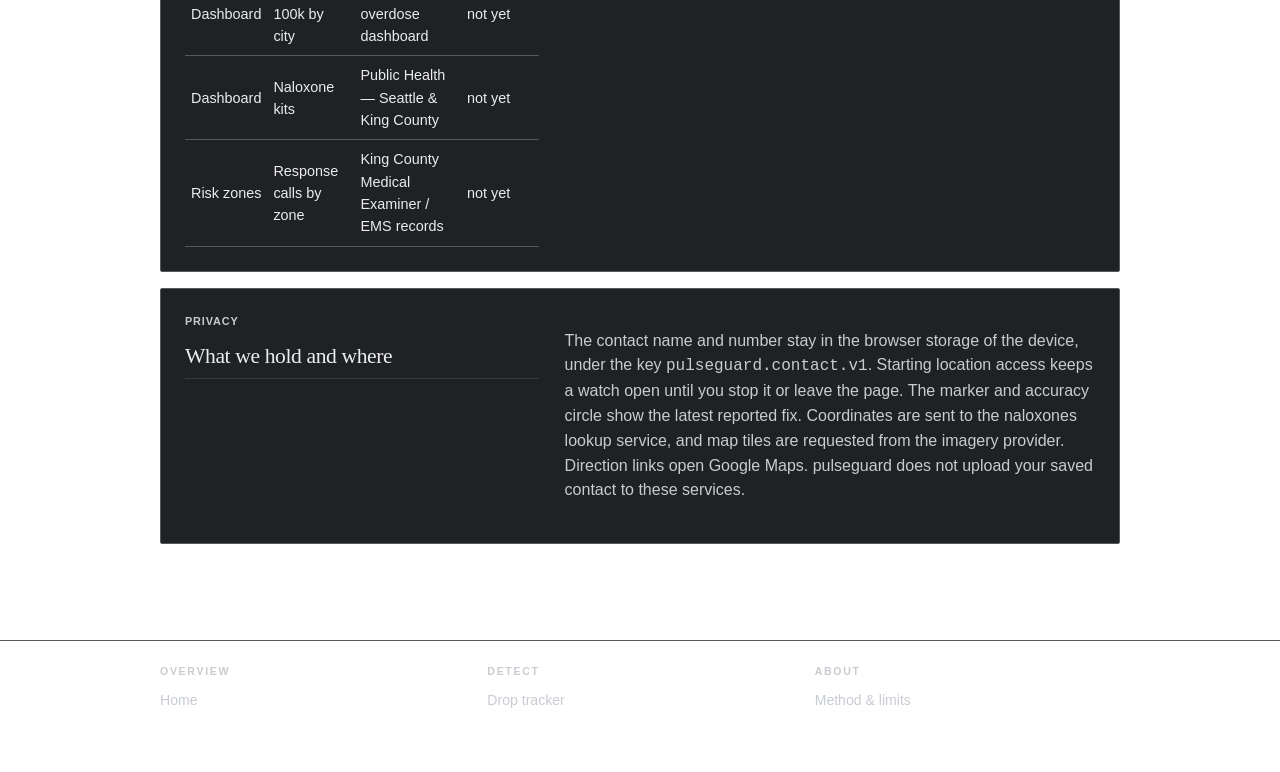
==== commit 44343561: "Update pulseguard branding and replace AED resources with naloxones" ====
--- a/about.html
+++ b/about.html
@@ -5,15 +5,15 @@
   <!-- Explain: Declare page metadata charset="utf-8". Declare page metadata name="viewport" content="width=device-width,initial-scale=1". Create the title structure. -->
   <meta charset="utf-8">
   <meta name="viewport" content="width=device-width,initial-scale=1">
-  <title>PulseGuard | Method, sources and limits</title>
-  <!-- Explain: Declare page metadata name="description" content="Read how the PulseGuard collapse-warning. Declare page metadata name="robots" content="index,follow". Declare page metadata name="theme-color" content="#101112". -->
-  <meta name="description" content="Read how the PulseGuard collapse-warning prototype works, what data it uses, what stays private, and what the project cannot yet do.">
+  <title>pulseguard | Method, sources and limits</title>
+  <!-- Explain: Declare page metadata name="description" content="Read how the pulseguard collapse-warning. Declare page metadata name="robots" content="index,follow". Declare page metadata name="theme-color" content="#101112". -->
+  <meta name="description" content="Read how the pulseguard collapse-warning prototype works, what data it uses, what stays private, and what the project cannot yet do.">
   <meta name="robots" content="index,follow">
   <meta name="theme-color" content="#101112">
-  <!-- Explain: Declare page metadata property="og:type" content="article". Declare page metadata property="og:site_name" content="PulseGuard". Declare page metadata property="og:title" content="PulseGuard method, sources and limits". -->
+  <!-- Explain: Declare page metadata property="og:type" content="article". Declare page metadata property="og:site_name" content="pulseguard". Declare page metadata property="og:title" content="pulseguard method, sources and limits". -->
   <meta property="og:type" content="article">
-  <meta property="og:site_name" content="PulseGuard">
-  <meta property="og:title" content="PulseGuard method, sources and limits">
+  <meta property="og:site_name" content="pulseguard">
+  <meta property="og:title" content="pulseguard method, sources and limits">
   <!-- Explain: Declare page metadata property="og:description" content="A plain-language account of the . Load stylesheet site.css. Close head to finish the current structure. -->
   <meta property="og:description" content="A plain-language account of the prototype's logic, evidence, privacy safeguards, and limitations.">
   <link rel="stylesheet" href="site.css">
@@ -24,10 +24,10 @@
 
 
     <section class="page-hero">
-      <!-- Explain: Add a for ← Main dashboard. Add p for Read this before you trust anything on the other pages. Add h1 for What PulseGuard can—and cannot—do. -->
+      <!-- Explain: Add a for ← Main dashboard. Add p for Read this before you trust anything on the other pages. Add h1 for What pulseguard can—and cannot—do. -->
       <a class="back-home" href="index.html">← Main dashboard</a>
       <p class="eyebrow">Read this before you trust anything on the other pages</p>
-      <h1>What PulseGuard can—and cannot—do.</h1>
+      <h1>What pulseguard can—and cannot—do.</h1>
       <!-- Explain: Add p for A plain-language account of the prototype’s logic, evidence, p. Close section to finish the current structure. Create the section structure. -->
       <p class="lede">A plain-language account of the prototype’s logic, evidence, privacy safeguards, and unfinished work.</p>
     </section>
@@ -41,9 +41,9 @@
         <li class="signal on">Recovery and stillness checks before the motion-triggered check-in.</li>
         <li class="signal on">Five seconds to respond, followed by ten seconds of warning sound.</li>
         <li class="signal on">Browser position, with accuracy shown in metres.</li>
-        <!-- Explain: Add li for A message written for a contact you saved, opened in your own . Add li for Saved contacts stay in this browser. Maps and AED searches use. Add li for No breathing or pulse sensing. This does not detect an overdose. -->
+        <!-- Explain: Add li for A message written for a contact you saved, opened in your own . Add li for Saved contacts stay in this browser. Maps and naloxones searches use. Add li for No breathing or pulse sensing. This does not detect an overdose. -->
         <li class="signal on">A message written for a contact you saved, opened in your own app.</li>
-        <li class="signal">Saved contacts stay in this browser. Maps and AED searches use third-party services.</li>
+        <li class="signal">Saved contacts stay in this browser. Maps and naloxones searches use third-party services.</li>
         <li class="signal">No breathing or pulse sensing. This does not detect an overdose.</li>
         <!-- Explain: Add li for No automatic call to 911 and no responder network. Add li for Dashboard figures are illustrative placeholders, not measureme. Close ul to finish the current structure. -->
         <li class="signal">No automatic call to 911 and no responder network.</li>
@@ -75,9 +75,9 @@
     <section class="card info">
       <div><p class="eyebrow">Data</p><h2>Sources</h2></div>
       <p class="muted">
-        <!-- Explain: Display the continuation text The tracker uses your browser’s current location and OpenStreetMap AED records. Display the continuation text It lists up to five mapped AEDs within 10 km, closest first by straight-line dista. Display the continuation text Access and availability may change. Satellite imagery comes from Esri and is not l. -->
-        The tracker uses your browser’s current location and OpenStreetMap AED records.
-        It lists up to five mapped AEDs within 10 km, closest first by straight-line distance.
+        <!-- Explain: Display the continuation text The tracker uses your browser’s current location and OpenStreetMap naloxones records. Display the continuation text It lists up to five mapped naloxones within 10 km, closest first by straight-line dista. Display the continuation text Access and availability may change. Satellite imagery comes from Esri and is not l. -->
+        The tracker uses your browser’s current location and OpenStreetMap naloxones records.
+        It lists up to five mapped naloxones within 10 km, closest first by straight-line distance.
         Access and availability may change. Satellite imagery comes from Esri and is not live footage.
         <!-- Explain: Display the continuation text The older dashboard figures and risk zones remain illustrative. Close p to finish the current structure. Create the table structure. -->
         The older dashboard figures and risk zones remain illustrative.
@@ -100,12 +100,12 @@
       <div><p class="eyebrow">Privacy</p><h2>What we hold and where</h2></div>
       <p class="muted">
         The contact name and number stay in the browser storage of the device, under the key
-        <!-- Explain: Create the code structure. Display the continuation text it or leave the page. The marker and accuracy circle show the latest reported fix. Display the continuation text are sent to the AED lookup service, and map tiles are requested from the imagery p. -->
+        <!-- Explain: Create the code structure. Display the continuation text it or leave the page. The marker and accuracy circle show the latest reported fix. Display the continuation text are sent to the naloxones lookup service, and map tiles are requested from the imagery p. -->
         <code>pulseguard.contact.v1</code>. Starting location access keeps a watch open until you stop
         it or leave the page. The marker and accuracy circle show the latest reported fix. Coordinates
-        are sent to the AED lookup service, and map tiles are requested from the imagery provider.
-        <!-- Explain: Display the continuation text Direction links open Google Maps. PulseGuard does not upload your saved contact to . Close p to finish the current structure. Close section to finish the current structure. -->
-        Direction links open Google Maps. PulseGuard does not upload your saved contact to these services.
+        are sent to the naloxones lookup service, and map tiles are requested from the imagery provider.
+        <!-- Explain: Display the continuation text Direction links open Google Maps. pulseguard does not upload your saved contact to . Close p to finish the current structure. Close section to finish the current structure. -->
+        Direction links open Google Maps. pulseguard does not upload your saved contact to these services.
       </p>
     </section>
 
